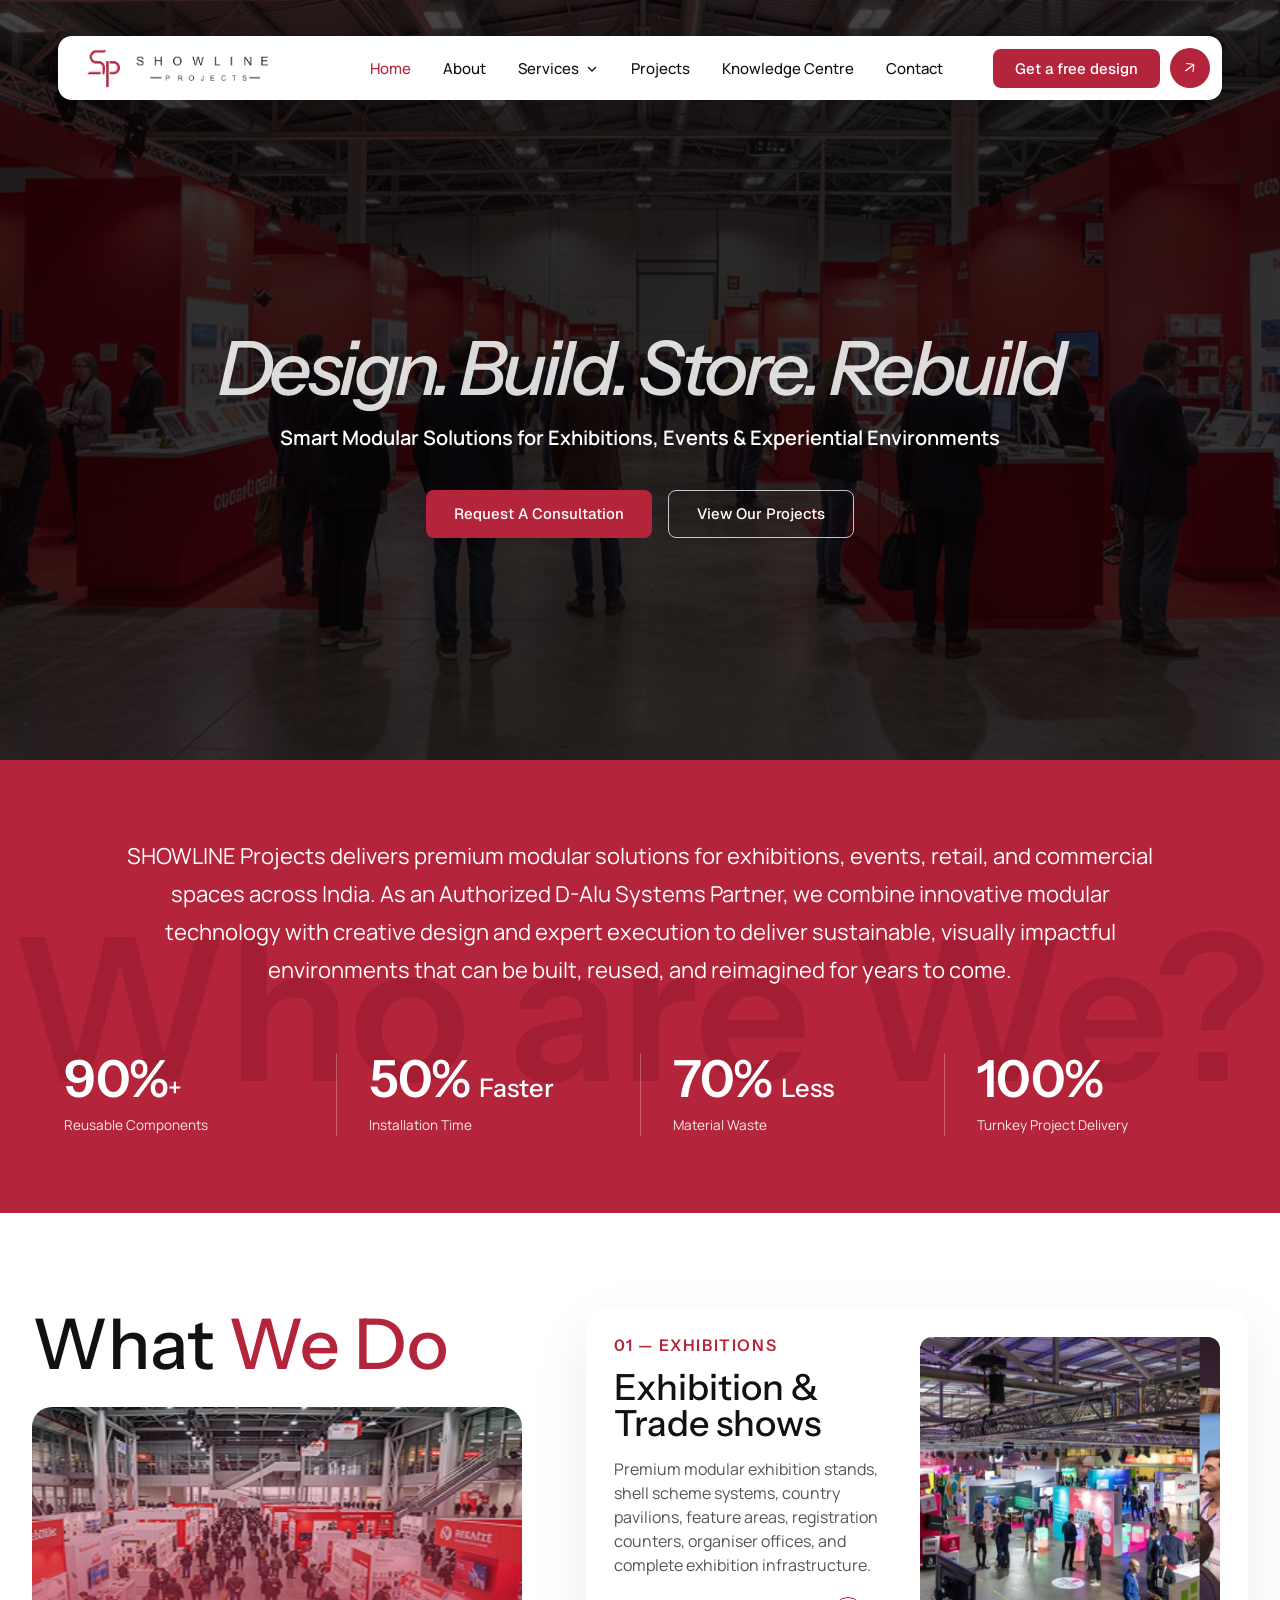
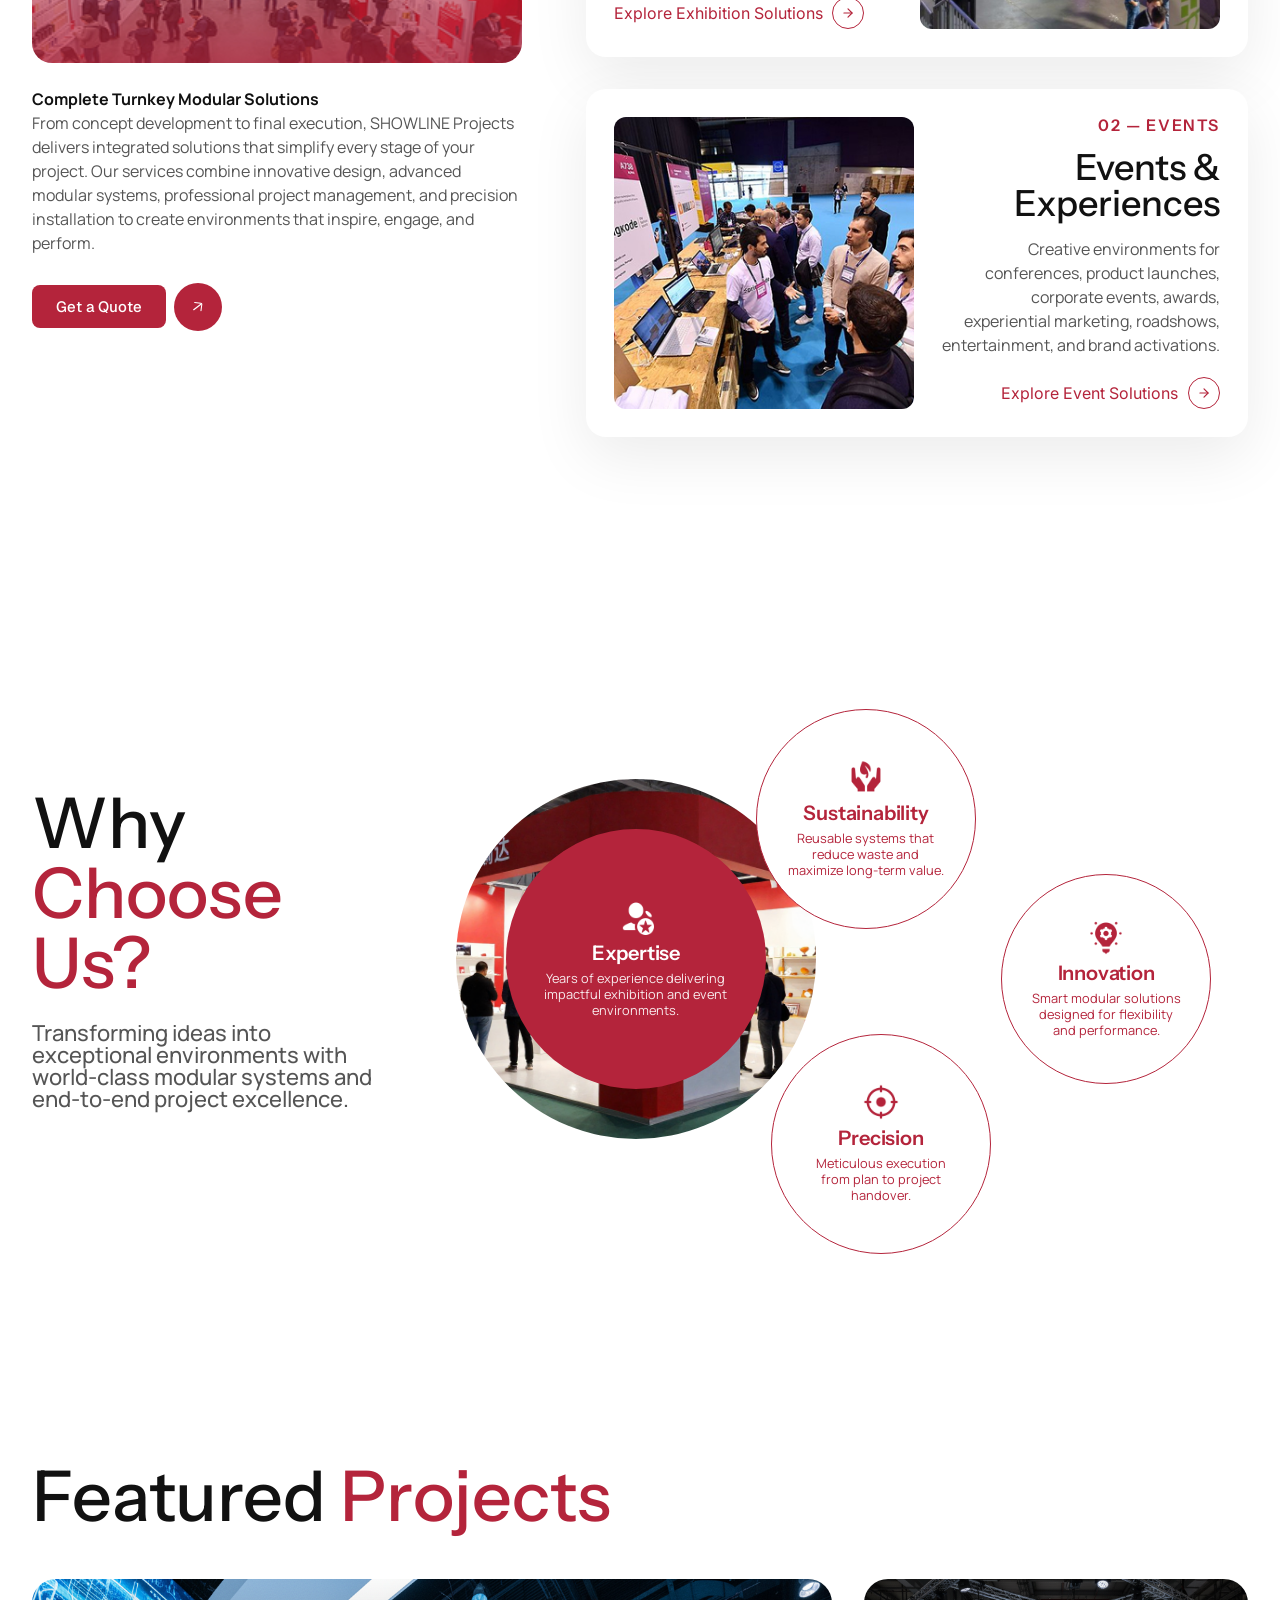
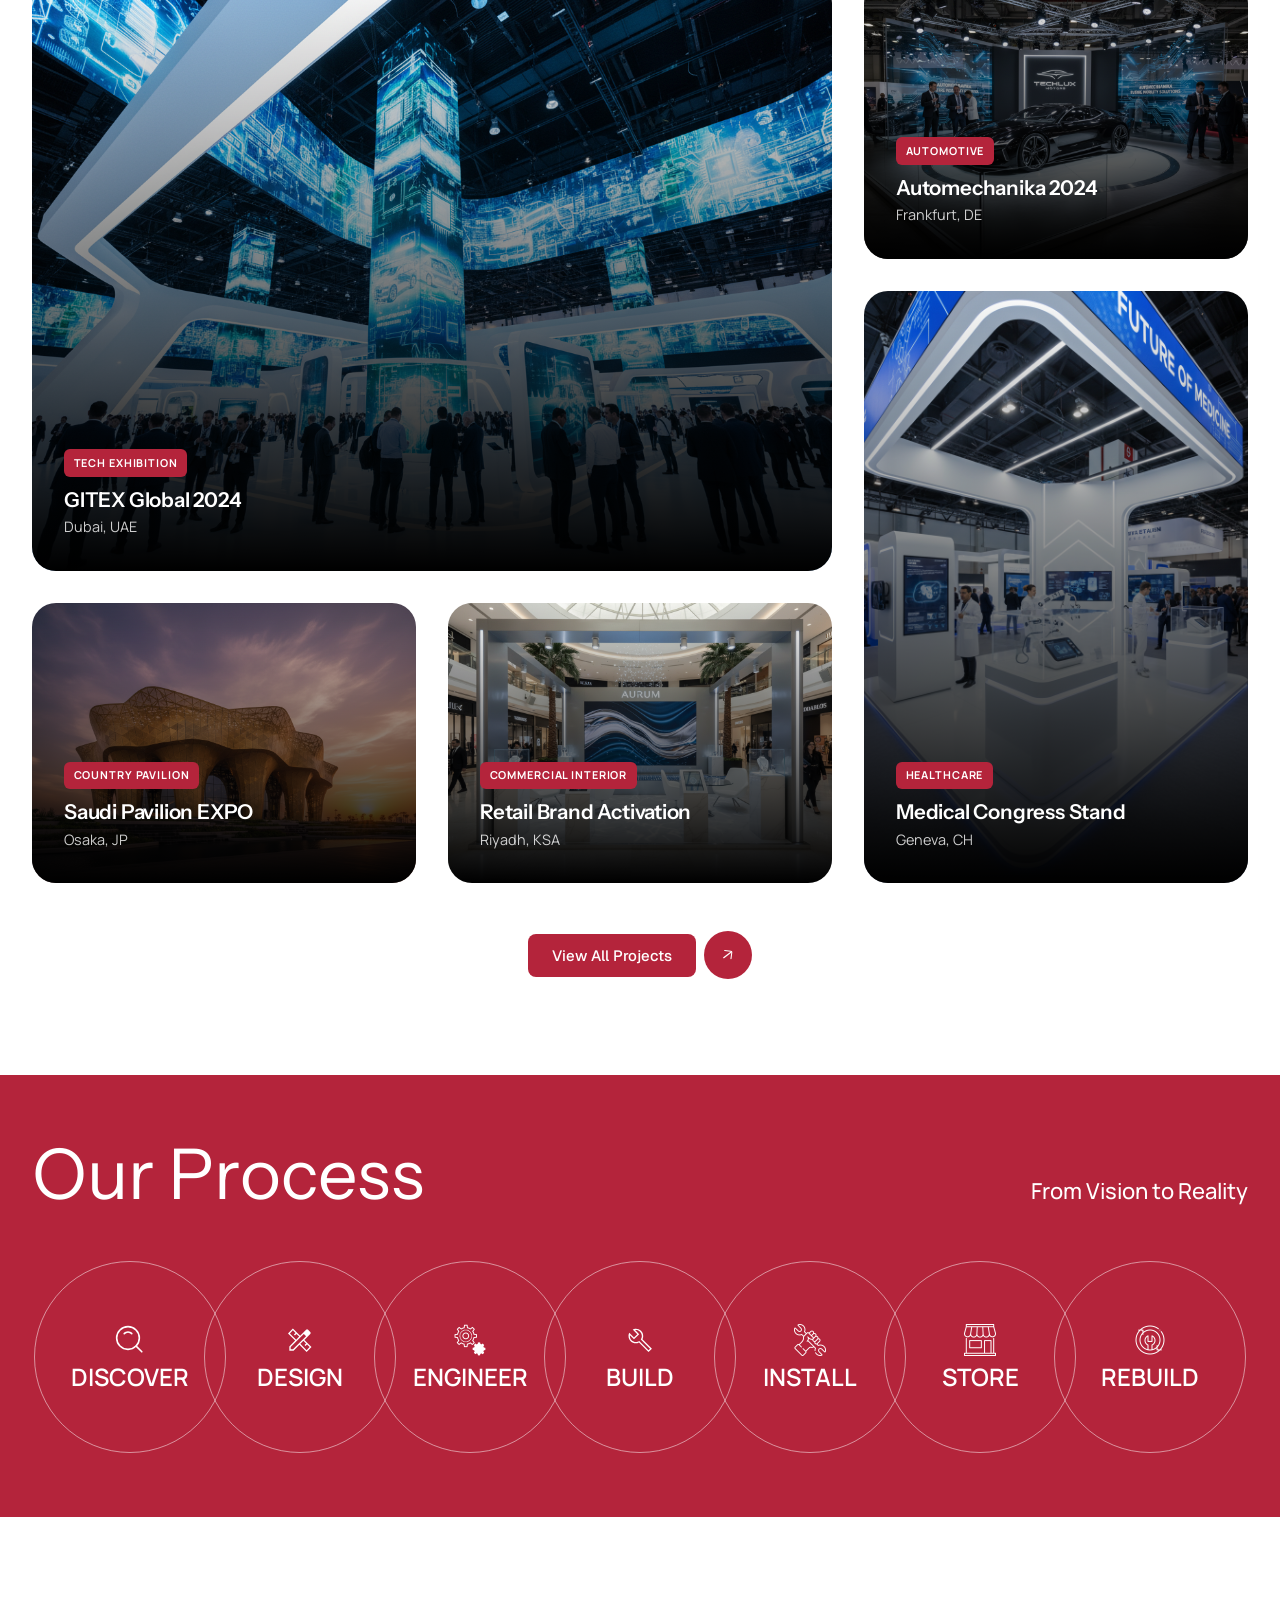
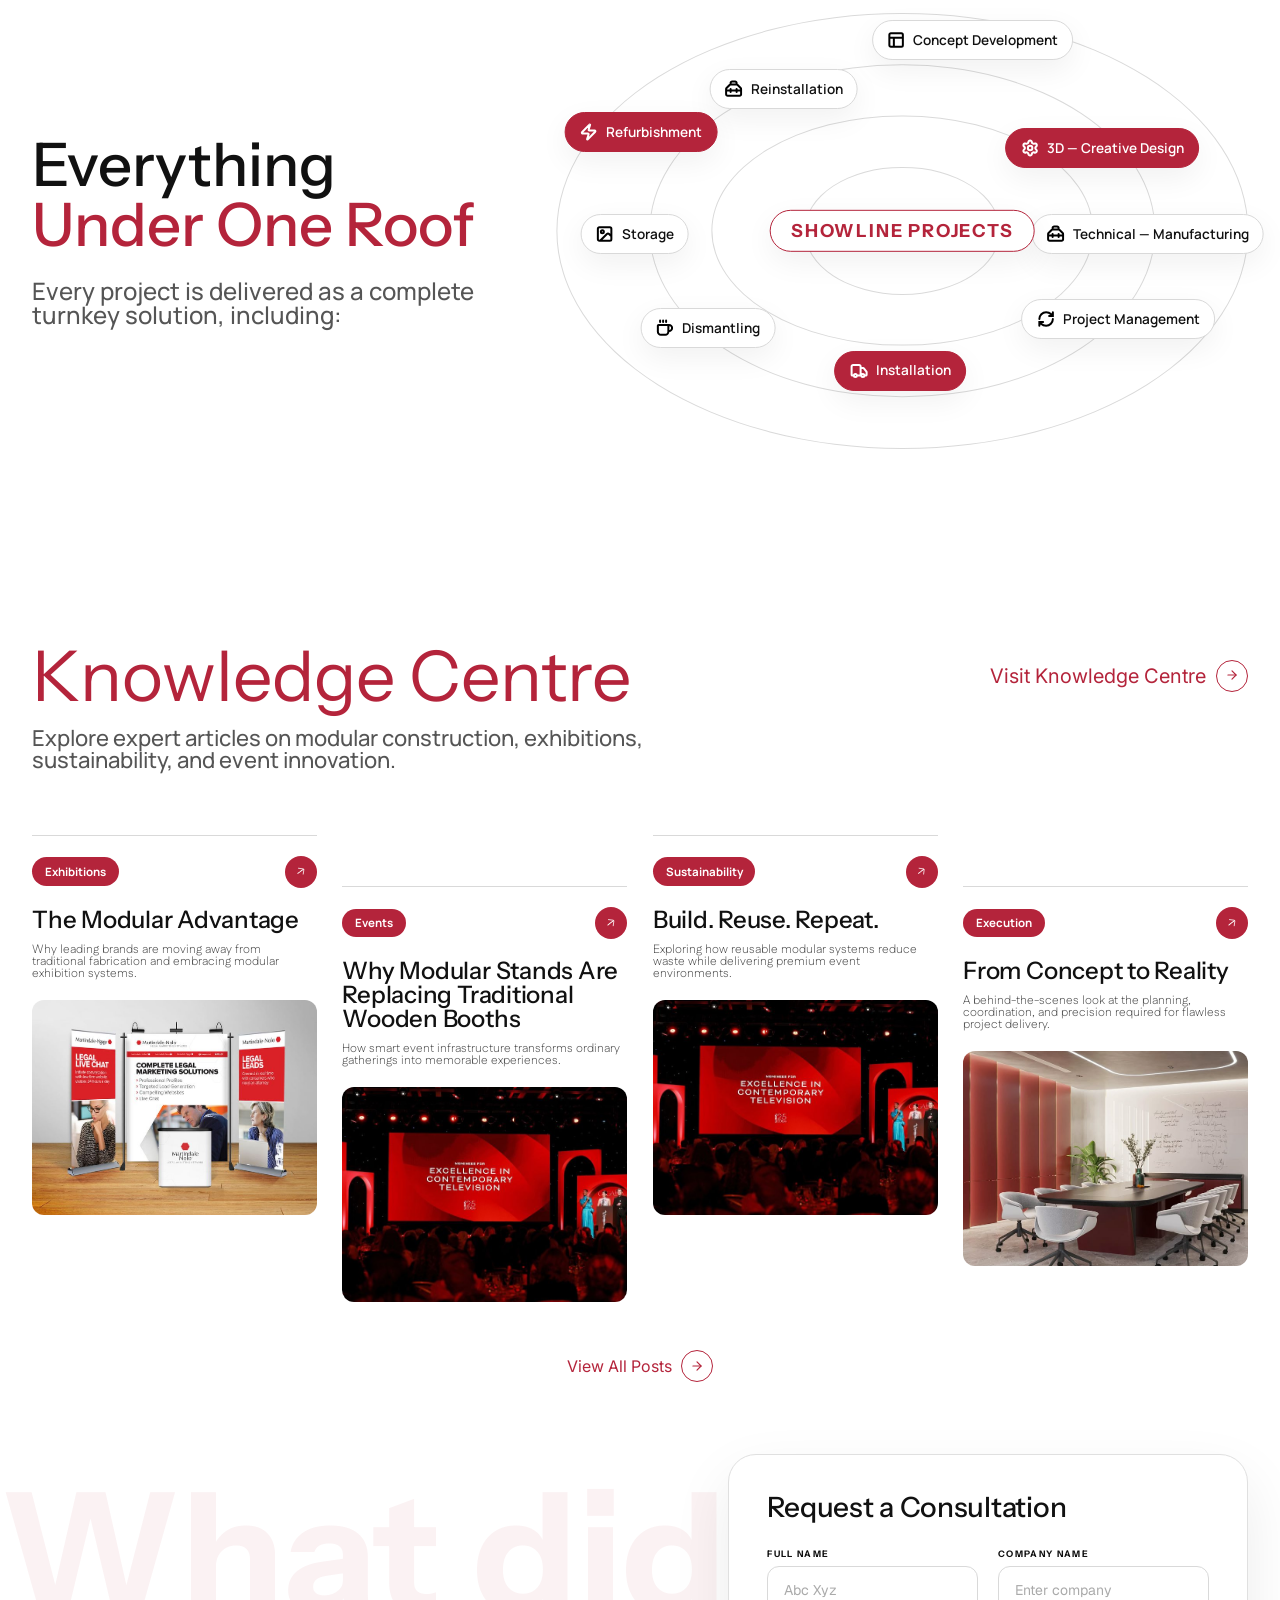
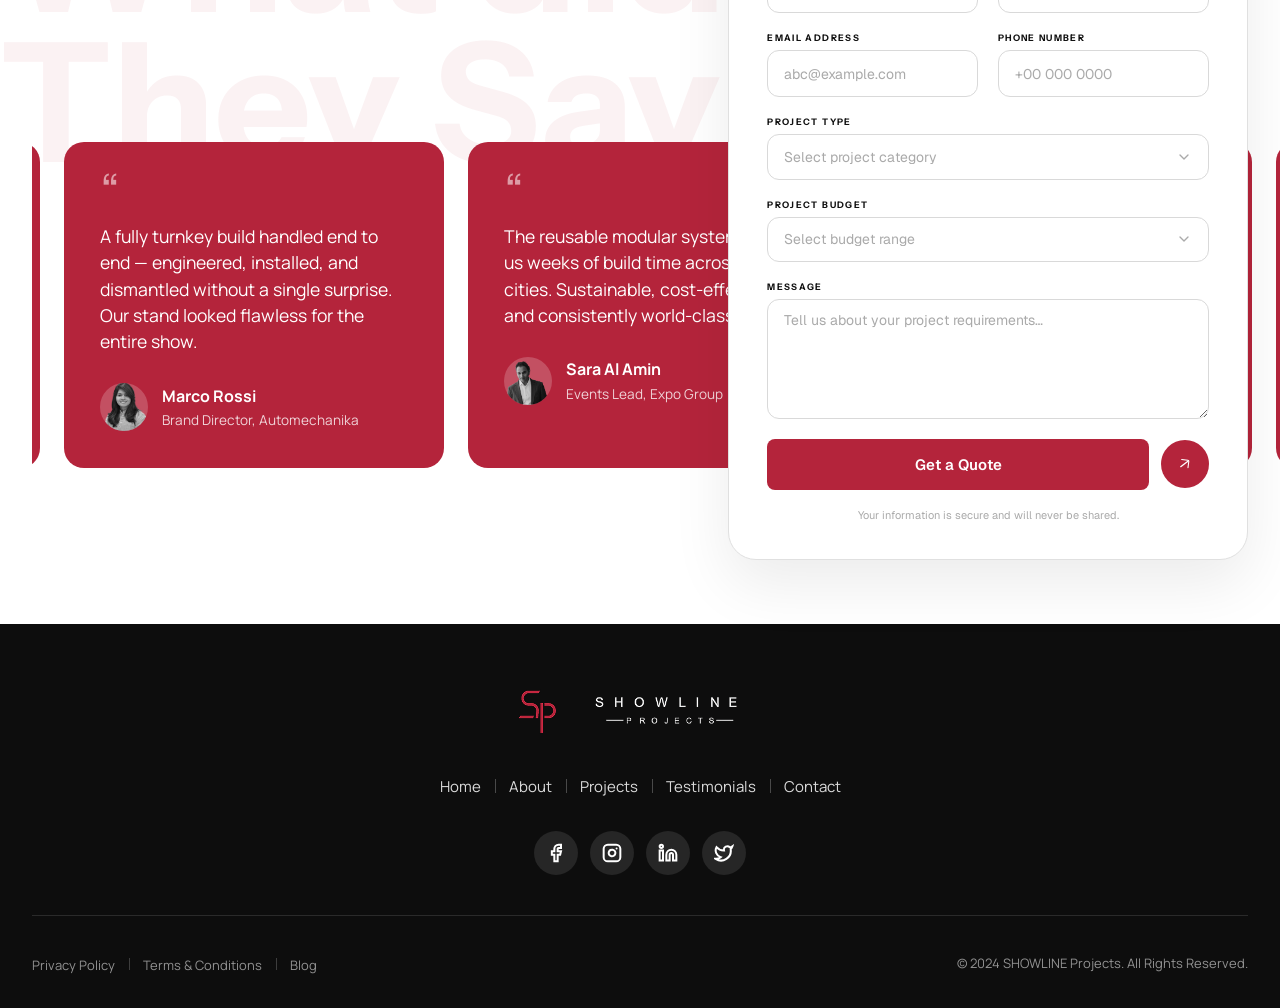
==== index.html @ bcde2b3b "Add transparent background utility and adjust testimonials section styles for improved layout" ====
<!DOCTYPE html>
<html lang="en">

<head>
    <meta charset="UTF-8">
    <meta name="viewport" content="width=device-width, initial-scale=1.0">
    <title>Showline Projects — Smart Modular Solutions for Exhibitions & Events</title>
    <meta name="description"
        content="SHOWLINE Projects delivers premium modular solutions for exhibitions, events, retail, and commercial spaces — designed, built, stored, and rebuilt with precision.">
    <meta name="keywords"
        content="modular solutions, exhibitions, events, retail spaces, commercial spaces, Showline Projects, event management, booth design">
    <meta name="author" content="Showline Projects">
    <meta property="og:title" content="Showline Projects — Smart Modular Solutions for Exhibitions & Events">
    <meta property="og:description"
        content="SHOWLINE Projects delivers premium modular solutions for exhibitions, events, retail, and commercial spaces.">
    <meta property="og:type" content="website">

    <!-- Favicon -->
    <link rel="icon" type="image/x-icon" href="favicon.ico">
    <link rel="icon" type="image/svg+xml" href="favicon.svg">

    <link rel="stylesheet" href="css/global.css">
    <link rel="stylesheet" href="css/home.css">
</head>

<body>

    <!-- ============================ HEADER ============================ -->
    <header class="site-header">
        <div class="site-header__inner">
            <a href="index.html" class="site-header__logo" aria-label="Showline Projects — home">
                <img src="images/logo/showline-navbar-logo.png" alt="Showline Projects" width="270" height="46">
            </a>

            <nav class="site-nav" id="site-nav" aria-label="Primary">
                <ul class="site-nav__list">
                    <li><a href="index.html" aria-current="page">Home</a></li>
                    <li><a href="about-us.html">About</a></li>
                    <li class="site-nav__item nav-dropdown">
                        <button type="button" class="site-nav__link nav-dropdown__toggle" aria-haspopup="true"
                            aria-expanded="false">
                            Services
                            <span aria-hidden="true"></span>
                        </button>
                        <ul class="nav-dropdown__menu">
                            <li><a href="exhibition.html">Exhibition &amp; Trade shows</a></li>
                            <li><a href="events.html">Events and Experiences</a></li>
                        </ul>
                    </li>
                    <li><a href="projects.html">Projects</a></li>
                    <li><a href="knowledge-center.html">Knowledge Centre</a></li>
                    <li><a href="contact-us.html">Contact</a></li>
                </ul>
            </nav>

            <div class="site-header__actions">
                <a href="#contact" class="btn btn-primary site-header__cta">
                    <span>Get a free design</span>
                    <span>Get a Quote</span>
                </a>
                <a href="#contact" class="btn-icon btn-icon--sm" aria-label="Get a free design">
                    <img src="images/icons/icon-arrow-navbar.svg" alt="" width="24" height="24">
                </a>
                <button class="nav-toggle" id="nav-toggle" aria-label="Toggle menu" aria-expanded="false"
                    aria-controls="site-nav">
                    <span></span><span></span><span></span>
                </button>
            </div>
        </div>
    </header>

    <main>

        <!-- ============================ HERO ============================ -->
        <section class="home-hero" aria-labelledby="hero-title">
            <img class="home-hero__bg" src="images/home/hero-bg-image.jpg" alt="" aria-hidden="true">
            <img class="home-hero__overlay" src="images/home/hero-section-overlay.png" alt="" aria-hidden="true">
            <div class="container home-hero__content">
                <h1 id="hero-title" class="home-hero__title">Design. Build. Store. Rebuild</h1>
                <p class="home-hero__subtitle">Smart Modular Solutions for Exhibitions, Events &amp; Experiential
                    Environments</p>
                <div class="home-hero__actions">
                    <a href="#contact" class="btn btn-primary">Request A Consultation</a>
                    <a href="#projects" class="btn btn-outline-light">View Our Projects</a>
                </div>
            </div>
        </section>

        <!-- ===================== INTRO + STATS ===================== -->
        <section class="home-intro red-block" aria-label="Company overview">
            <span aria-hidden="true">Who are We?</span>
            <div class="container">
                <p class="home-intro__lead">SHOWLINE Projects delivers premium modular solutions for exhibitions,
                    events, retail, and commercial spaces across India. As an Authorized D-Alu Systems Partner, we
                    combine innovative modular technology with creative design and expert execution to deliver
                    sustainable, visually impactful environments that can be built, reused, and reimagined for years
                    to come.</p>

                <ul class="stats">
                    <li class="stat">
                        <p class="stat__value">90%<span>+</span></p>
                        <p class="stat__label">Reusable Components</p>
                    </li>
                    <li class="stat">
                        <p class="stat__value">50% <span>Faster</span></p>
                        <p class="stat__label">Installation Time</p>
                    </li>
                    <li class="stat">
                        <p class="stat__value">70% <span>Less</span></p>
                        <p class="stat__label">Material Waste</p>
                    </li>
                    <li class="stat">
                        <p class="stat__value">100%</p>
                        <p class="stat__label">Turnkey Project Delivery</p>
                    </li>
                </ul>
            </div>
        </section>

        <!-- ===================== WHAT WE DO ===================== -->
        <section class="services section" aria-labelledby="services-title">
            <div class="container services__grid">
                <div class="services__intro">
                    <h2 id="services-title" class="services__title">What <span>We Do</span></h2>
                    <img class="services__image" src="images/home/what-we-do.jpg"
                        alt="Busy modular exhibition hall built by Showline Projects." loading="lazy">
                    <p class="services__text"><strong>Complete Turnkey Modular Solutions</strong><br>
                        From concept development to final execution, SHOWLINE Projects delivers integrated solutions
                        that simplify every stage of your project. Our services combine innovative design, advanced
                        modular systems, professional project management, and precision installation to create
                        environments that inspire, engage, and perform.</p>
                    <div class="btn-pair">
                        <a href="#contact" class="btn btn-primary">Get a Quote</a>
                        <a href="#contact" class="btn-icon" aria-label="Get a Quote">
                            <img src="images/icons/icon-arrow-navbar.svg" alt="" width="24" height="24">
                        </a>
                    </div>
                </div>

                <div class="services__cards">
                    <article class="service-card">
                        <div class="service-card__body">
                            <p class="service-card__eyebrow">01 — Exhibitions</p>
                            <h3 class="service-card__title">Exhibition &amp; Trade shows</h3>
                            <p class="service-card__desc">Premium modular exhibition stands, shell scheme systems,
                                country pavilions, feature areas, registration counters, organiser offices, and
                                complete exhibition infrastructure.</p>
                            <a class="link-cta" href="exhibition.html">Explore Exhibition Solutions
                                <span aria-hidden="true"></span></a>
                        </div>
                        <img class="service-card__image" src="images/home/01-exibition.jpg"
                            alt="Exhibition and trade show stands." loading="lazy">
                    </article>

                    <article class="service-card service-card--reverse">
                        <img class="service-card__image" src="images/home/02-event.jpg"
                            alt="Corporate event and experiential environment." loading="lazy">
                        <div class="service-card__body">
                            <p class="service-card__eyebrow service-card__eyebrow--right">02 — Events</p>
                            <h3 class="service-card__title">Events &amp; Experiences</h3>
                            <p class="service-card__desc">Creative environments for conferences, product launches,
                                corporate events, awards, experiential marketing, roadshows, entertainment, and
                                brand activations.</p>
                            <a class="link-cta link-cta--right" href="events.html">Explore Event Solutions
                                <span aria-hidden="true"></span></a>
                        </div>
                    </article>
                </div>
            </div>
        </section>

        <!-- ===================== WHY CHOOSE US ===================== -->
        <section class="why section" aria-labelledby="why-title">
            <div class="container why__inner">
                <div class="why__intro">
                    <h2 id="why-title" class="why__title">Why <span>Choose<br>Us?</span></h2>
                    <p class="why__text">Transforming ideas into exceptional environments with world-class modular
                        systems and end-to-end project excellence.</p>
                </div>

                <div class="why__cluster">
                    <span aria-hidden="true"></span>

                    <article class="why-circle why-circle--center">
                        <div class="why-circle__inner">
                            <img class="why-circle__icon" src="images/icons/icon-home-expertise.svg" alt="" width="40"
                                height="40">
                            <h3 class="why-circle__name">Expertise</h3>
                            <p class="why-circle__desc">Years of experience delivering impactful exhibition and event
                                environments.</p>
                        </div>
                    </article>

                    <article class="why-circle why-circle--sustainability">
                        <div class="why-circle__inner">
                            <img class="why-circle__icon" src="images/icons/icon-home-Sustainability.svg" alt=""
                                width="40" height="40">
                            <h3 class="why-circle__name">Sustainability</h3>
                            <p class="why-circle__desc">Reusable systems that reduce waste and maximize long-term
                                value.</p>
                        </div>
                    </article>

                    <article class="why-circle why-circle--innovation">
                        <div class="why-circle__inner">
                            <img class="why-circle__icon" src="images/icons/Icon-Home-Automation.svg" alt="" width="40"
                                height="40">
                            <h3 class="why-circle__name">Innovation</h3>
                            <p class="why-circle__desc">Smart modular solutions designed for flexibility and
                                performance.</p>
                        </div>
                    </article>

                    <article class="why-circle why-circle--precision">
                        <div class="why-circle__inner">
                            <img class="why-circle__icon" src="images/icons/Icon-Home-Presicion.svg" alt="" width="40"
                                height="40">
                            <h3 class="why-circle__name">Precision</h3>
                            <p class="why-circle__desc">Meticulous execution from plan to project handover.</p>
                        </div>
                    </article>
                </div>
            </div>
        </section>

        <!-- ===================== FEATURED PROJECTS ===================== -->
        <section class="projects section" id="projects" aria-labelledby="projects-title">
            <div class="container">
                <h2 id="projects-title" class="projects__title">Featured <span>Projects</span></h2>

                <div class="projects__grid">
                    <article class="project-card project-card--gitex">
                        <img class="project-card__img" src="images/home/gitex.png"
                            alt="GITEX Global 2024 exhibition stand in Dubai." loading="lazy">
                        <div class="project-card__overlay">
                            <span>Tech Exhibition</span>
                            <h3 class="project-card__name">GITEX Global 2024</h3>
                            <p class="project-card__loc">Dubai, UAE</p>
                        </div>
                    </article>

                    <article class="project-card project-card--auto">
                        <img class="project-card__img" src="images/home/Automechanika.png"
                            alt="Automechanika 2024 automotive stand in Frankfurt." loading="lazy">
                        <div class="project-card__overlay">
                            <span>Automotive</span>
                            <h3 class="project-card__name">Automechanika 2024</h3>
                            <p class="project-card__loc">Frankfurt, DE</p>
                        </div>
                    </article>

                    <article class="project-card project-card--medical">
                        <img class="project-card__img" src="images/home/Medical-Congress-Stand.png"
                            alt="Medical Congress Stand in Geneva." loading="lazy">
                        <div class="project-card__overlay">
                            <span>Healthcare</span>
                            <h3 class="project-card__name">Medical Congress Stand</h3>
                            <p class="project-card__loc">Geneva, CH</p>
                        </div>
                    </article>

                    <article class="project-card project-card--saudi">
                        <img class="project-card__img" src="images/home/Saudi-Pavilion-EXPO.png"
                            alt="Saudi Pavilion at EXPO in Osaka." loading="lazy">
                        <div class="project-card__overlay">
                            <span>Country Pavilion</span>
                            <h3 class="project-card__name">Saudi Pavilion EXPO</h3>
                            <p class="project-card__loc">Osaka, JP</p>
                        </div>
                    </article>

                    <article class="project-card project-card--retail">
                        <img class="project-card__img" src="images/home/Retail-Brand-Activation.png"
                            alt="Retail brand activation in Riyadh." loading="lazy">
                        <div class="project-card__overlay">
                            <span>Commercial Interior</span>
                            <h3 class="project-card__name">Retail Brand Activation</h3>
                            <p class="project-card__loc">Riyadh, KSA</p>
                        </div>
                    </article>
                </div>

                <a href="projects.html" class="projects__cta btn-pair" style="text-decoration: none;">
                    <span>View All Projects</span>
                    <span aria-hidden="true">
                        <img src="images/icons/icon-arrow-navbar.svg" alt="" width="24" height="24">
                    </span>
                </a>
            </div>
        </section>

        <!-- ===================== OUR PROCESS ===================== -->
        <section class="process red-block" aria-labelledby="process-title">
            <div class="container">
                <div class="process__head">
                    <h2 id="process-title" class="process__title">Our Process</h2>
                    <p class="process__tag">From Vision to Reality</p>
                </div>

                <ol class="process__steps">
                    <li class="process-step">
                        <img class="process-step__icon" src="images/icons/icon-discover-search.svg" alt="" width="32"
                            height="32">
                        <span>Discover</span>
                    </li>
                    <li class="process-step">
                        <img class="process-step__icon" src="images/icons/icon-design.svg" alt="" width="32"
                            height="32">
                        <span>Design</span>
                    </li>
                    <li class="process-step">
                        <img class="process-step__icon" src="images/icons/icon-engineer.svg" alt="" width="32"
                            height="32">
                        <span>Engineer</span>
                    </li>
                    <li class="process-step">
                        <img class="process-step__icon" src="images/icons/icon-build.svg" alt="" width="32" height="32">
                        <span>Build</span>
                    </li>
                    <li class="process-step">
                        <img class="process-step__icon" src="images/icons/icon-install.svg" alt="" width="32"
                            height="32">
                        <span>Install</span>
                    </li>
                    <li class="process-step">
                        <img class="process-step__icon" src="images/icons/icon-store.svg" alt="" width="32" height="32">
                        <span>Store</span>
                    </li>
                    <li class="process-step">
                        <img class="process-step__icon" src="images/icons/icon-rebuild.svg" alt="" width="32"
                            height="32">
                        <span>Rebuild</span>
                    </li>
                </ol>
            </div>
        </section>

        <!-- ===================== EVERYTHING UNDER ONE ROOF ===================== -->
        <section class="oneroof section" aria-labelledby="oneroof-title">
            <div class="container oneroof__inner">
                <div class="oneroof__intro">
                    <h2 id="oneroof-title" class="oneroof__title">Everything <span>Under One
                            Roof</span></h2>
                    <p class="oneroof__text">Every project is delivered as a complete turnkey solution, including:</p>
                </div>

                <div class="oneroof__diagram" role="list" aria-label="Turnkey services">
                    <span aria-hidden="true"></span>
                    <span aria-hidden="true"></span>
                    <span aria-hidden="true"></span>
                    <span aria-hidden="true"></span>

                    <span role="listitem">SHOWLINE PROJECTS</span>

                    <span role="listitem">
                        <img src="images/icons/icon-Concept%20Development.svg" alt="" width="18" height="18">Concept
                        Development</span>
                    <span role="listitem">
                        <img src="images/icons/icon-Reinstallation.svg" alt="" width="18"
                            height="18">Reinstallation</span>
                    <span role="listitem">
                        <img src="images/icons/icon-Refurbishment.svg" alt="" width="18"
                            height="18">Refurbishment</span>
                    <span role="listitem">
                        <img src="images/icons/icon-3D%20-Creative%20Design.svg" alt="" width="18" height="18">3D —
                        Creative
                        Design</span>
                    <span role="listitem">
                        <img src="images/icons/icon-Storage.svg" alt="" width="18" height="18">Storage</span>
                    <span role="listitem">
                        <img src="images/icons/icon-Technical%20-%20Manufacturing.svg" alt="" width="18"
                            height="18">Technical —
                        Manufacturing</span>
                    <span role="listitem">
                        <img src="images/icons/icon-Dismantling.svg" alt="" width="18" height="18">Dismantling</span>
                    <span role="listitem">
                        <img src="images/icons/icon-Project%20Management.svg" alt="" width="18" height="18">Project
                        Management</span>
                    <span role="listitem">
                        <img src="images/icons/icon-Installation.svg" alt="" width="18" height="18">Installation</span>
                </div>
            </div>
        </section>

        <!-- ===================== KNOWLEDGE CENTRE ===================== -->
        <section class="knowledge section" id="knowledge" aria-labelledby="knowledge-title">
            <div class="container">
                <div class="knowledge__head">
                    <h2 id="knowledge-title" class="knowledge__title">Knowledge Centre</h2>
                    <a class="link-cta" href="knowledge-center.html">Visit Knowledge Centre
                        <span aria-hidden="true"></span></a>
                </div>
                <p class="knowledge__intro">Explore expert articles on modular construction, exhibitions,
                    sustainability, and event innovation.</p>

                <div class="knowledge__grid">
                    <a href="blog-detail.html" class="blog-card">
                        <div class="blog-card__head">
                            <span>Exhibitions</span>
                            <span aria-hidden="true">
                                <img src="images/icons/icon-arrow-navbar.svg" alt="" width="20" height="20"></span>
                        </div>
                        <h3 class="blog-card__title">The Modular Advantage</h3>
                        <p class="blog-card__excerpt">Why leading brands are moving away from traditional fabrication
                            and embracing modular exhibition systems.</p>
                        <img class="blog-card__img" src="images/home/modular-advantage.png"
                            alt="Modular exhibition display banners." loading="lazy">
                    </a>

                    <a href="blog-detail.html" class="blog-card blog-card--low">
                        <div class="blog-card__head">
                            <span>Events</span>
                            <span aria-hidden="true">
                                <img src="images/icons/icon-arrow-navbar.svg" alt="" width="20" height="20"></span>
                        </div>
                        <h3 class="blog-card__title">Why Modular Stands Are Replacing Traditional Wooden Booths</h3>
                        <p class="blog-card__excerpt">How smart event infrastructure transforms ordinary gatherings
                            into memorable experiences.</p>
                        <img class="blog-card__img"
                            src="images/home/Why-Modular-Stands-Are-Replacing-Traditional-Wooden-Booths.png"
                            alt="Contemporary event stage environment." loading="lazy">
                    </a>

                    <a href="blog-detail.html" class="blog-card">
                        <div class="blog-card__head">
                            <span>Sustainability</span>
                            <span aria-hidden="true">
                                <img src="images/icons/icon-arrow-navbar.svg" alt="" width="20" height="20"></span>
                        </div>
                        <h3 class="blog-card__title">Build. Reuse. Repeat.</h3>
                        <p class="blog-card__excerpt">Exploring how reusable modular systems reduce waste while
                            delivering premium event environments.</p>
                        <img class="blog-card__img"
                            src="images/home/Why-Modular-Stands-Are-Replacing-Traditional-Wooden-Booths.png"
                            alt="Reusable modular event set." loading="lazy">
                    </a>

                    <a href="blog-detail.html" class="blog-card blog-card--low">
                        <div class="blog-card__head">
                            <span>Execution</span>
                            <span aria-hidden="true">
                                <img src="images/icons/icon-arrow-navbar.svg" alt="" width="20" height="20"></span>
                        </div>
                        <h3 class="blog-card__title">From Concept to Reality</h3>
                        <p class="blog-card__excerpt">A behind-the-scenes look at the planning, coordination, and
                            precision required for flawless project delivery.</p>
                        <img class="blog-card__img" src="images/home/From-Concept-to-Reality.png"
                            alt="Boardroom prepared for a project handover." loading="lazy">
                    </a>
                </div>

                <div class="knowledge__foot hide-desktop">
                    <a class="link-cta" href="knowledge-center.html">View All Posts
                        <span aria-hidden="true"></span></a>
                </div>
            </div>
        </section>

        <!-- ===================== TESTIMONIALS + CONTACT ===================== -->
        <section class="testimonials bg-transparent" id="testimonials" aria-labelledby="testimonials-title">
            <span aria-hidden="true">What did<br>They Say</span>
            <div class="container--testimonial">
                <h2 id="testimonials-title" class="sr-only">What clients say about Showline Projects</h2>

                <div class="testimonials__viewport bg-transparent">
                    <ul class="testimonials__track" id="testimonials-track">
                        <li class="testimonial">
                            <span aria-hidden="true">&ldquo;</span>
                            <p class="testimonial__quote">SHOWLINE delivered our 800sqm pavilion at GITEX with
                                extraordinary precision. Every detail exceeded expectations — from design to
                                delivery.</p>
                            <div class="testimonial__person">
                                <img class="testimonial__avatar" src="images/team-members/2.png" alt="" loading="lazy">
                                <div>
                                    <p class="testimonial__name">ABC</p>
                                    <p class="testimonial__role">Head of Exhibitions, GITEX Technology</p>
                                </div>
                            </div>
                        </li>
                        <li class="testimonial">
                            <span aria-hidden="true">&ldquo;</span>
                            <p class="testimonial__quote">A fully turnkey build handled end to end — engineered,
                                installed, and dismantled without a single surprise. Our stand looked flawless for
                                the entire show.</p>
                            <div class="testimonial__person">
                                <img class="testimonial__avatar" src="images/team-members/1.png" alt="" loading="lazy">
                                <div>
                                    <p class="testimonial__name">Marco Rossi</p>
                                    <p class="testimonial__role">Brand Director, Automechanika</p>
                                </div>
                            </div>
                        </li>
                        <li class="testimonial">
                            <span aria-hidden="true">&ldquo;</span>
                            <p class="testimonial__quote">The reusable modular system saved us weeks of build time
                                across three cities. Sustainable, cost-effective, and consistently world-class.</p>
                            <div class="testimonial__person">
                                <img class="testimonial__avatar" src="images/team-members/2.png" alt="" loading="lazy">
                                <div>
                                    <p class="testimonial__name">Sara Al Amin</p>
                                    <p class="testimonial__role">Events Lead, Expo Group</p>
                                </div>
                            </div>
                        </li>
                    </ul>
                </div>

                <div class="testimonials__dots" role="tablist" aria-label="Choose testimonial"></div>
            </div>
        </section>

        <!-- ===================== CONSULTATION FORM ===================== -->
        <section class="contact bg-transparent" id="contact" aria-labelledby="contact-title">
            <div class="container bg-transparent">
                <form class="contact-form" id="contact-form" novalidate>
                    <h2 id="contact-title" class="contact-form__title">Request a Consultation</h2>

                    <div class="contact-form__row">
                        <div class="form-field">
                            <label for="full-name">Full Name</label>
                            <input type="text" id="full-name" name="full-name" placeholder="Abc Xyz" required>
                        </div>
                        <div class="form-field">
                            <label for="company">Company Name</label>
                            <input type="text" id="company" name="company" placeholder="Enter company">
                        </div>
                    </div>

                    <div class="contact-form__row">
                        <div class="form-field">
                            <label for="email">Email Address</label>
                            <input type="email" id="email" name="email" placeholder="abc@example.com" required>
                        </div>
                        <div class="form-field">
                            <label for="phone">Phone Number</label>
                            <input type="tel" id="phone" name="phone" placeholder="+00 000 0000">
                        </div>
                    </div>

                    <div class="form-field">
                        <label for="project-type">Project Type</label>
                        <select id="project-type" name="project-type">
                            <option value="" disabled selected>Select project category</option>
                            <option>Exhibition Stand</option>
                            <option>Corporate Event</option>
                            <option>Retail Environment</option>
                            <option>Product Launch</option>
                        </select>
                    </div>

                    <div class="form-field">
                        <label for="budget">Project Budget</label>
                        <select id="budget" name="budget">
                            <option value="" disabled selected>Select budget range</option>
                            <option>Under $10k</option>
                            <option>$10k – $50k</option>
                            <option>$50k – $100k</option>
                            <option>$100k+</option>
                        </select>
                    </div>

                    <div class="form-field">
                        <label for="message">Message</label>
                        <textarea id="message" name="message" rows="4"
                            placeholder="Tell us about your project requirements…"></textarea>
                    </div>

                    <div class="contact-form__actions">
                        <button type="submit" class="btn btn-primary btn-block">Get a Quote</button>
                        <span aria-hidden="true">
                            <img src="images/icons/icon-arrow-navbar.svg" alt="" width="24" height="24">
                        </span>
                    </div>

                    <p class="contact-form__note">Your information is secure and will never be shared.</p>

                    <p class="contact-form__status" id="form-status" role="status" hidden>
                        Thank you — your request has been received. We'll be in touch shortly.
                    </p>
                </form>
            </div>
        </section>

    </main>

    <!-- ============================ FOOTER ============================ -->
    <footer class="site-footer">
        <div class="container site-footer__inner">
            <a href="index.html" class="site-footer__logo" aria-label="Showline Projects — home">
                <img src="images/logo/showline-logo-symbol.png" alt="" width="40" height="46">
                <img src="images/logo/showline-logo-text-white.png" alt="Showline Projects" width="172" height="34">
            </a>

            <nav class="site-footer__nav" aria-label="Footer">
                <ul>
                    <li><a href="index.html">Home</a></li>
                    <li><a href="about-us.html">About</a></li>
                    <li><a href="projects.html">Projects</a></li>
                    <li><a href="testimonials.html">Testimonials</a></li>
                    <li><a href="contact-us.html">Contact</a></li>
                </ul>
            </nav>

            <ul class="site-footer__social">
                <li><a href="#" aria-label="Facebook"><img src="images/icons/icon-social-facebook.svg" alt="" width="44"
                            height="44"></a></li>
                <li><a href="#" aria-label="Instagram"><img src="images/icons/icon-social-instagram.svg" alt=""
                            width="44" height="44"></a></li>
                <li><a href="#" aria-label="LinkedIn"><img src="images/icons/icon-social-linkedin.svg" alt="" width="44"
                            height="44"></a></li>
                <li><a href="#" aria-label="Twitter"><img src="images/icons/icon-social-twitter.svg" alt="" width="44"
                            height="44"></a></li>
            </ul>

            <hr class="site-footer__rule">

            <div class="site-footer__bottom">
                <ul class="site-footer__legal">
                    <li><a href="privacy-policy.html">Privacy Policy</a></li>
                    <li><a href="terms-conditions.html">Terms &amp; Conditions</a></li>
                    <li><a href="knowledge-center.html">Blog</a></li>
                </ul>
                <p class="site-footer__copy">© 2024 SHOWLINE Projects. All Rights Reserved.</p>
            </div>
        </div>
    </footer>

    <script src="js/navbar.js"></script>
    <script src="js/quotation-form.js"></script>
    <script src="js/testimonials.js"></script>
</body>

</html>
---- css/global.css ----
/* ============================================================
   global.css — shared foundation imported on every page
   (paths are relative to this file, inside /css)
   Page-level stylesheets stay separate and load after this.
   ============================================================ */
@import "common/reset.css";
@import "common/variables.css";
@import "common/typography.css";
@import "common/utilities.css";
@import "common/buttons.css";
@import "lib/aos.css";
@import "common/forms.css";
@import "common/header.css";
@import "common/footer.css";
---- css/home.css ----
/* ============================================================
   home.css — home page sections only
   (header / footer / buttons / forms / utilities live in global.css)
   ============================================================ */

/* ============================ HERO ============================ */
.home-hero {
    position: relative;
    display: flex;
    align-items: center;
    justify-content: center;
    text-align: center;
    min-height: 760px;
    padding: clamp(9rem, 20vh, 12rem) 0 clamp(4rem, 8vh, 6.5rem);
    overflow: hidden;
    color: var(--color-white);
}

.home-hero__bg,
.home-hero__overlay {
    position: absolute;
    inset: 0;
    width: 100%;
    height: 100%;
    object-fit: cover;
}

.home-hero__bg {
    z-index: 0;
}

.home-hero__overlay {
    z-index: 1;
}

.home-hero::after {
    content: "";
    position: absolute;
    inset: 0;
    background: linear-gradient(rgba(10, 4, 6, 0.35), rgba(10, 4, 6, 0.55));
    z-index: 1;
}

.home-hero__content {
    position: relative;
    z-index: 2;
    max-width: 1140px;
}

.home-hero__title {
    color: rgba(255, 255, 255, 0.85);   /* #FFFFFFD9 */
    font-family: var(--font-heading);   /* Instrument Sans */
    font-style: italic;
    font-weight: 500;
    /* 75px on desktop, kept to a single line; scales down only below ~1103px */
    font-size: min(75px, 6.8vw);
    line-height: 1;
    letter-spacing: -0.06em;
    white-space: nowrap;
    margin-bottom: 1rem;
}

.home-hero__subtitle {
    color: var(--color-white);
    font-family: var(--font-body);      /* Manrope */
    font-weight: 600;
    font-size: 20px;
    line-height: 1.6;
    letter-spacing: 0;
    margin-bottom: 2.25rem;
}

.home-hero__actions {
    display: flex;
    flex-wrap: wrap;
    justify-content: center;
    gap: 1rem;
}

.home-hero__actions .btn {
    padding-inline: 1.75rem;
    min-height: 3rem;
}

/* Transparent white-outline pill (on imagery) */
.btn-outline-light {
    background-color: transparent;
    color: var(--color-white);
    border: 1px solid rgba(255, 255, 255, 0.75);
}

.btn-outline-light:hover {
    background-color: rgba(255, 255, 255, 0.14);
}

/* ===================== INTRO + STATS ===================== */
.home-intro {
    padding-block: clamp(3rem, 6vw, 5rem);
}

.home-intro > span {
    position: absolute;
    left: 50%;
    top: 55%;
    transform: translate(-50%, -50%);
    font-family: var(--font-heading);   /* Instrument Sans */
    font-weight: 600;
    font-size: 200px;
    line-height: 1;
    letter-spacing: 0;
    text-align: center;
    color: #A41E33;
    mix-blend-mode: darken;   /* Figma fill is #A41E33; blended so it reads as a soft tint */
    white-space: nowrap;
    pointer-events: none;
    z-index: 0;
}

.home-intro__lead {
    max-width: 1040px;
    margin-inline: auto;
    text-align: center;
    color: var(--color-white);
    font-family: var(--font-body);      /* Manrope */
    font-weight: 400;
    font-size: 22px;
    line-height: 38px;
    letter-spacing: 0;
}

.stats {
    display: grid;
    grid-template-columns: repeat(4, 1fr);
    margin-top: clamp(2.5rem, 5vw, 4rem);
}

.stat {
    padding-inline: clamp(1rem, 2.5vw, 2.5rem);
}

.stat + .stat {
    border-left: 1px solid rgba(255, 255, 255, 0.28);
}

.stat__value {
    color: var(--color-white);
    font-family: var(--font-heading);
    font-weight: 600;
    font-size: clamp(2.5rem, 4vw, 4rem);
    line-height: 1;
    letter-spacing: -0.02em;
    margin-bottom: 0.6rem;
}

.stat__value > span {
    font-weight: 500;
    font-size: 0.5em;
    letter-spacing: 0;
}

.stat__label {
    color: rgba(255, 255, 255, 0.9);
    font-family: var(--font-body);
    font-size: clamp(0.85rem, 1vw, 1.05rem);
}

/* ===================== WHAT WE DO ===================== */
.services__grid {
    display: grid;
    grid-template-columns: minmax(0, 0.85fr) minmax(0, 1.15fr);
    gap: clamp(2rem, 5vw, 4.5rem);
    align-items: start;
}

.services__title {
    font-family: var(--font-heading);
    font-weight: 500;
    font-size: 70px;
    line-height: 1;
    letter-spacing: 0;
    margin-bottom: 1.75rem;
}

.services__image {
    width: 100%;
    height: clamp(200px, 20vw, 260px);
    object-fit: cover;
    border-radius: var(--radius-lg);
    margin-bottom: 1.5rem;
}

.services__text {
    color: var(--color-body);
    font-family: var(--font-body);
    font-weight: 400;
    font-size: 16px;
    line-height: 1.5;
    letter-spacing: 0;
    margin-bottom: 1.75rem;
}

.services__text strong {
    color: var(--color-ink);
    font-weight: 700;
}

.services__cards {
    display: flex;
    flex-direction: column;
    gap: clamp(1.5rem, 2.5vw, 2rem);
}

.service-card {
    display: grid;
    grid-template-columns: minmax(0, 1fr) 300px;
    gap: 1.75rem;
    align-items: center;
    background-color: var(--color-white);
    border-radius: var(--radius-lg);
    box-shadow: var(--shadow-card);
    padding: 1.75rem;
}

.service-card--reverse {
    grid-template-columns: 300px minmax(0, 1fr);
}

.service-card__image {
    width: 100%;
    height: 100%;
    min-height: 240px;
    object-fit: cover;
    border-radius: var(--radius-md);
}

.service-card__body {
    display: flex;
    flex-direction: column;
    align-items: flex-start;
}

.service-card--reverse .service-card__body {
    align-items: flex-end;
    text-align: right;
}

.service-card__eyebrow {
    color: var(--color-red);
    font-family: var(--font-heading);
    font-weight: 600;
    font-size: 16px;
    line-height: 1;
    letter-spacing: 0.1em;
    text-transform: uppercase;
    margin-bottom: 1rem;
}

.service-card__title {
    font-family: var(--font-heading);
    font-weight: 500;
    font-size: 36px;
    line-height: 1;
    letter-spacing: 0;
    margin-bottom: 1rem;
}

.service-card__desc {
    color: var(--color-body);
    font-family: var(--font-body);
    font-weight: 400;
    font-size: 16px;
    line-height: 1.5;
    letter-spacing: 0;
    margin-bottom: 1.25rem;
}

/* Red text link with a circular arrow */
.link-cta {
    display: inline-flex;
    align-items: center;
    gap: 0.6rem;
    color: var(--color-red);
    font-family: var(--font-ui);   /* Inter */
    font-weight: 400;
    font-size: 16px;
    line-height: 1;
    letter-spacing: 0;
}

.link-cta > span {
    flex: 0 0 auto;
    width: 2rem;
    height: 2rem;
    border-radius: 50%;
    border: 1.5px solid var(--color-red);
    background: url("data:image/svg+xml,%3Csvg xmlns='http://www.w3.org/2000/svg' width='16' height='16' viewBox='0 0 24 24' fill='none' stroke='%23B4243B' stroke-width='2' stroke-linecap='round' stroke-linejoin='round'%3E%3Cline x1='5' y1='12' x2='19' y2='12'/%3E%3Cpolyline points='12 5 19 12 12 19'/%3E%3C/svg%3E") center / 0.9rem no-repeat;
    transition: background-color var(--transition-base);
}

.link-cta:hover > span {
    background-color: var(--color-red);
    background-image: url("data:image/svg+xml,%3Csvg xmlns='http://www.w3.org/2000/svg' width='16' height='16' viewBox='0 0 24 24' fill='none' stroke='%23FFFFFF' stroke-width='2' stroke-linecap='round' stroke-linejoin='round'%3E%3Cline x1='5' y1='12' x2='19' y2='12'/%3E%3Cpolyline points='12 5 19 12 12 19'/%3E%3C/svg%3E");
}

/* ===================== WHY CHOOSE US ===================== */
.why__inner {
    display: flex;
    align-items: center;
    gap: clamp(2rem, 5vw, 5rem);
}

.why__intro {
    flex: 0 0 auto;
    max-width: 360px;
}

.why__title {
    font-family: var(--font-heading);
    font-weight: 500;
    font-size: 70px;
    line-height: 1;
    letter-spacing: 0;
    margin-bottom: 1.5rem;
}

.why__text {
    color: var(--color-body);
    font-family: var(--font-body);
    font-weight: 500;
    font-size: 22px;
    line-height: 1;
    letter-spacing: 0;
}

.why__cluster {
    position: relative;
    flex: 0 0 760px;
    width: 760px;
    height: 640px;
    /* sits right after the intro (no margin-left:auto) so it reads closer to the text */
}

.why__cluster > span {
    position: absolute;
    left: 0;
    top: 150px;
    width: 360px;
    height: 360px;
    border-radius: 50%;
    background: url("../images/home/expertise-image-bg-circle.png") center / cover;
    z-index: 1;
}

.why-circle {
    position: absolute;
    border-radius: 50%;
    border: 1.5px solid var(--color-red);
    display: flex;
    align-items: center;
    justify-content: center;
    text-align: center;
    background-color: var(--color-white);
    z-index: 2;
}

.why-circle__inner {
    max-width: 84%;
    padding: 0.75rem;
}

.why-circle__icon {
    width: 36px;
    height: 36px;
    margin: 0 auto 0.5rem;
}

.why-circle__name {
    color: var(--color-red);
    font-family: var(--font-heading);
    font-size: 1.25rem;
    font-weight: 600;
    line-height: 1;
    margin-bottom: 0.45rem;
}

.why-circle__desc {
    color: var(--color-red);
    font-family: var(--font-body);
    font-size: 0.8rem;
    line-height: 1.25;
}

/* photo circle centre is (180, 330); small circles hug its right edge, innovation sits out right */
.why-circle--sustainability { width: 220px; height: 220px; left: 300px; top: 80px; }
.why-circle--precision      { width: 220px; height: 220px; left: 315px; top: 405px; }
.why-circle--innovation     { width: 210px; height: 210px; left: 545px; top: 245px; }

.why-circle--center {
    width: 260px;
    height: 260px;
    left: 50px;    /* centered in the 360px photo circle (centre 180,330) */
    top: 200px;
    border: none;
    background-color: var(--color-red);
    z-index: 3;
}

.why-circle--center .why-circle__name,
.why-circle--center .why-circle__desc {
    color: var(--color-white);
}

.why-circle--center .why-circle__desc {
    color: rgba(255, 255, 255, 0.9);
}

.why-circle--center .why-circle__icon {
    filter: brightness(0) invert(1);
}

/* ===================== FEATURED PROJECTS ===================== */
.projects__title {
    font-family: var(--font-heading);
    font-weight: 500;
    font-size: 70px;
    line-height: 1;
    letter-spacing: 0;
    margin-bottom: clamp(2rem, 4vw, 3rem);
}

.projects__grid {
    display: grid;
    grid-template-columns: repeat(3, 1fr);
    grid-template-rows: repeat(3, 1fr);
    gap: 32px;
    /* 3 cols (416) + gaps : 3 rows (304) + gaps — keeps card ratios while sizing relatively */
    aspect-ratio: 1312 / 976;
    grid-template-areas:
        "gitex gitex autom"
        "gitex gitex medical"
        "saudi retail medical";
}

.project-card--gitex   { grid-area: gitex; }
.project-card--auto    { grid-area: autom; }
.project-card--medical { grid-area: medical; }
.project-card--saudi   { grid-area: saudi; }
.project-card--retail  { grid-area: retail; }

.project-card {
    position: relative;
    border-radius: 24px;
    overflow: hidden;
}

.project-card__img {
    position: absolute;
    inset: 0;
    width: 100%;
    height: 100%;
    object-fit: cover;
}

/* Gradient sits on top of the image, under the text */
.project-card::after {
    content: "";
    position: absolute;
    inset: 0;
    background: linear-gradient(180deg, rgba(0, 0, 0, 0) 0%, #000000 100%);
}

.project-card__overlay {
    position: absolute;
    left: 0;
    bottom: 0;
    z-index: 1;
    padding: 32px;
    color: var(--color-white);
}

.project-card__overlay > span {
    display: inline-block;
    background-color: var(--color-red);
    color: var(--color-white);
    font-family: var(--font-body);
    font-size: 0.68rem;
    font-weight: 700;
    letter-spacing: 0.08em;
    text-transform: uppercase;
    padding: 0.35rem 0.6rem;
    border-radius: 6px;
    margin-bottom: 0.75rem;
}

.project-card__name {
    color: var(--color-white);
    font-size: clamp(1.1rem, 1.6vw, 1.6rem);
    font-weight: 600;
    margin-bottom: 0.25rem;
}

.project-card__loc {
    color: rgba(255, 255, 255, 0.8);
    font-size: 0.9rem;
}

.projects__cta {
    display: flex;
    justify-content: center;
    margin-top: clamp(2rem, 4vw, 3rem);
}

/* ===================== OUR PROCESS ===================== */
.process {
    padding-block: clamp(3rem, 5vw, 4.5rem);
}

.process__head {
    display: flex;
    justify-content: space-between;
    align-items: baseline;
    gap: 1rem;
    margin-bottom: clamp(2rem, 4vw, 3.5rem);
}

.process__title {
    color: var(--color-white);
    font-family: var(--font-heading);
    font-weight: 400;
    font-size: 70px;
    line-height: 1;
    letter-spacing: 0;
}

.process__tag {
    color: var(--color-white);
    font-family: var(--font-body);
    font-weight: 500;
    font-size: 22px;
    line-height: 1;
    letter-spacing: 0;
}

.process__steps {
    display: flex;
    justify-content: center;
    list-style: none;
}

/* Rings overlap slightly, olympic-style (transparent so the borders interlink) */
.process-step {
    flex: 0 0 auto;
    width: clamp(120px, 15vw, 200px);
    aspect-ratio: 1;
    border-radius: 50%;
    border: 1px solid rgba(255, 255, 255, 0.5);
    display: flex;
    flex-direction: column;
    align-items: center;
    justify-content: center;
    gap: 0.6rem;
    text-align: center;
    margin-left: -22px;
}

.process-step:first-child {
    margin-left: 0;
}

.process-step__icon {
    width: 32px;
    height: 32px;
    filter: brightness(0) invert(1);
}

.process-step > span {
    color: var(--color-white);
    font-family: var(--font-body);
    font-weight: 600;
    font-size: 24px;
    line-height: 1;
    letter-spacing: 0;
    text-transform: uppercase;
}

/* ===================== EVERYTHING UNDER ONE ROOF ===================== */
.oneroof__inner {
    display: grid;
    grid-template-columns: minmax(0, 0.8fr) minmax(0, 1.2fr);
    gap: clamp(2rem, 5vw, 4rem);
    align-items: center;
}

.oneroof__title {
    font-family: var(--font-heading);
    font-weight: 500;
    font-size: 60px;
    line-height: 1;
    letter-spacing: 0;
    margin-bottom: 1.5rem;
}

.oneroof__title > span {
    display: block;
}

.oneroof__text {
    color: var(--color-body);
    font-family: var(--font-body);
    font-weight: 500;
    font-size: 24px;
    line-height: 1;
}

.oneroof__diagram {
    position: relative;
    width: 100%;
    max-width: 729px;
    /* outer ellipse bounding box 729.26 x 460 (1440 spec) -> scales responsively */
    aspect-ratio: 729.26 / 460;
    margin-inline: auto;
}

/* Diagram children are (in source order): rings 1-4, centre (5), then the
   9 pills (6-14). Class-less spans are addressed by their position. */
.oneroof__diagram > span:nth-child(-n+4) {
    position: absolute;
    top: 50%;
    left: 50%;
    transform: translate(-50%, -50%);
    border: 1.5px solid rgba(0, 0, 0, 0.15);
    border-radius: 50%;
    pointer-events: none;
}

/* concentric ellipses as % of the outer bounding box (all share the centre) */
.oneroof__diagram > span:nth-child(1) { width: 100%;    height: 100%; }
.oneroof__diagram > span:nth-child(2) { width: 73.1%;   height: 76.47%; }
.oneroof__diagram > span:nth-child(3) { width: 55.16%;  height: 52.94%; }
.oneroof__diagram > span:nth-child(4) { width: 28.25%;  height: 29.41%; }

.oneroof__diagram > span:nth-child(5) {
    position: absolute;
    top: 50%;
    left: 50%;
    transform: translate(-50%, -50%);
    z-index: 3;
    background-color: var(--color-white);
    border: 1.5px solid var(--color-red);
    color: var(--color-red);
    font-family: var(--font-heading);
    font-weight: 700;
    font-size: 18px;
    line-height: 1;
    letter-spacing: 0.1em;
    padding: 0.7rem 1.25rem;
    border-radius: var(--radius-pill);
    box-shadow: var(--shadow-soft);
    white-space: nowrap;
}

.oneroof__diagram > span:nth-child(n+6) {
    position: absolute;
    display: inline-flex;
    width: max-content;
    align-items: center;
    gap: 0.5rem;
    white-space: nowrap;
    background-color: var(--color-white);
    border: 1px solid var(--color-line);
    color: var(--color-ink);
    font-family: var(--font-body);
    font-size: 0.85rem;
    font-weight: 600;
    padding: 0.55rem 0.9rem;
    border-radius: var(--radius-pill);
    box-shadow: var(--shadow-soft);
    z-index: 2;
}

.oneroof__diagram > span:nth-child(n+6) img {
    width: 18px;
    height: 18px;
}

/* filled pills: refurb (8), creative (9), install (14) */
.oneroof__diagram > span:nth-child(8),
.oneroof__diagram > span:nth-child(9),
.oneroof__diagram > span:nth-child(14) {
    background-color: var(--color-red);
    border-color: var(--color-red);
    color: var(--color-white);
}

.oneroof__diagram > span:nth-child(8) img,
.oneroof__diagram > span:nth-child(9) img,
.oneroof__diagram > span:nth-child(14) img {
    filter: brightness(0) invert(1);
}

/* orbit placement (within the 729×460 diagram box; each pill centred on its point) */
.oneroof__diagram > span:nth-child(6)  { top: 6.33%;  left: 60.16%; transform: translate(-50%, -50%); } /* concept */
.oneroof__diagram > span:nth-child(7)  { top: 17.63%; left: 32.82%; transform: translate(-50%, -50%); } /* reinstall */
.oneroof__diagram > span:nth-child(8)  { top: 27.37%; left: 12.18%; transform: translate(-50%, -50%); } /* refurb */
.oneroof__diagram > span:nth-child(9)  { top: 31.04%; left: 78.91%; transform: translate(-50%, -50%); } /* creative */
.oneroof__diagram > span:nth-child(10) { top: 50.78%; left: 11.25%; transform: translate(-50%, -50%); } /* storage */
.oneroof__diagram > span:nth-child(11) { top: 50.78%; left: 85.47%; transform: translate(-50%, -50%); } /* tech */
.oneroof__diagram > span:nth-child(12) { top: 72.37%; left: 21.87%; transform: translate(-50%, -50%); } /* dismantle */
.oneroof__diagram > span:nth-child(13) { top: 70.26%; left: 81.25%; transform: translate(-50%, -50%); } /* pm */
.oneroof__diagram > span:nth-child(14) { top: 82.11%; left: 49.68%; transform: translate(-50%, -50%); } /* install */

/* ===================== KNOWLEDGE CENTRE ===================== */
.knowledge__head {
    display: flex;
    justify-content: space-between;
    align-items: center;
    gap: 1rem;
}

.knowledge__title {
    color: var(--color-red);
    font-family: var(--font-heading);
    font-weight: 400;
    font-size: 70px;
    line-height: 1;
    letter-spacing: 0;
}

.knowledge__head .link-cta {
    font-family: var(--font-ui);
    font-weight: 400;
    font-size: 20px;
    line-height: 1;
}

.knowledge__intro {
    color: var(--color-body);
    font-family: var(--font-body);
    font-weight: 500;
    font-size: 22px;
    line-height: 1;
    max-width: 640px;
    margin-top: 1rem;
}

.knowledge__grid {
    display: grid;
    grid-template-columns: repeat(4, 1fr);
    gap: clamp(1rem, 2vw, 1.75rem);
    margin-top: clamp(2.5rem, 5vw, 4rem);
    align-items: start;
}

.blog-card {
    display: flex;
    flex-direction: column;
    border-top: 1px solid var(--color-line);
    padding-top: 1.25rem;
}

.blog-card--low {
    margin-top: clamp(1.5rem, 4vw, 3.5rem);
}

.blog-card__head {
    display: flex;
    justify-content: space-between;
    align-items: center;
    margin-bottom: 1.25rem;
}

.blog-card__head > span:first-child {
    background-color: var(--color-red);
    color: var(--color-white);
    font-family: var(--font-body);
    font-size: 0.72rem;
    font-weight: 700;
    padding: 0.35rem 0.8rem;
    border-radius: var(--radius-pill);
}

.blog-card__head > span:last-child {
    width: 2rem;
    height: 2rem;
}

.blog-card__head > span:last-child img {
    width: 1.1rem;
    height: 1.1rem;
}

.blog-card__title {
    font-family: var(--font-heading);
    font-weight: 500;
    font-size: 24px;
    line-height: 1;
    margin-bottom: 0.75rem;
}

.blog-card__excerpt {
    color: var(--color-body);
    font-family: var(--font-content);
    font-weight: 300;
    font-size: 12px;
    line-height: 1;
    margin-bottom: 1.25rem;
}

.blog-card__img {
    width: 100%;
    aspect-ratio: 283 / 214;
    object-fit: cover;
    border-radius: var(--radius-md);
    margin-top: auto;
}

.knowledge__foot {
    display: flex;
    justify-content: center;
    margin-top: clamp(2rem, 4vw, 3rem);
}

/* ===================== TESTIMONIALS ===================== */
.testimonials {
    position: relative;
    background-color: var(--color-white);
    padding-top: clamp(2rem, 5vw, 4rem);
    padding-bottom: clamp(2rem, 5vw, 3.5rem);
    overflow: hidden;
}

.testimonials > span {
    position: absolute;
    left: 0;
    top: 0;
    font-family: var(--font-heading);
    font-weight: 700;
    font-size: clamp(4rem, 13vw, 12rem);
    line-height: 0.9;
    color: rgba(180, 36, 59, 0.06);
    pointer-events: none;
    z-index: 0;
}

.testimonials .container--testimonial {
    position: relative;
    z-index: 1;
    margin-top:200px
}

/* Cards span the full width and slide UNDER the floating form, which sits on
   top (z-index) with its opaque card background — matches the Figma overlap. */
.testimonials__viewport {
    max-width: 100%;
    overflow: hidden;
}

.testimonials__track {
    display: flex;
    gap: 1.5rem;
    list-style: none;
    transition: transform var(--transition-slow);
}

.testimonial {
    flex: 0 0 380px;
    max-width: 100%;
    background-color: var(--color-red);
    color: var(--color-white);
    border-radius: var(--radius-lg);
    padding: 2.25rem;
}

.testimonial > span {
    display: block;
    font-family: var(--font-heading);
    font-size: 3rem;
    line-height: 0.6;
    color: rgba(255, 255, 255, 0.55);
}

.testimonial__quote {
    color: var(--color-white);
    font-size: 1.1rem;
    line-height: 1.5;
    margin: 1rem 0 1.75rem;
}

.testimonial__person {
    display: flex;
    align-items: center;
    gap: 0.85rem;
}

.testimonial__avatar {
    width: 48px;
    height: 48px;
    border-radius: 50%;
    object-fit: cover;
    background-color: rgba(255, 255, 255, 0.2);
}

.testimonial__name {
    color: var(--color-white);
    font-weight: 700;
}

.testimonial__role {
    color: rgba(255, 255, 255, 0.8);
    font-size: 0.85rem;
}

/* Dots are a mobile-only pagination affordance — hidden on the desktop
   overlap layout, re-enabled in the stacked (<=1024px) view below. */
.testimonials__dots {
    display: none;
    gap: 0.5rem;
    margin-top: 1.75rem;
}

.testimonials__dots button {
    width: 26px;
    height: 6px;
    border: none;
    border-radius: var(--radius-pill);
    background-color: var(--color-line);
    cursor: pointer;
    transition: background-color var(--transition-fast), width var(--transition-fast);
}

.testimonials__dots button[aria-selected="true"] {
    width: 34px;
    background-color: var(--color-red);
}

/* ===================== CONSULTATION FORM (floats over testimonials) ===================== */
.contact {
    position: relative;
    background-color: var(--color-white);
}

.contact .contact-form {
    width: 520px;
    max-width: 100%;
    margin-left: auto;
    margin-top: -670px;
    margin-bottom: clamp(2rem, 5vw, 5rem);
    position: relative;
    z-index: 5;
}

/* ============================================================
   RESPONSIVE
   ============================================================ */

/* ---- Why-cluster scales between desktop and the tablet stack ---- */
@media (max-width: 1200px) {
    .why__cluster {
        transform: scale(0.8);
        transform-origin: top left;
        margin-right: -152px;    /* reclaim freed width (760*0.2) */
        margin-bottom: -128px;   /* reclaim freed height (640*0.2) */
    }
}

@media (max-width: 1024px) {
    /* Services -> stacked, cards image-top */
    .services__grid {
        grid-template-columns: 1fr;
        gap: 2.5rem;
    }

    .service-card,
    .service-card--reverse {
        grid-template-columns: 1fr;
    }

    .service-card--reverse .service-card__image {
        order: -1;   /* image always on top when stacked */
    }

    .service-card--reverse .service-card__body {
        align-items: flex-start;
        text-align: left;
    }

    .service-card__image {
        min-height: 200px;
        max-height: 260px;
    }

    /* Projects -> 2 columns, GITEX full width */
    .projects__grid {
        grid-template-columns: 1fr 1fr;
        grid-template-rows: none;
        grid-auto-rows: 220px;
        aspect-ratio: auto;   /* drop the fixed desktop ratio when stacking */
        grid-template-areas: none;
    }

    .project-card {
        grid-area: auto !important;
    }

    .project-card--gitex,
    .project-card--medical {
        grid-column: 1 / -1;
    }

    /* One Roof -> stacked; diagram becomes a wrapped pill cluster */
    .oneroof__inner {
        grid-template-columns: 1fr;
        gap: 2.5rem;
    }

    .oneroof__title {
        font-size: 34px;
    }

    .oneroof__text {
        font-size: 16px;
        line-height: 1.4;
    }

    .oneroof__diagram > span:nth-child(5) {
        font-size: 15px;
    }

    .oneroof__diagram {
        max-width: none;
        height: auto;
        display: flex;
        flex-wrap: wrap;
        justify-content: center;
        gap: 0.75rem;
    }

    .oneroof__diagram > span:nth-child(-n+4) {
        display: none;
    }

    .oneroof__diagram > span:nth-child(n+5) {
        position: static;
        transform: none;
    }

    .oneroof__diagram > span:nth-child(5) {
        flex-basis: 100%;
        text-align: center;
        order: -1;
    }

    /* Knowledge -> 2 columns */
    .knowledge__grid {
        grid-template-columns: 1fr 1fr;
    }

    /* Why Choose Us -> stacked pill cards (mirrors about-us .values mobile) */
    .why__inner {
        flex-direction: column;
        align-items: stretch;
    }

    .why__intro {
        max-width: 100%;
    }

    .why__cluster {
        transform: none;
        flex: none;
        width: 100%;
        height: auto;
        max-width: 460px;
        margin: 2.5rem auto 0;
        display: flex;
        flex-direction: column;
        gap: 1.25rem;
    }

    .why__cluster > span {
        display: none;
    }

    .why-circle,
    .why-circle--center {
        position: static;
        width: 100%;
        height: auto;
        min-height: 150px;
        border-radius: var(--radius-pill);
        border: 1.5px solid var(--color-red);
    }

    .why-circle__inner {
        max-width: none;
        padding: 1.75rem;
    }

    .why-circle__icon {
        width: 44px;
        height: 44px;
        margin-bottom: 0.75rem;
    }

    /* Testimonials -> a fixed full-width red panel whose text swaps in place;
       the form drops below it and pagination dots appear. */
    .testimonials__viewport {
        max-width: 100%;
    }

    /* Contain the card on both sides (desktop only pads the left so cards can
       bleed under the floating form) */
    .testimonials .container--testimonial {
        padding-inline-end: var(--container-pad);
    }

    /* One card fills the panel; no inter-card gap so only the text appears to
       scroll as it advances (no white sliver between cards) */
    .testimonials__track {
        gap: 0;
    }

    .testimonial {
        flex-basis: 100%;
    }

    /* Watermark headline is a desktop flourish — it overwhelms the phone panel */
    .testimonials > span {
        display: none;
    }

    /* Pagination dots are shown only in this stacked/mobile layout */
    .testimonials__dots {
        display: flex;
        justify-content: center;
    }

    .contact .contact-form {
        margin: 2rem auto clamp(2rem, 5vw, 4rem);
    }
}

@media (max-width: 768px) {
    .home-hero {
        min-height: 620px;
        padding-top: clamp(4rem, 12vh, 6rem);
    }

    .home-hero__title {
        font-style: normal;   /* mobile: upright Medium, not italic */
        font-weight: 500;
        font-size: 48px;
        line-height: 1;
        letter-spacing: -0.02em;
        white-space: normal;  /* allow wrapping */
        text-align: center;
    }

    .home-hero__subtitle {
        font-weight: 500;
        font-size: 16px;
        line-height: 1.6;
    }

    .home-hero__actions {
        flex-direction: column;
        align-items: stretch;
        width: 100%;
        max-width: 360px;
        margin-inline: auto;
    }

    .home-hero__actions .btn {
        width: 100%;
    }

    /* Intro copy + watermark: smaller type, watermark sits at the top peeking up */
    .home-intro__lead {
        font-size: 16px;
        line-height: 1.6;
    }

    .home-intro > span {
        mix-blend-mode: lighten;
        top: 1rem;
        transform: translateX(-50%);
        font-size: 60px;
    }

    /* What We Do -> mobile type scale */
    .services__title {
        font-size: 42px;
        line-height: 1.1;
        letter-spacing: -0.02em;
    }

    .services__text {
        font-size: 14px;
        line-height: 1.5;
    }

    .service-card__eyebrow {
        font-size: 14px;
    }

    .service-card__title {
        font-size: 36px;
        line-height: 1.1;
        letter-spacing: -0.01em;
    }

    .service-card__desc {
        font-size: 14px;
    }

    /* Why Choose Us -> scale the desktop 70px/22px down for phones */
    .why__title {
        font-size: 42px;
        line-height: 1.1;
    }

    .why__text {
        font-size: 16px;
        line-height: 1.5;
    }

    /* Stats -> single column, dividers become top borders */
    .stats {
        grid-template-columns: 1fr;
        max-width: 320px;
        margin-inline: auto;
        text-align: center;
        gap: 1.5rem;
    }

    .stat {
        padding: 1.5rem 0 0;
    }

    .stat + .stat {
        border-left: none;
        border-top: 1px solid rgba(255, 255, 255, 0.28);
    }

    /* Projects -> single column */
    .projects__grid {
        grid-template-columns: 1fr;
        grid-auto-rows: 260px;
    }

    .project-card--gitex,
    .project-card--medical {
        grid-column: auto;
    }

    /* Knowledge -> single column, no stagger */
    .knowledge__grid {
        grid-template-columns: 1fr;
    }

    .knowledge__head {
        flex-direction: column;
        align-items: flex-start;
        gap: 0.75rem;
    }

    .knowledge__title {
        font-size: 38px;
        line-height: 1.05;
    }

    .knowledge__head .link-cta {
        font-size: 16px;
    }

    .knowledge__intro {
        font-size: 16px;
        line-height: 1.4;
    }

    .blog-card--low {
        margin-top: 0;
    }

    /* Featured Projects title -> mobile scale */
    .projects__title {
        font-size: 42px;
    }

    /* Process -> smaller heading + wrapped, non-overlapping circles */
    .process__head {
        flex-direction: column;
        align-items: flex-start;
        gap: 0.5rem;
    }

    .process__title {
        font-size: 42px;
    }

    .process__tag {
        font-size: 16px;
    }

    .process__steps {
        flex-wrap: wrap;
        justify-content: center;
        gap: 1rem;
    }

    .process-step {
        flex: 0 0 130px;
        width: 130px;
        margin-left: 0;   /* drop the desktop overlap when wrapping */
    }

    .process-step > span {
        font-size: 14px;
    }
}

@media (max-width: 576px) {
    .services__cards {
        gap: 1.25rem;
    }

    .service-card {
        padding: 1.25rem;
    }

    .testimonial {
        padding: 1.75rem;
    }
}
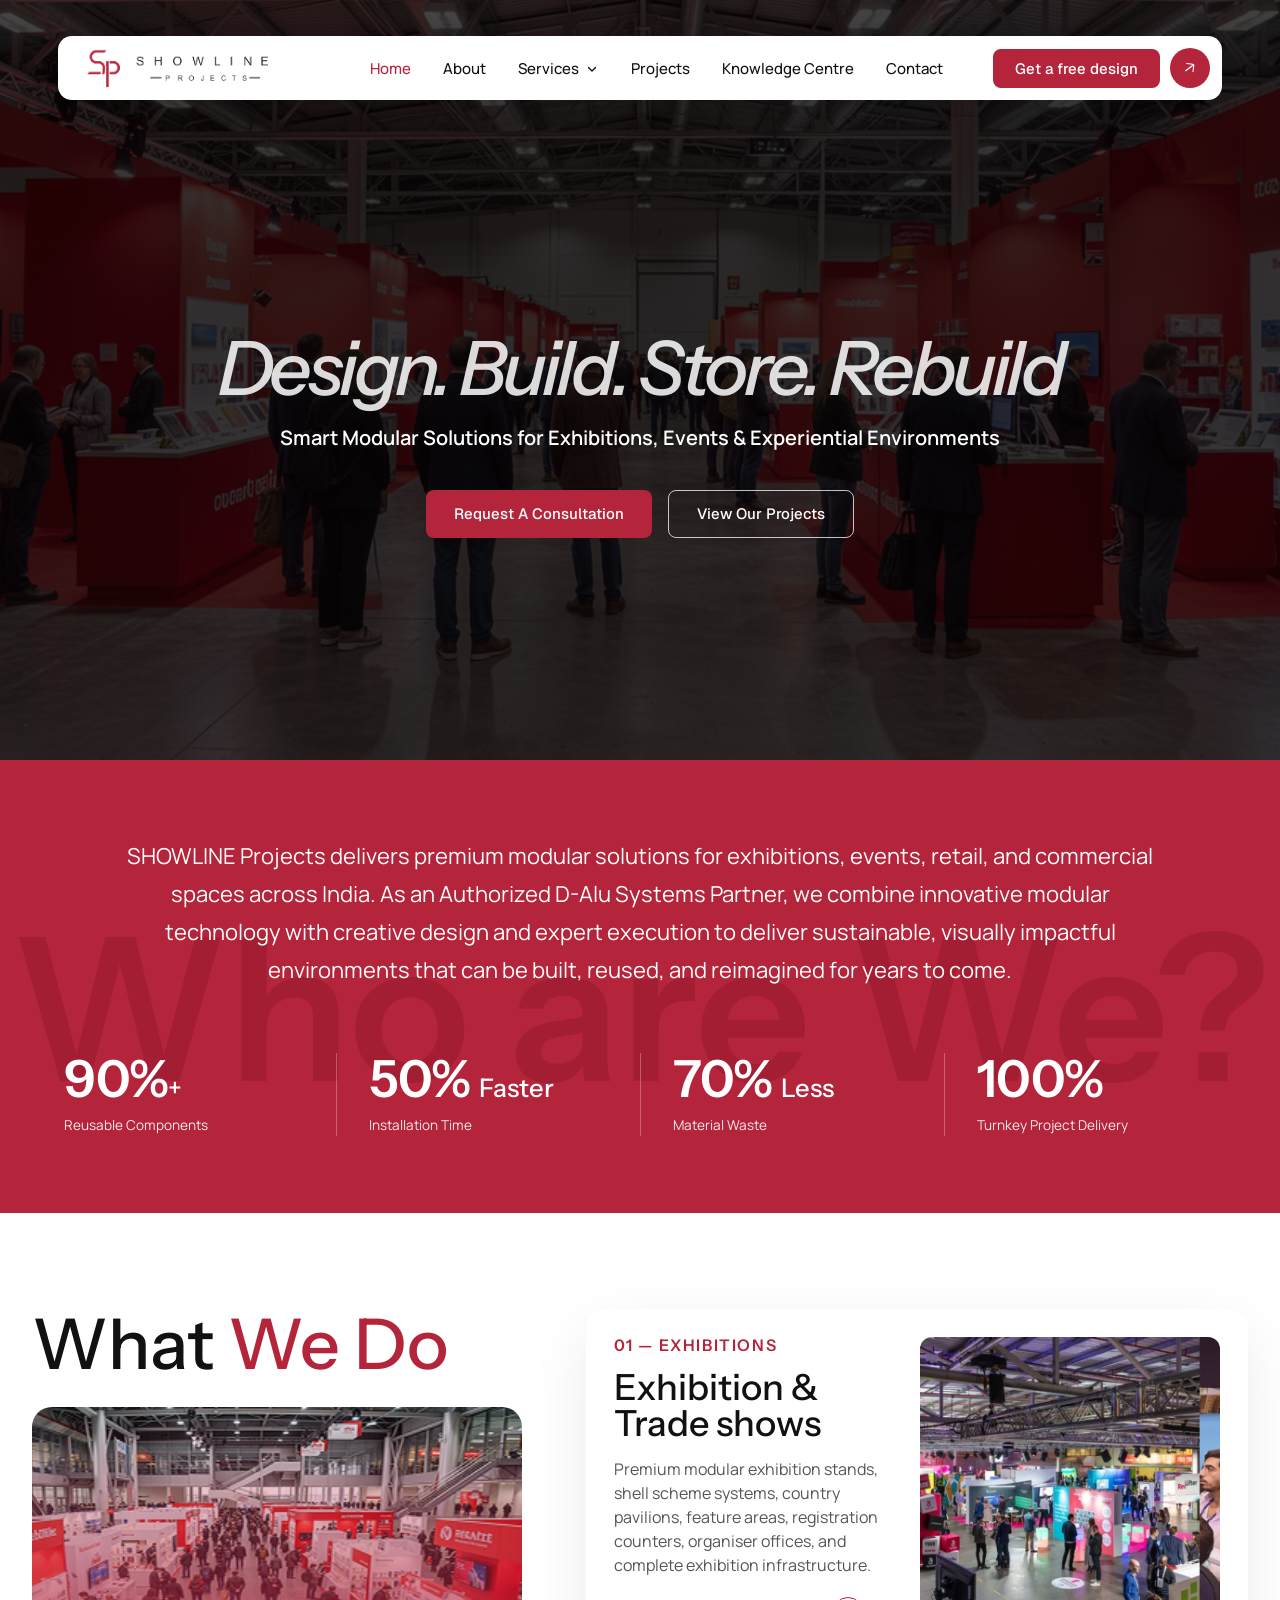
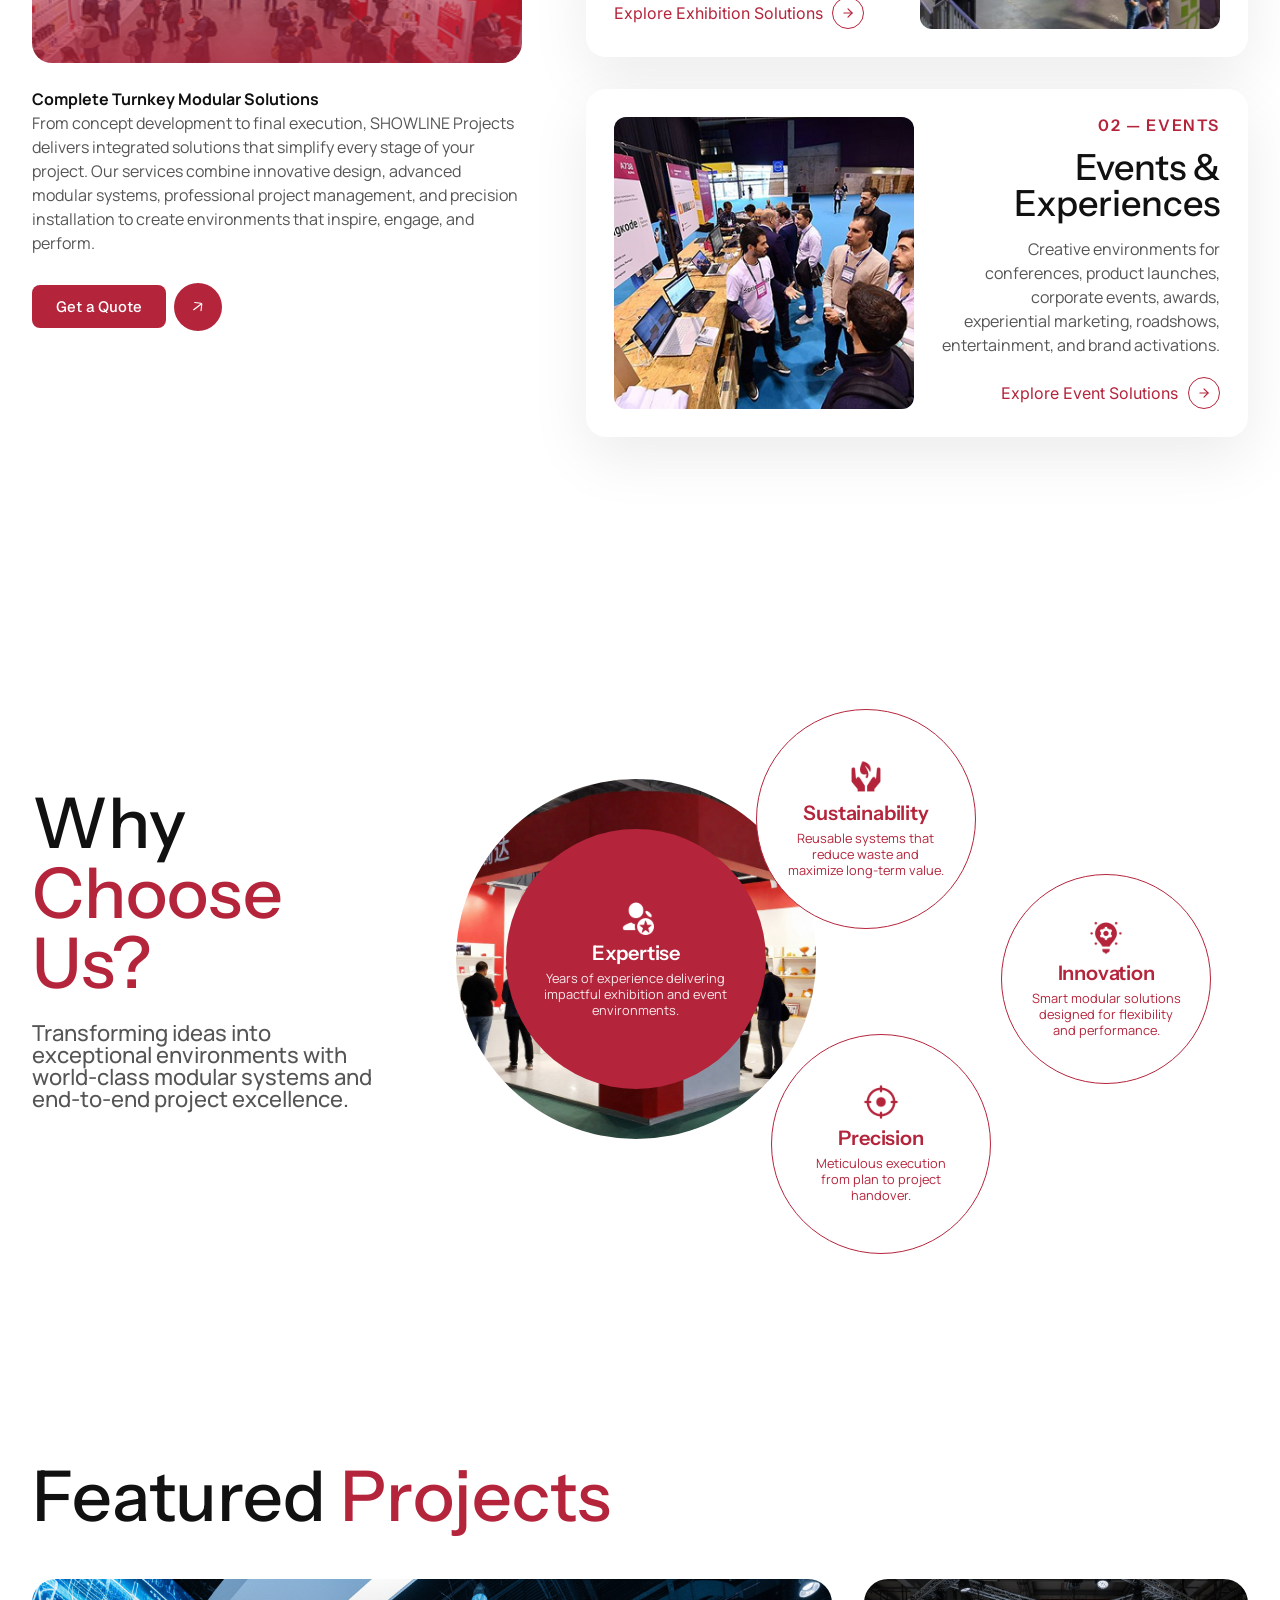
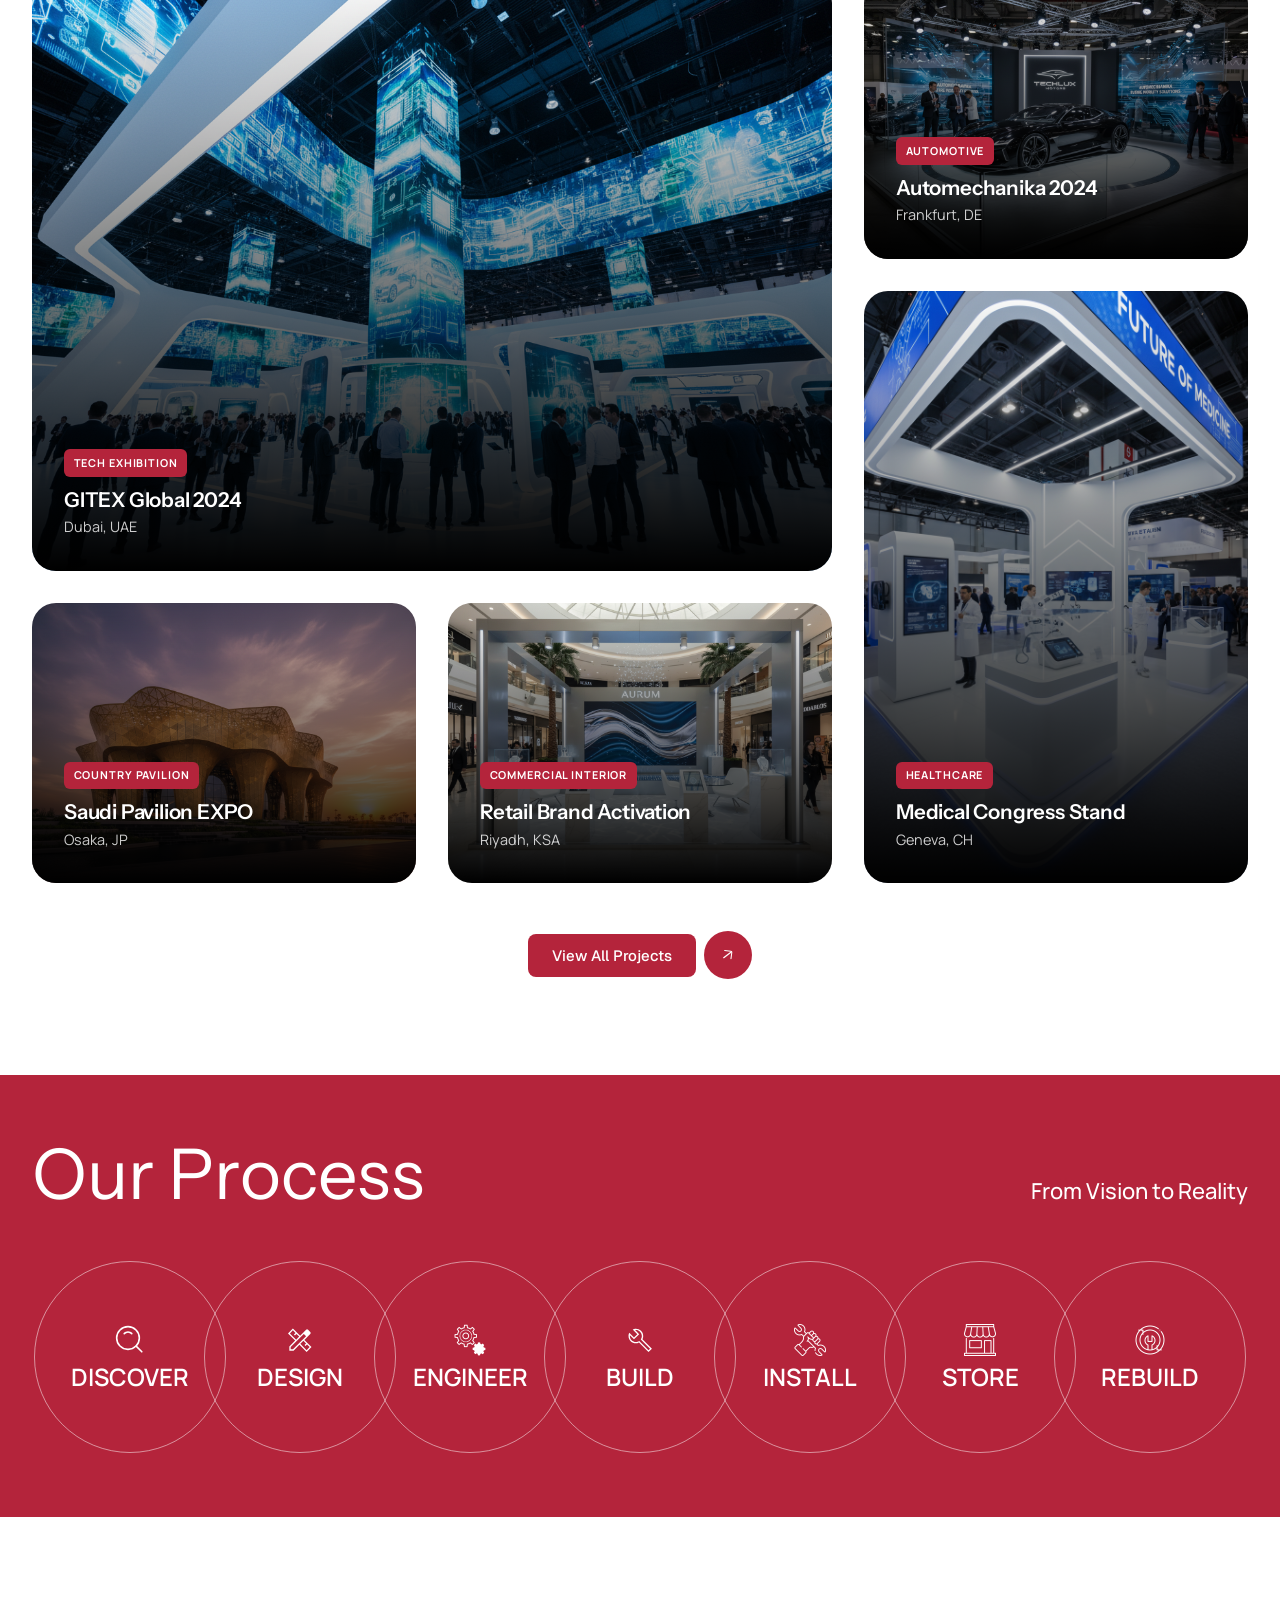
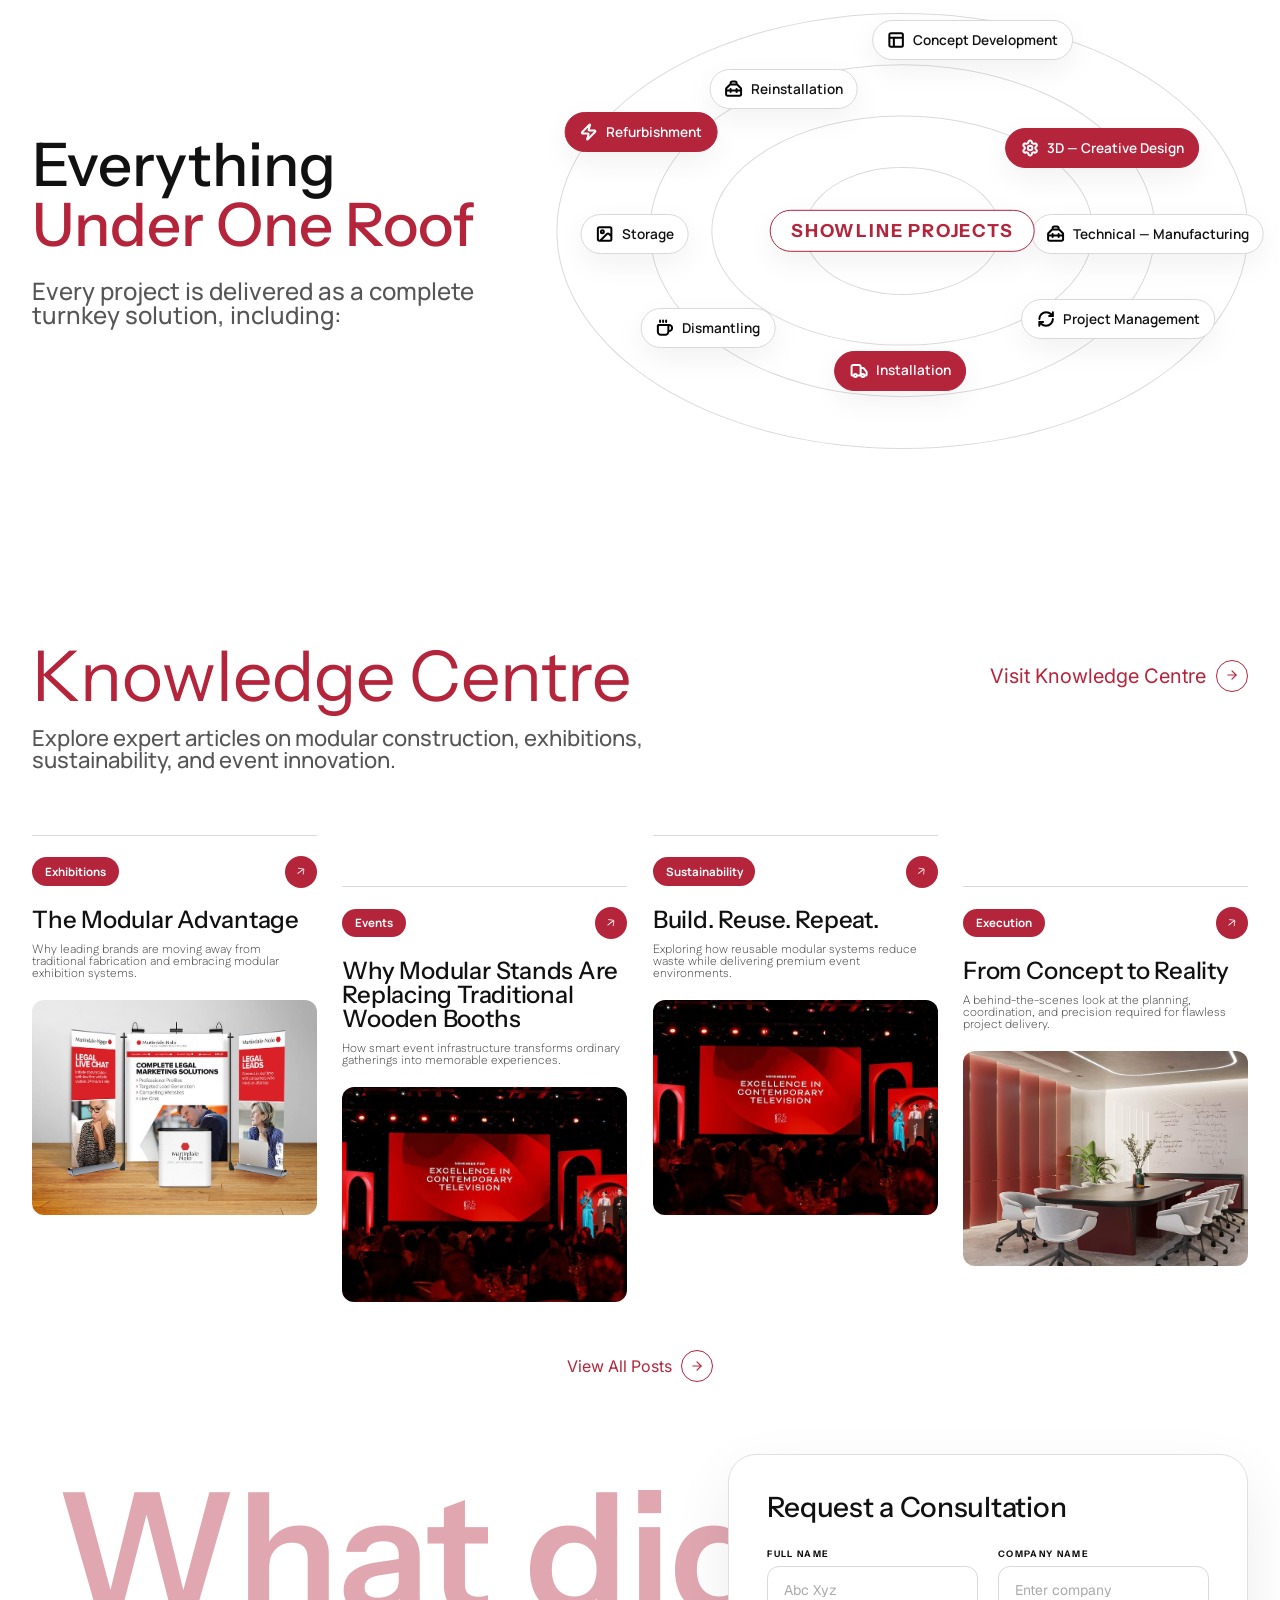
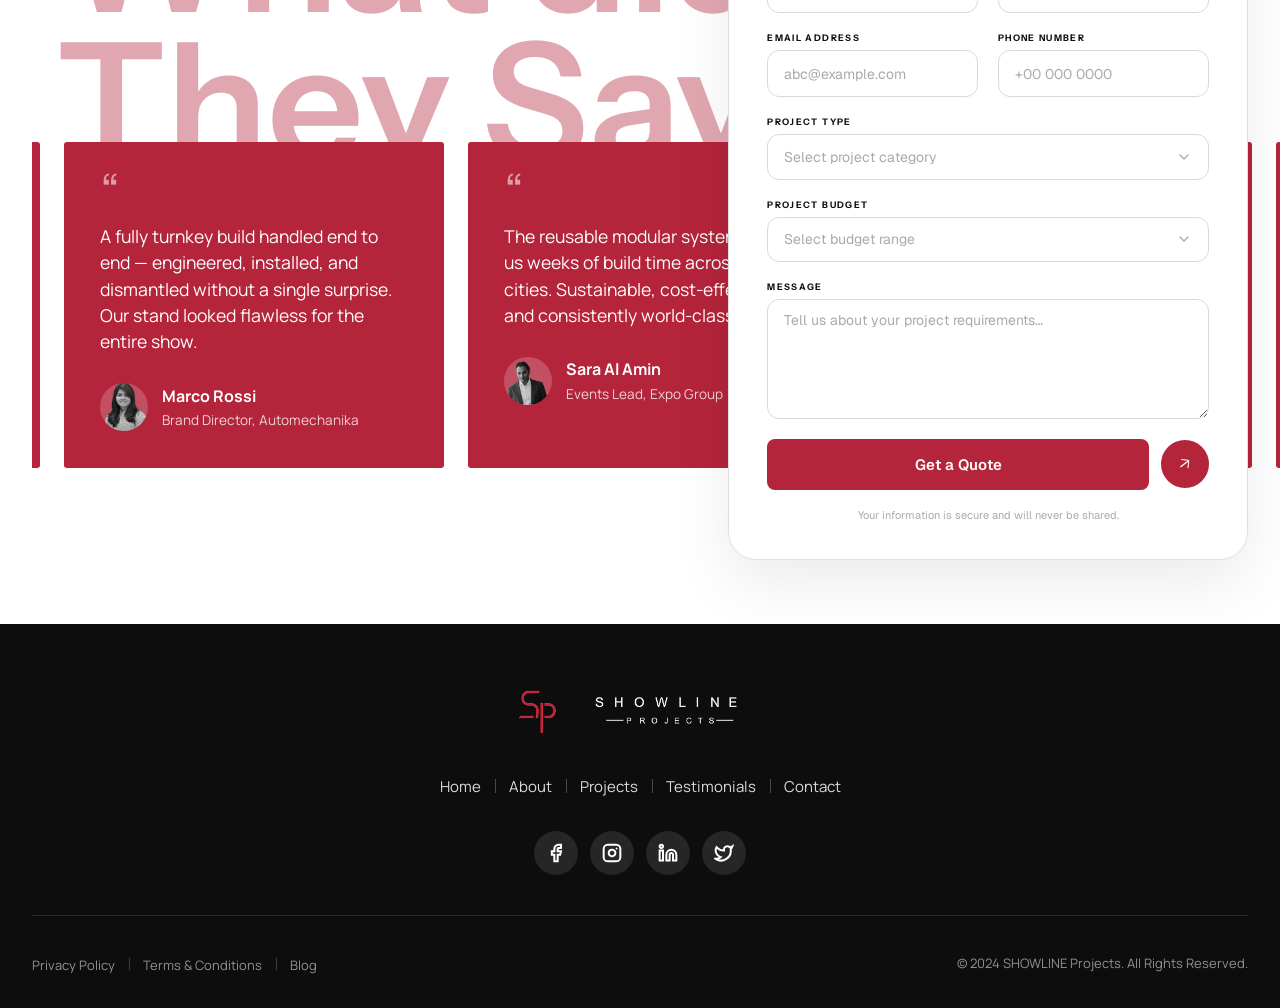
==== commit 97d91d3e: "Add AOS animations to enhance visual appeal on home and knowledge center pages" ====
--- a/index.html
+++ b/index.html
@@ -21,6 +21,7 @@
 
     <link rel="stylesheet" href="css/global.css">
     <link rel="stylesheet" href="css/home.css">
+    <script src="js/lib/aos.js"></script>
 </head>
 
 <body>
@@ -76,10 +77,10 @@
             <img class="home-hero__bg" src="images/home/hero-bg-image.jpg" alt="" aria-hidden="true">
             <img class="home-hero__overlay" src="images/home/hero-section-overlay.png" alt="" aria-hidden="true">
             <div class="container home-hero__content">
-                <h1 id="hero-title" class="home-hero__title">Design. Build. Store. Rebuild</h1>
-                <p class="home-hero__subtitle">Smart Modular Solutions for Exhibitions, Events &amp; Experiential
+                <h1 id="hero-title" class="home-hero__title" data-aos="fade-up">Design. Build. Store. Rebuild</h1>
+                <p class="home-hero__subtitle" data-aos="fade-up" data-aos-delay="100">Smart Modular Solutions for Exhibitions, Events &amp; Experiential
                     Environments</p>
-                <div class="home-hero__actions">
+                <div class="home-hero__actions" data-aos="fade-up" data-aos-delay="200">
                     <a href="#contact" class="btn btn-primary">Request A Consultation</a>
                     <a href="#projects" class="btn btn-outline-light">View Our Projects</a>
                 </div>
@@ -90,26 +91,26 @@
         <section class="home-intro red-block" aria-label="Company overview">
             <span aria-hidden="true">Who are We?</span>
             <div class="container">
-                <p class="home-intro__lead">SHOWLINE Projects delivers premium modular solutions for exhibitions,
+                <p class="home-intro__lead" data-aos="fade-up">SHOWLINE Projects delivers premium modular solutions for exhibitions,
                     events, retail, and commercial spaces across India. As an Authorized D-Alu Systems Partner, we
                     combine innovative modular technology with creative design and expert execution to deliver
                     sustainable, visually impactful environments that can be built, reused, and reimagined for years
                     to come.</p>
 
                 <ul class="stats">
-                    <li class="stat">
+                    <li class="stat" data-aos="fade-up" data-aos-delay="0">
                         <p class="stat__value">90%<span>+</span></p>
                         <p class="stat__label">Reusable Components</p>
                     </li>
-                    <li class="stat">
+                    <li class="stat" data-aos="fade-up" data-aos-delay="100">
                         <p class="stat__value">50% <span>Faster</span></p>
                         <p class="stat__label">Installation Time</p>
                     </li>
-                    <li class="stat">
+                    <li class="stat" data-aos="fade-up" data-aos-delay="200">
                         <p class="stat__value">70% <span>Less</span></p>
                         <p class="stat__label">Material Waste</p>
                     </li>
-                    <li class="stat">
+                    <li class="stat" data-aos="fade-up" data-aos-delay="300">
                         <p class="stat__value">100%</p>
                         <p class="stat__label">Turnkey Project Delivery</p>
                     </li>
@@ -120,7 +121,7 @@
         <!-- ===================== WHAT WE DO ===================== -->
         <section class="services section" aria-labelledby="services-title">
             <div class="container services__grid">
-                <div class="services__intro">
+                <div class="services__intro" data-aos="fade-right">
                     <h2 id="services-title" class="services__title">What <span>We Do</span></h2>
                     <img class="services__image" src="images/home/what-we-do.jpg"
                         alt="Busy modular exhibition hall built by Showline Projects." loading="lazy">
@@ -138,7 +139,7 @@
                 </div>
 
                 <div class="services__cards">
-                    <article class="service-card">
+                    <article class="service-card" data-aos="fade-left" data-aos-delay="0">
                         <div class="service-card__body">
                             <p class="service-card__eyebrow">01 — Exhibitions</p>
                             <h3 class="service-card__title">Exhibition &amp; Trade shows</h3>
@@ -152,7 +153,7 @@
                             alt="Exhibition and trade show stands." loading="lazy">
                     </article>
 
-                    <article class="service-card service-card--reverse">
+                    <article class="service-card service-card--reverse" data-aos="fade-left" data-aos-delay="150">
                         <img class="service-card__image" src="images/home/02-event.jpg"
                             alt="Corporate event and experiential environment." loading="lazy">
                         <div class="service-card__body">
@@ -172,7 +173,7 @@
         <!-- ===================== WHY CHOOSE US ===================== -->
         <section class="why section" aria-labelledby="why-title">
             <div class="container why__inner">
-                <div class="why__intro">
+                <div class="why__intro" data-aos="fade-right">
                     <h2 id="why-title" class="why__title">Why <span>Choose<br>Us?</span></h2>
                     <p class="why__text">Transforming ideas into exceptional environments with world-class modular
                         systems and end-to-end project excellence.</p>
@@ -181,7 +182,7 @@
                 <div class="why__cluster">
                     <span aria-hidden="true"></span>
 
-                    <article class="why-circle why-circle--center">
+                    <article class="why-circle why-circle--center" data-aos="zoom-in" data-aos-delay="0">
                         <div class="why-circle__inner">
                             <img class="why-circle__icon" src="images/icons/icon-home-expertise.svg" alt="" width="40"
                                 height="40">
@@ -191,7 +192,7 @@
                         </div>
                     </article>
 
-                    <article class="why-circle why-circle--sustainability">
+                    <article class="why-circle why-circle--sustainability" data-aos="zoom-in" data-aos-delay="150">
                         <div class="why-circle__inner">
                             <img class="why-circle__icon" src="images/icons/icon-home-Sustainability.svg" alt=""
                                 width="40" height="40">
@@ -201,7 +202,7 @@
                         </div>
                     </article>
 
-                    <article class="why-circle why-circle--innovation">
+                    <article class="why-circle why-circle--innovation" data-aos="zoom-in" data-aos-delay="300">
                         <div class="why-circle__inner">
                             <img class="why-circle__icon" src="images/icons/Icon-Home-Automation.svg" alt="" width="40"
                                 height="40">
@@ -211,7 +212,7 @@
                         </div>
                     </article>
 
-                    <article class="why-circle why-circle--precision">
+                    <article class="why-circle why-circle--precision" data-aos="zoom-in" data-aos-delay="450">
                         <div class="why-circle__inner">
                             <img class="why-circle__icon" src="images/icons/Icon-Home-Presicion.svg" alt="" width="40"
                                 height="40">
@@ -226,10 +227,10 @@
         <!-- ===================== FEATURED PROJECTS ===================== -->
         <section class="projects section" id="projects" aria-labelledby="projects-title">
             <div class="container">
-                <h2 id="projects-title" class="projects__title">Featured <span>Projects</span></h2>
+                <h2 id="projects-title" class="projects__title" data-aos="fade-up">Featured <span>Projects</span></h2>
 
                 <div class="projects__grid">
-                    <article class="project-card project-card--gitex">
+                    <article class="project-card project-card--gitex" data-aos="fade-up" data-aos-delay="0">
                         <img class="project-card__img" src="images/home/gitex.png"
                             alt="GITEX Global 2024 exhibition stand in Dubai." loading="lazy">
                         <div class="project-card__overlay">
@@ -239,7 +240,7 @@
                         </div>
                     </article>
 
-                    <article class="project-card project-card--auto">
+                    <article class="project-card project-card--auto" data-aos="fade-up" data-aos-delay="100">
                         <img class="project-card__img" src="images/home/Automechanika.png"
                             alt="Automechanika 2024 automotive stand in Frankfurt." loading="lazy">
                         <div class="project-card__overlay">
@@ -249,7 +250,7 @@
                         </div>
                     </article>
 
-                    <article class="project-card project-card--medical">
+                    <article class="project-card project-card--medical" data-aos="fade-up" data-aos-delay="200">
                         <img class="project-card__img" src="images/home/Medical-Congress-Stand.png"
                             alt="Medical Congress Stand in Geneva." loading="lazy">
                         <div class="project-card__overlay">
@@ -259,7 +260,7 @@
                         </div>
                     </article>
 
-                    <article class="project-card project-card--saudi">
+                    <article class="project-card project-card--saudi" data-aos="fade-up" data-aos-delay="300">
                         <img class="project-card__img" src="images/home/Saudi-Pavilion-EXPO.png"
                             alt="Saudi Pavilion at EXPO in Osaka." loading="lazy">
                         <div class="project-card__overlay">
@@ -269,7 +270,7 @@
                         </div>
                     </article>
 
-                    <article class="project-card project-card--retail">
+                    <article class="project-card project-card--retail" data-aos="fade-up" data-aos-delay="400">
                         <img class="project-card__img" src="images/home/Retail-Brand-Activation.png"
                             alt="Retail brand activation in Riyadh." loading="lazy">
                         <div class="project-card__overlay">
@@ -280,7 +281,7 @@
                     </article>
                 </div>
 
-                <a href="projects.html" class="projects__cta btn-pair" style="text-decoration: none;">
+                <a href="projects.html" class="projects__cta btn-pair" style="text-decoration: none;" data-aos="fade-up">
                     <span>View All Projects</span>
                     <span aria-hidden="true">
                         <img src="images/icons/icon-arrow-navbar.svg" alt="" width="24" height="24">
@@ -292,12 +293,12 @@
         <!-- ===================== OUR PROCESS ===================== -->
         <section class="process red-block" aria-labelledby="process-title">
             <div class="container">
-                <div class="process__head">
+                <div class="process__head" data-aos="fade-up">
                     <h2 id="process-title" class="process__title">Our Process</h2>
                     <p class="process__tag">From Vision to Reality</p>
                 </div>
 
-                <ol class="process__steps">
+                <ol class="process__steps" data-aos="fade-up" data-aos-delay="100">
                     <li class="process-step">
                         <img class="process-step__icon" src="images/icons/icon-discover-search.svg" alt="" width="32"
                             height="32">
@@ -338,13 +339,13 @@
         <!-- ===================== EVERYTHING UNDER ONE ROOF ===================== -->
         <section class="oneroof section" aria-labelledby="oneroof-title">
             <div class="container oneroof__inner">
-                <div class="oneroof__intro">
+                <div class="oneroof__intro" data-aos="fade-right">
                     <h2 id="oneroof-title" class="oneroof__title">Everything <span>Under One
                             Roof</span></h2>
                     <p class="oneroof__text">Every project is delivered as a complete turnkey solution, including:</p>
                 </div>
 
-                <div class="oneroof__diagram" role="list" aria-label="Turnkey services">
+                <div class="oneroof__diagram" role="list" aria-label="Turnkey services" data-aos="zoom-in" data-aos-delay="100">
                     <span aria-hidden="true"></span>
                     <span aria-hidden="true"></span>
                     <span aria-hidden="true"></span>
@@ -385,7 +386,7 @@
         <!-- ===================== KNOWLEDGE CENTRE ===================== -->
         <section class="knowledge section" id="knowledge" aria-labelledby="knowledge-title">
             <div class="container">
-                <div class="knowledge__head">
+                <div class="knowledge__head" data-aos="fade-up">
                     <h2 id="knowledge-title" class="knowledge__title">Knowledge Centre</h2>
                     <a class="link-cta" href="knowledge-center.html">Visit Knowledge Centre
                         <span aria-hidden="true"></span></a>
@@ -394,7 +395,7 @@
                     sustainability, and event innovation.</p>
 
                 <div class="knowledge__grid">
-                    <a href="blog-detail.html" class="blog-card">
+                    <a href="blog-detail.html" class="blog-card" data-aos="fade-up" data-aos-delay="0">
                         <div class="blog-card__head">
                             <span>Exhibitions</span>
                             <span aria-hidden="true">
@@ -407,7 +408,7 @@
                             alt="Modular exhibition display banners." loading="lazy">
                     </a>
 
-                    <a href="blog-detail.html" class="blog-card blog-card--low">
+                    <a href="blog-detail.html" class="blog-card blog-card--low" data-aos="fade-up" data-aos-delay="120">
                         <div class="blog-card__head">
                             <span>Events</span>
                             <span aria-hidden="true">
@@ -421,7 +422,7 @@
                             alt="Contemporary event stage environment." loading="lazy">
                     </a>
 
-                    <a href="blog-detail.html" class="blog-card">
+                    <a href="blog-detail.html" class="blog-card" data-aos="fade-up" data-aos-delay="240">
                         <div class="blog-card__head">
                             <span>Sustainability</span>
                             <span aria-hidden="true">
@@ -435,7 +436,7 @@
                             alt="Reusable modular event set." loading="lazy">
                     </a>
 
-                    <a href="blog-detail.html" class="blog-card blog-card--low">
+                    <a href="blog-detail.html" class="blog-card blog-card--low" data-aos="fade-up" data-aos-delay="360">
                         <div class="blog-card__head">
                             <span>Execution</span>
                             <span aria-hidden="true">
@@ -628,6 +629,14 @@
     <script src="js/navbar.js"></script>
     <script src="js/quotation-form.js"></script>
     <script src="js/testimonials.js"></script>
+    <script>
+        AOS?.init({
+            once: true,          /* one-way: animations don't reverse on scroll back up */
+            duration: 700,
+            easing: 'ease-out-cubic',
+            offset: 80,
+        });
+    </script>
 </body>
 
 </html>
--- a/css/home.css
+++ b/css/home.css
@@ -831,13 +831,14 @@
 
 .testimonials > span {
     position: absolute;
-    left: 0;
+    left: 56px;
     top: 0;
     font-family: var(--font-heading);
-    font-weight: 700;
+    font-weight: 600;
     font-size: clamp(4rem, 13vw, 12rem);
     line-height: 0.9;
-    color: rgba(180, 36, 59, 0.06);
+    /* color: rgba(180, 36, 59, 0.06); */
+    color:#B4243B66;
     pointer-events: none;
     z-index: 0;
 }
@@ -867,7 +868,7 @@
     max-width: 100%;
     background-color: var(--color-red);
     color: var(--color-white);
-    border-radius: var(--radius-lg);
+    border-radius: 3px;
     padding: 2.25rem;
 }
 
@@ -930,7 +931,7 @@
 
 .testimonials__dots button[aria-selected="true"] {
     width: 34px;
-    background-color: var(--color-red);
+    background-color: var(--color-white);
 }
 
 /* ===================== CONSULTATION FORM (floats over testimonials) ===================== */
@@ -1029,8 +1030,13 @@
     .oneroof__diagram {
         max-width: none;
         height: auto;
+        /* Drop the desktop orbit's fixed aspect ratio — otherwise the box stays
+           tall and align-content/items:stretch inflate the pills into circles */
+        aspect-ratio: auto;
         display: flex;
         flex-wrap: wrap;
+        align-items: center;
+        align-content: center;
         justify-content: center;
         gap: 0.75rem;
     }
@@ -1112,6 +1118,9 @@
        bleed under the floating form) */
     .testimonials .container--testimonial {
         padding-inline-end: var(--container-pad);
+        margin:0;
+        background-color: var(--color-red);
+        padding-bottom: 16px;
     }
 
     /* One card fills the panel; no inter-card gap so only the text appears to
@@ -1122,6 +1131,11 @@
 
     .testimonial {
         flex-basis: 100%;
+        border-radius: 0px;
+        padding-bottom: 0;
+    }
+    .testimonials {
+        padding-bottom:0 ;
     }
 
     /* Watermark headline is a desktop flourish — it overwhelms the phone panel */
@@ -1136,7 +1150,13 @@
     }
 
     .contact .contact-form {
-        margin: 2rem auto clamp(2rem, 5vw, 4rem);
+        margin: 2rem 0 clamp(2rem, 5vw, 4rem);
+        margin-top: 0px;
+        border-radius: 0;
+        width: 100%;
+    }
+    .contact > .container {
+        padding: 0px
     }
 }
 
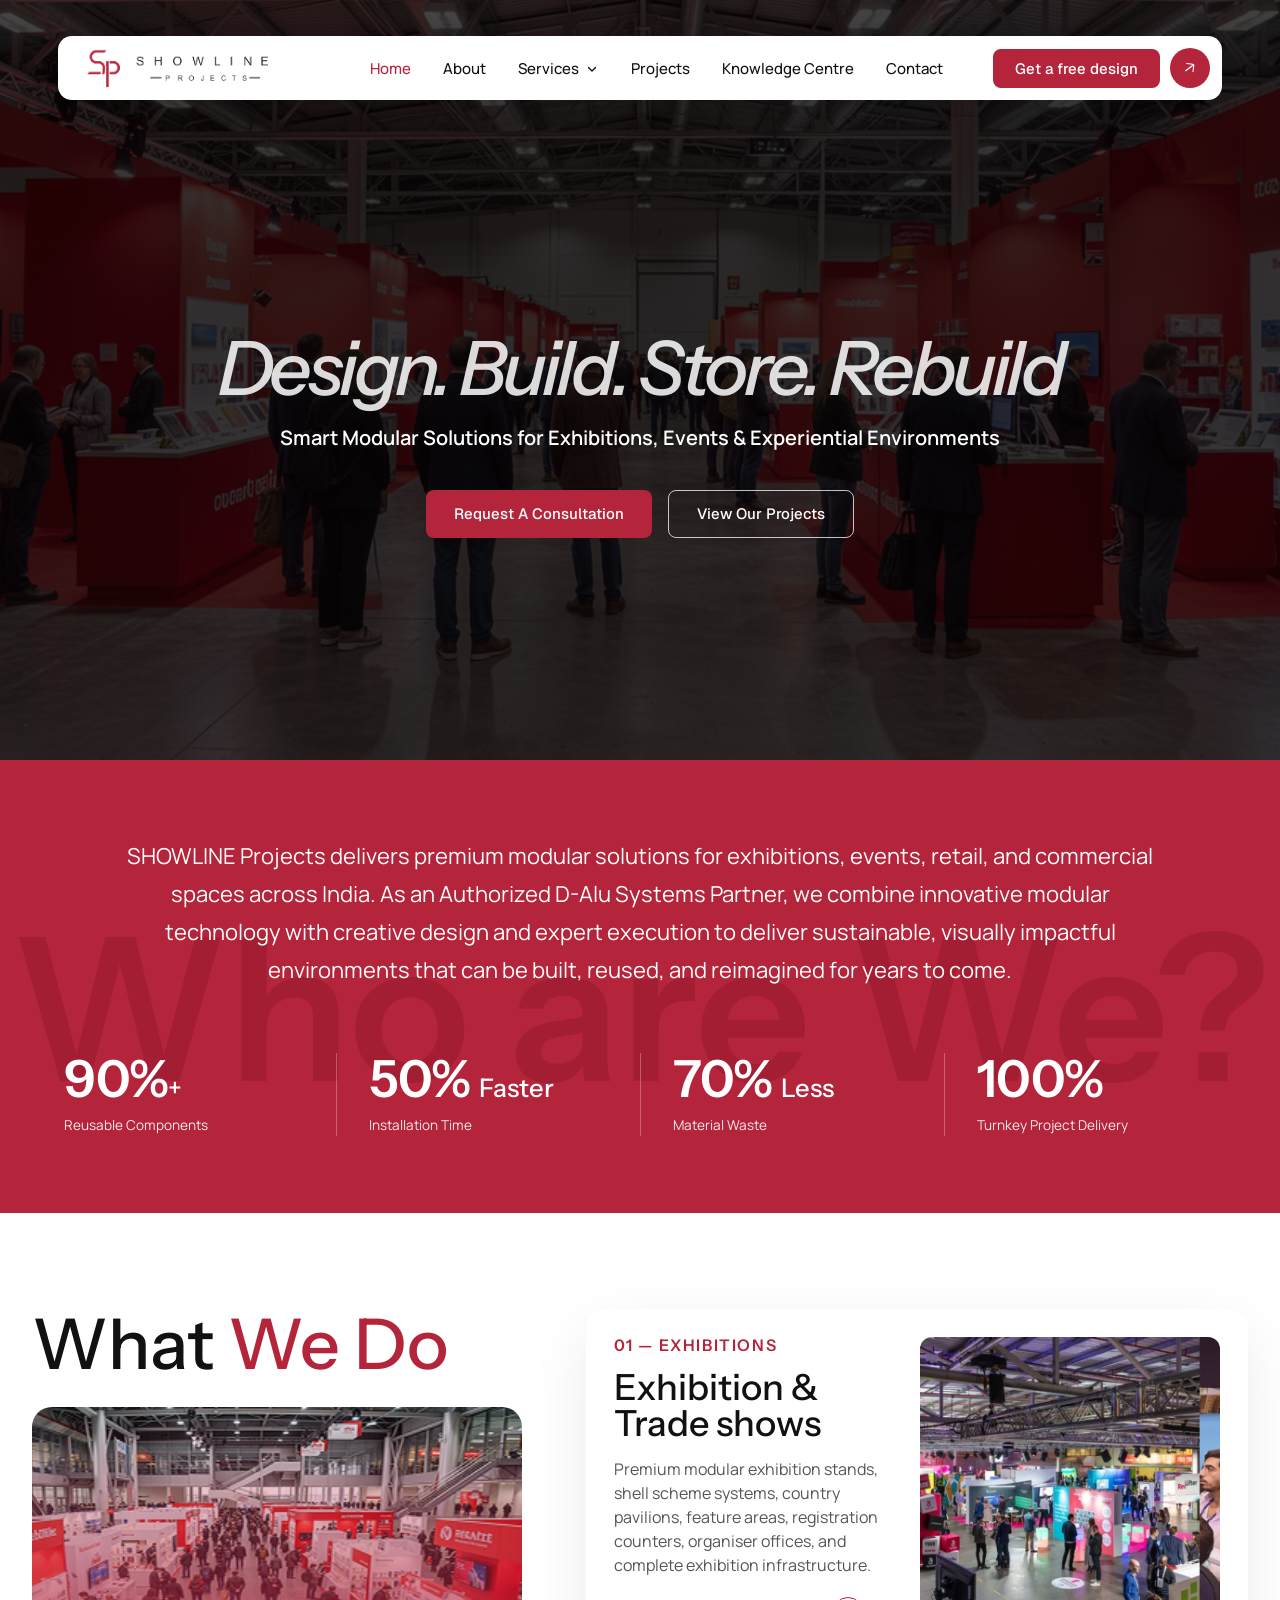
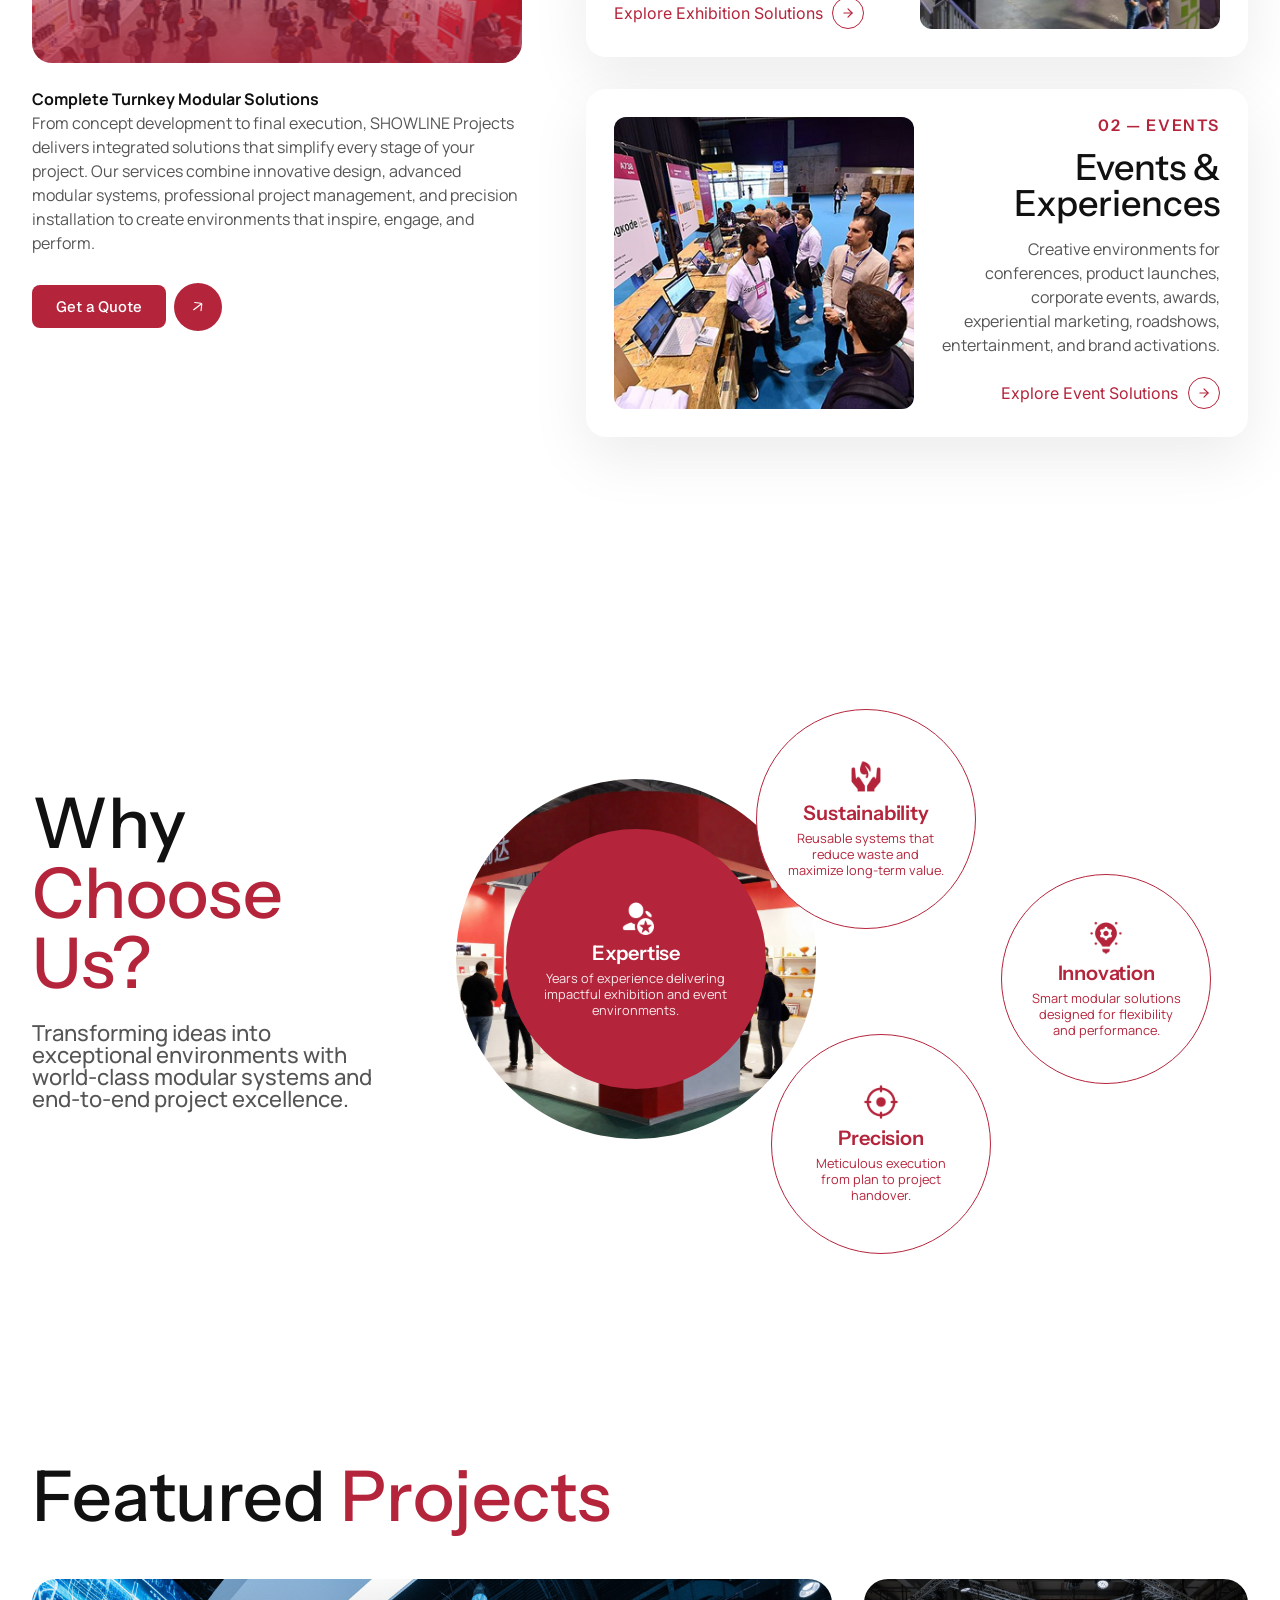
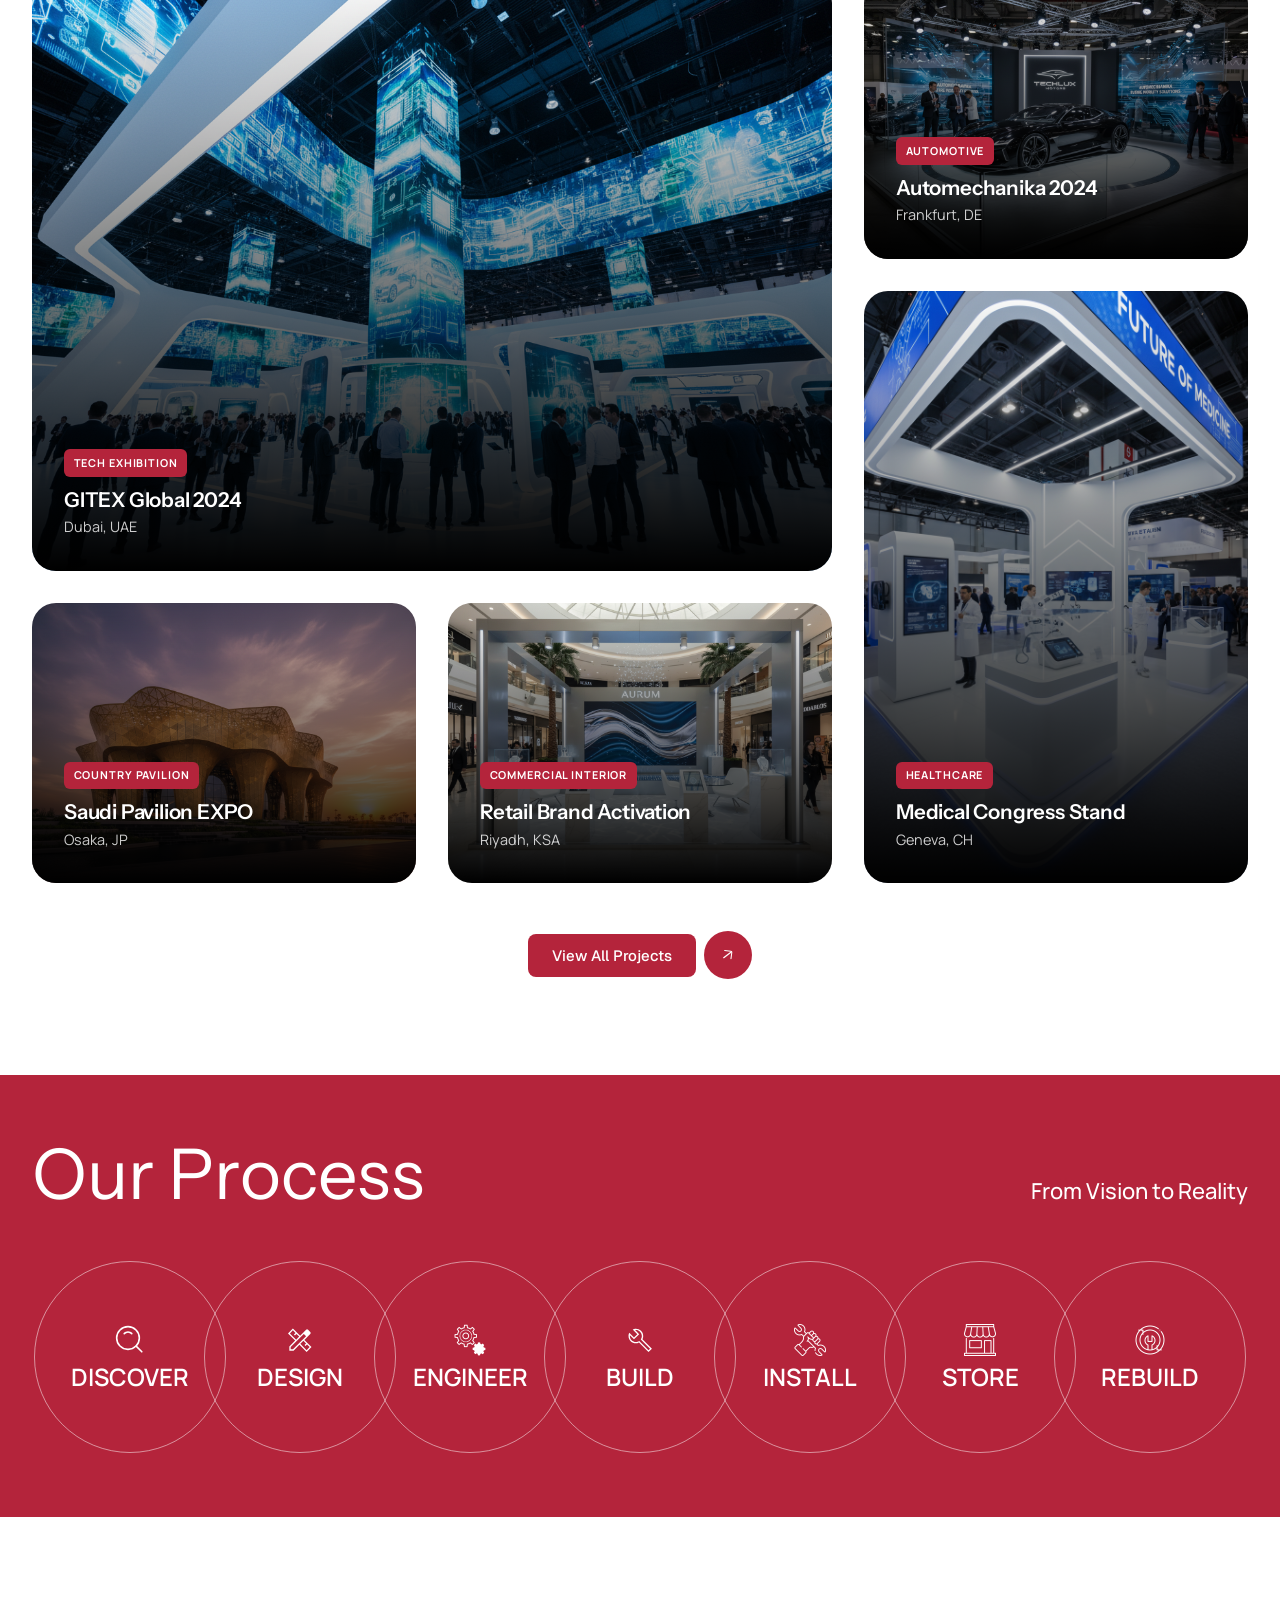
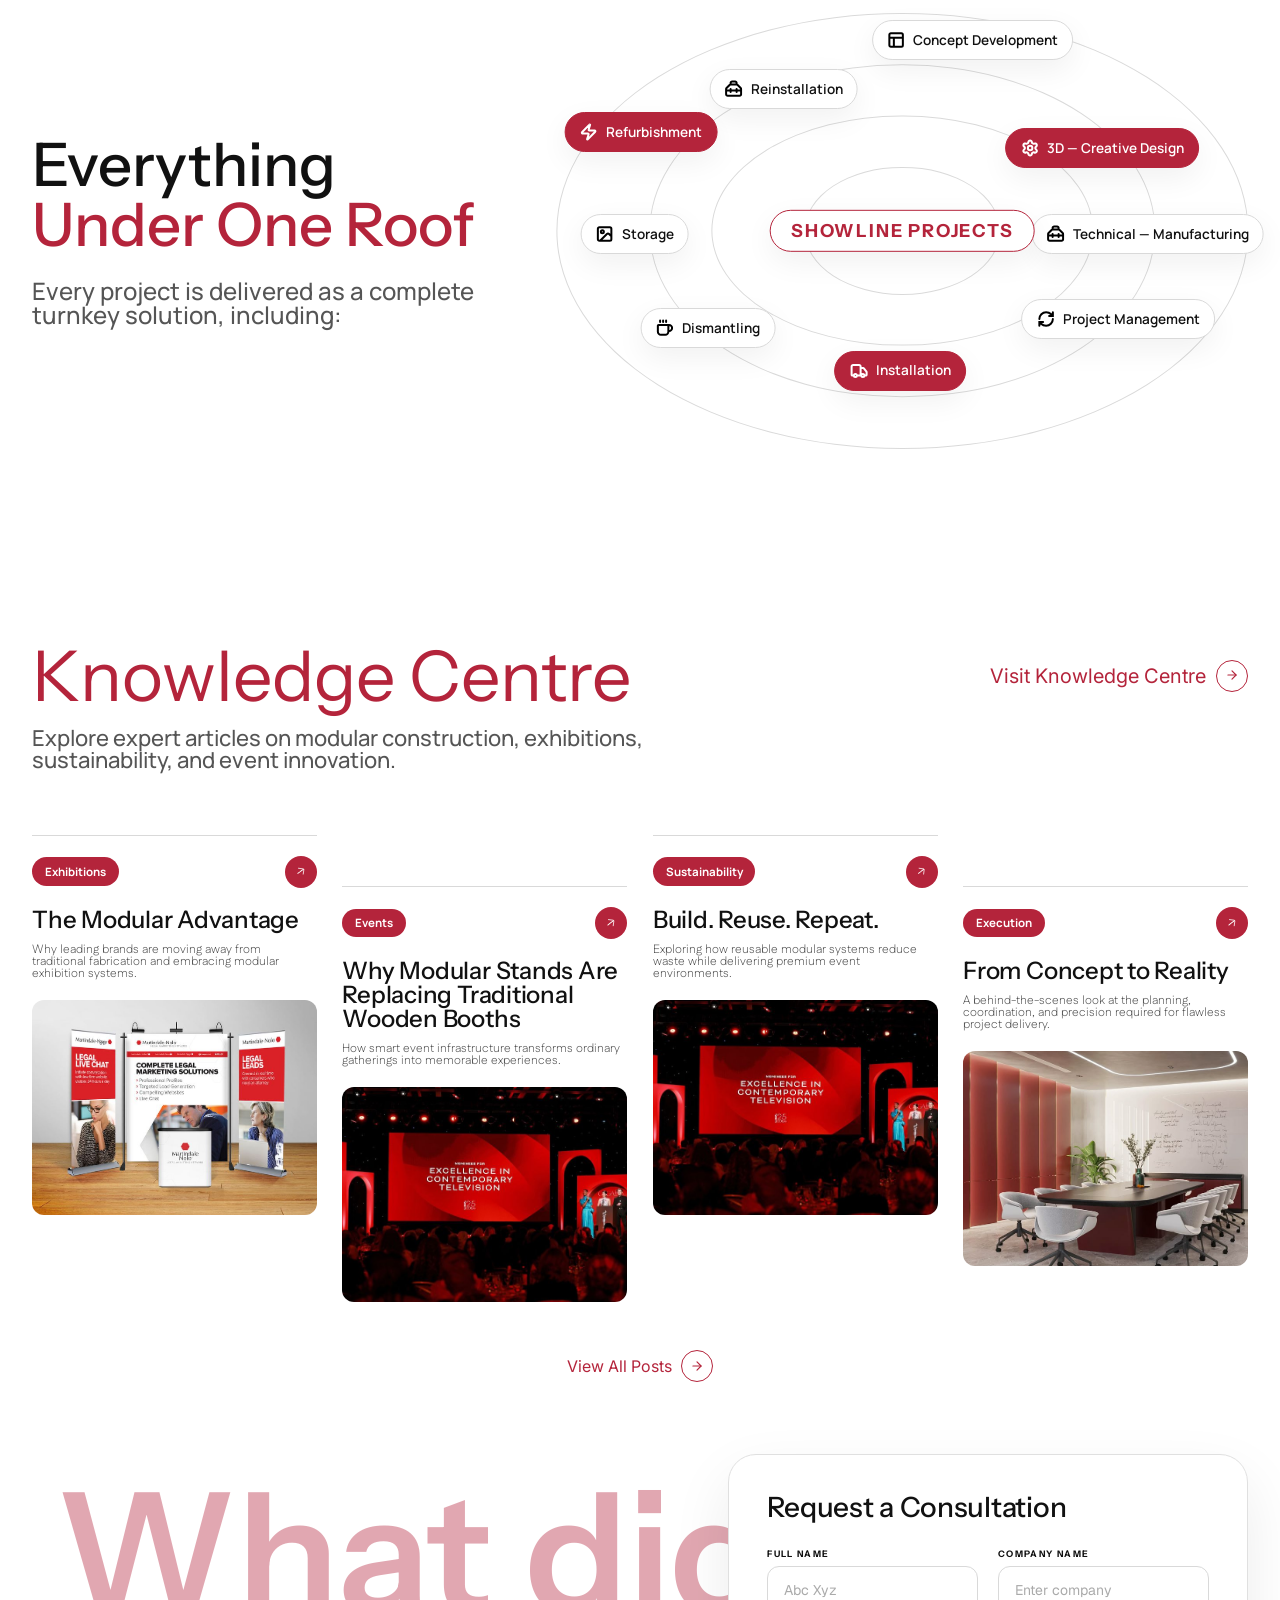
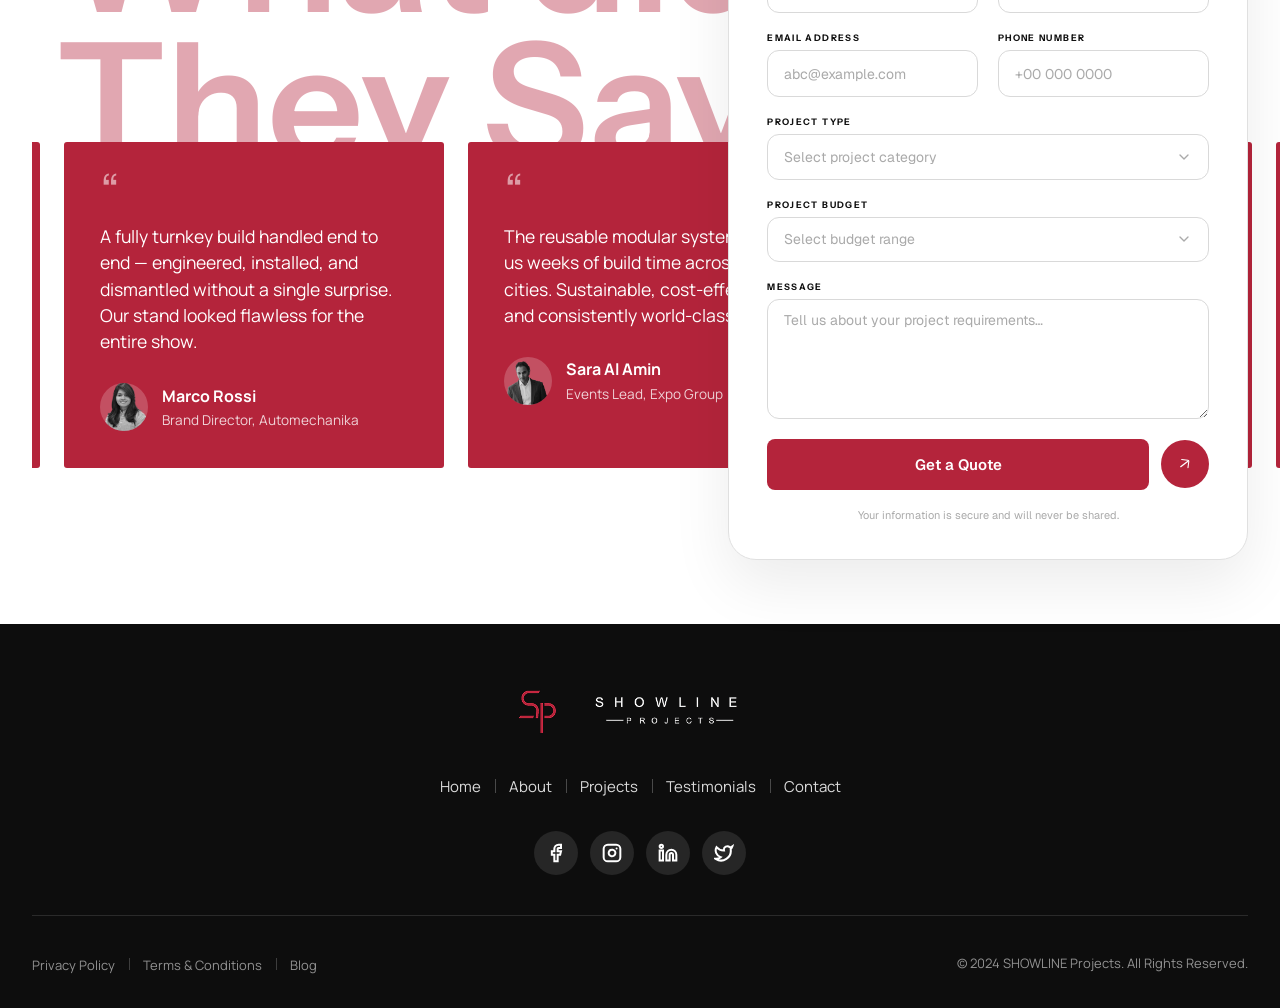
==== commit 2903b18b: "Add AOS animations to contact forms for enhanced visual engagement" ====
--- a/index.html
+++ b/index.html
@@ -513,7 +513,7 @@
         <!-- ===================== CONSULTATION FORM ===================== -->
         <section class="contact bg-transparent" id="contact" aria-labelledby="contact-title">
             <div class="container bg-transparent">
-                <form class="contact-form" id="contact-form" novalidate>
+                <form class="contact-form" id="contact-form" novalidate data-aos="fade-left" data-aos-delay="200">
                     <h2 id="contact-title" class="contact-form__title">Request a Consultation</h2>
 
                     <div class="contact-form__row">
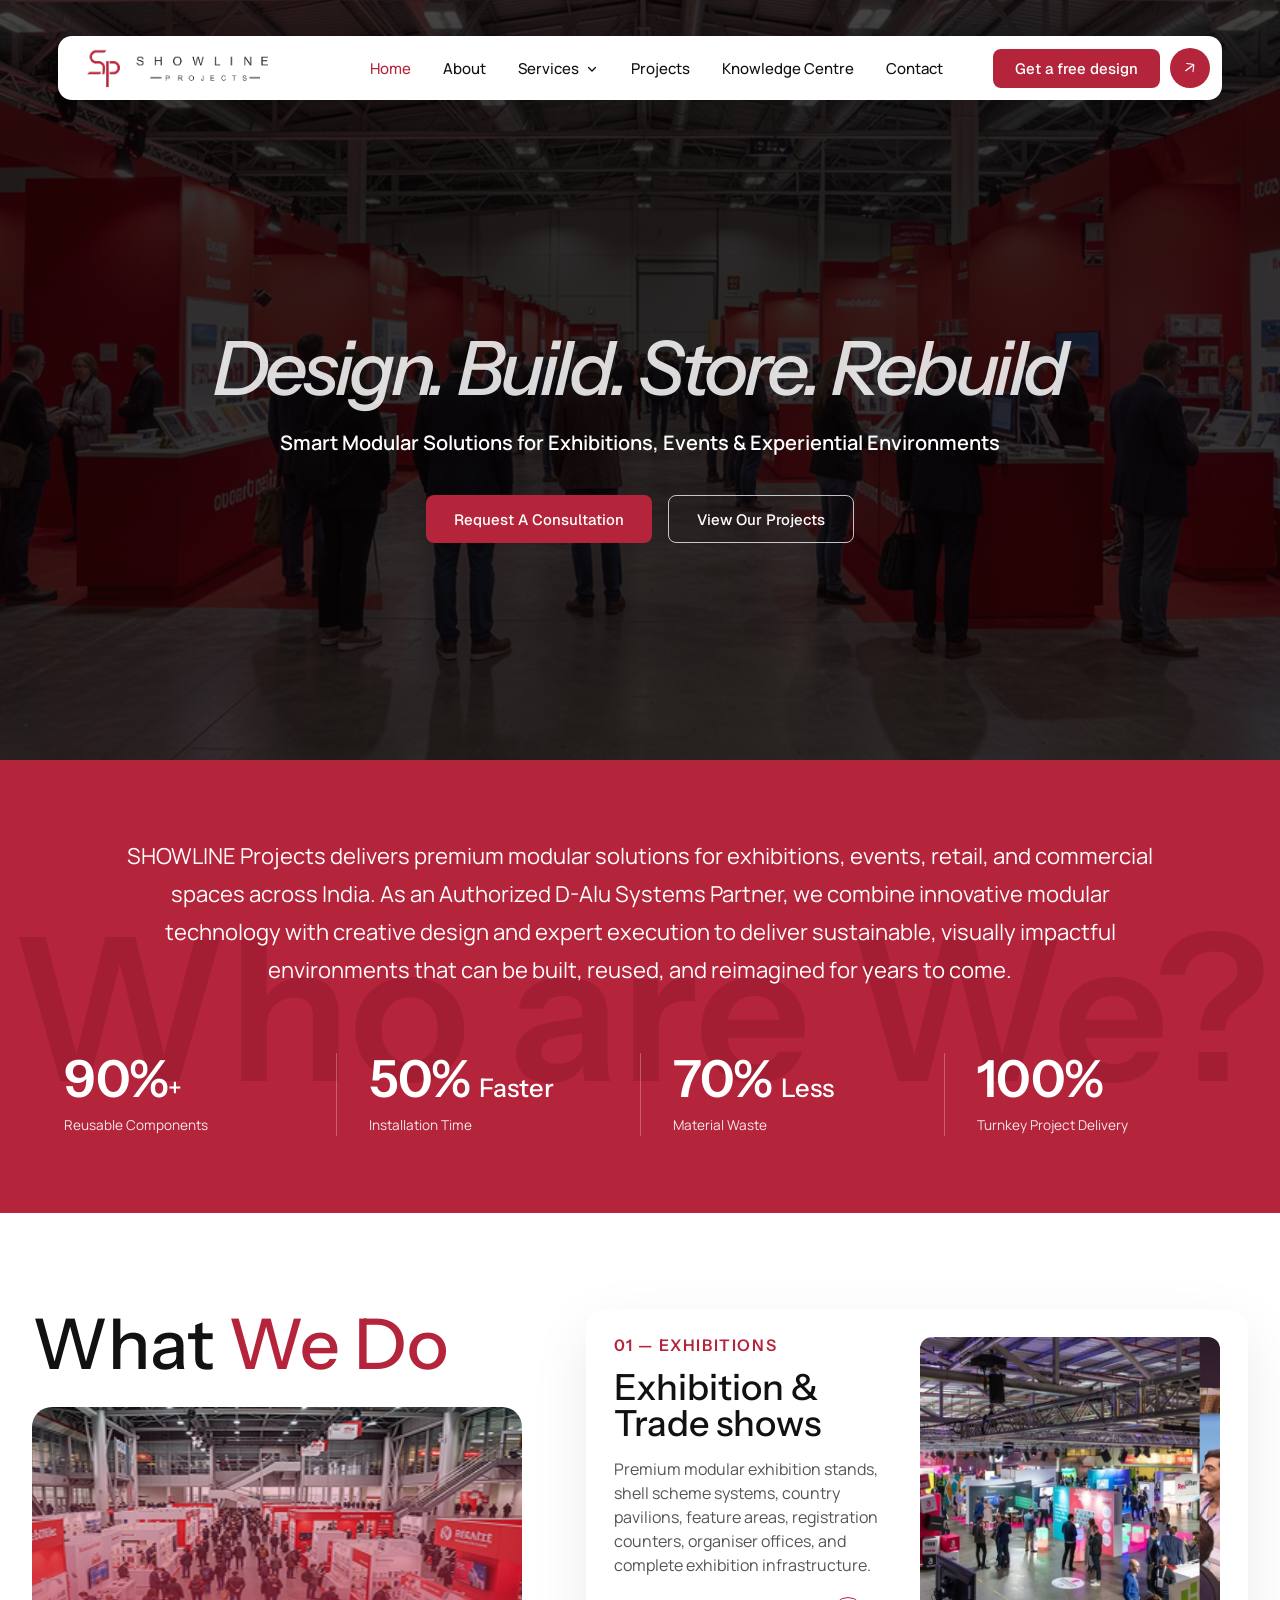
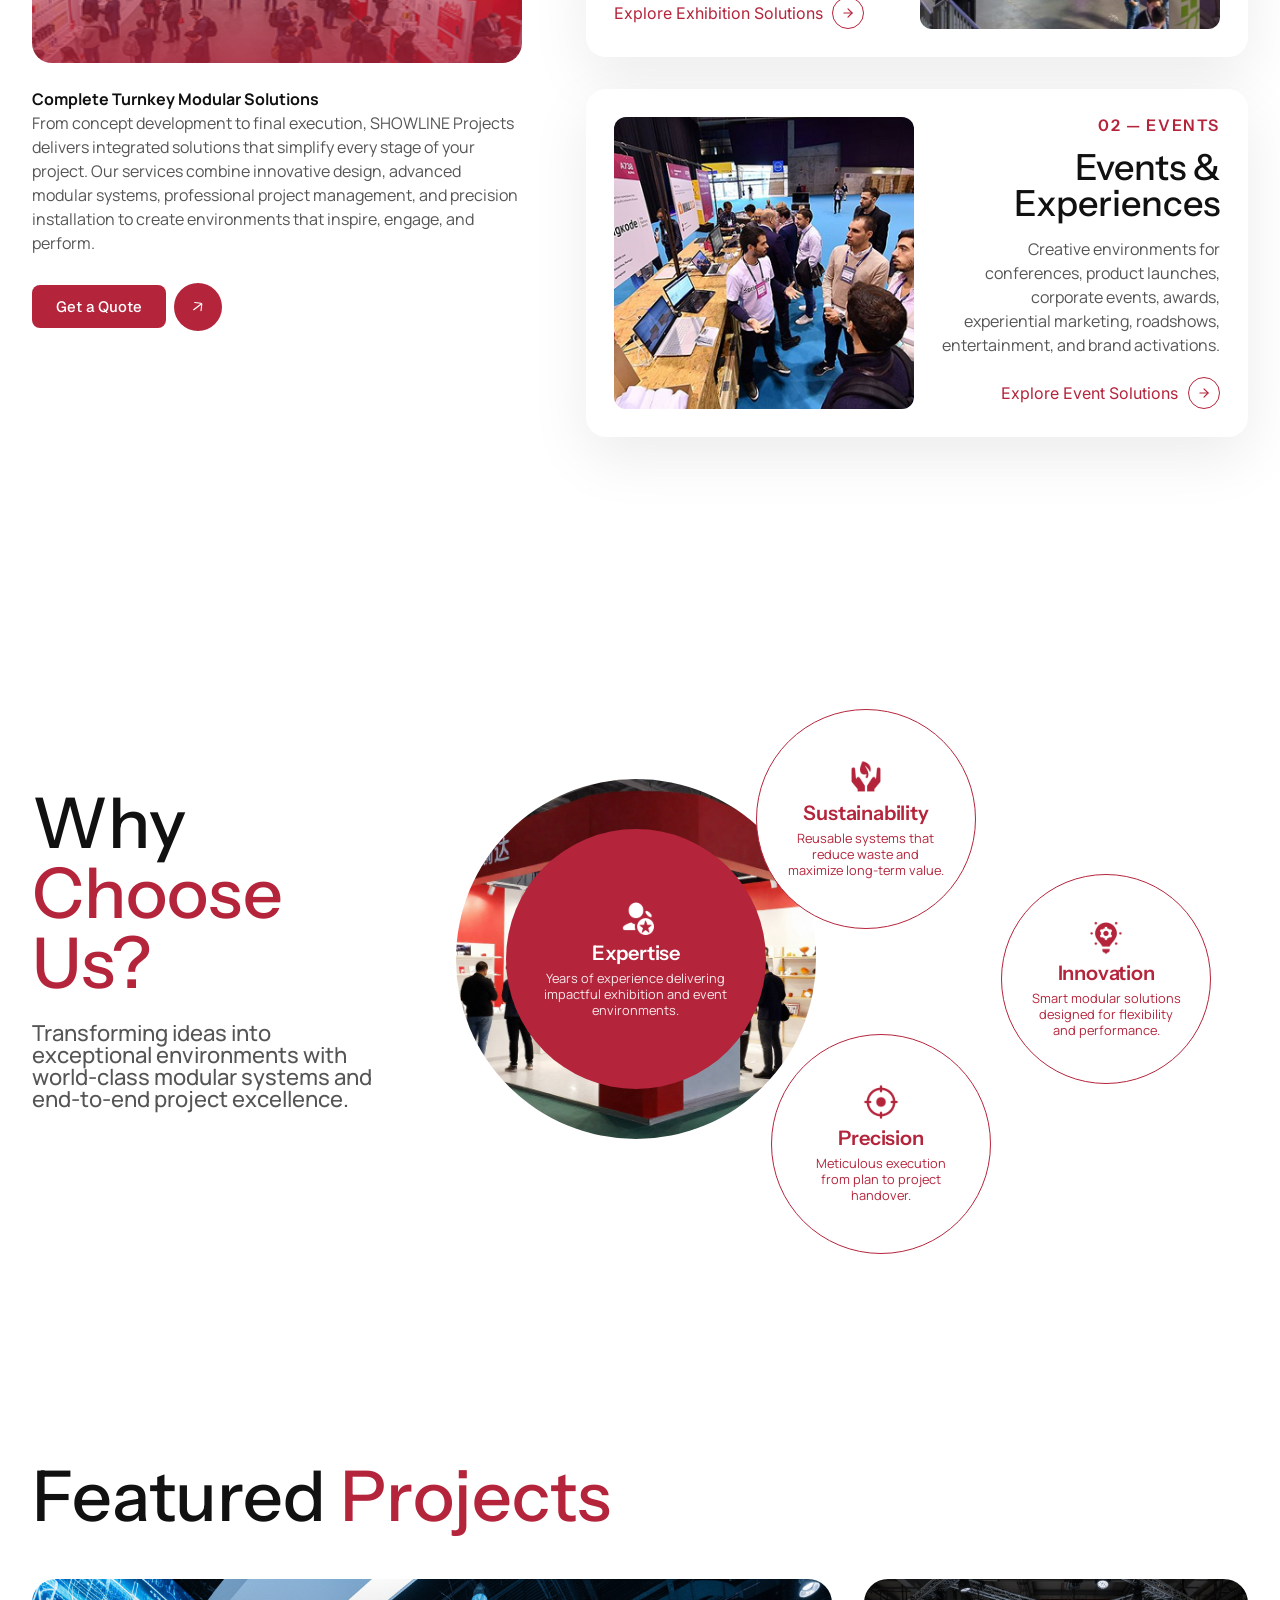
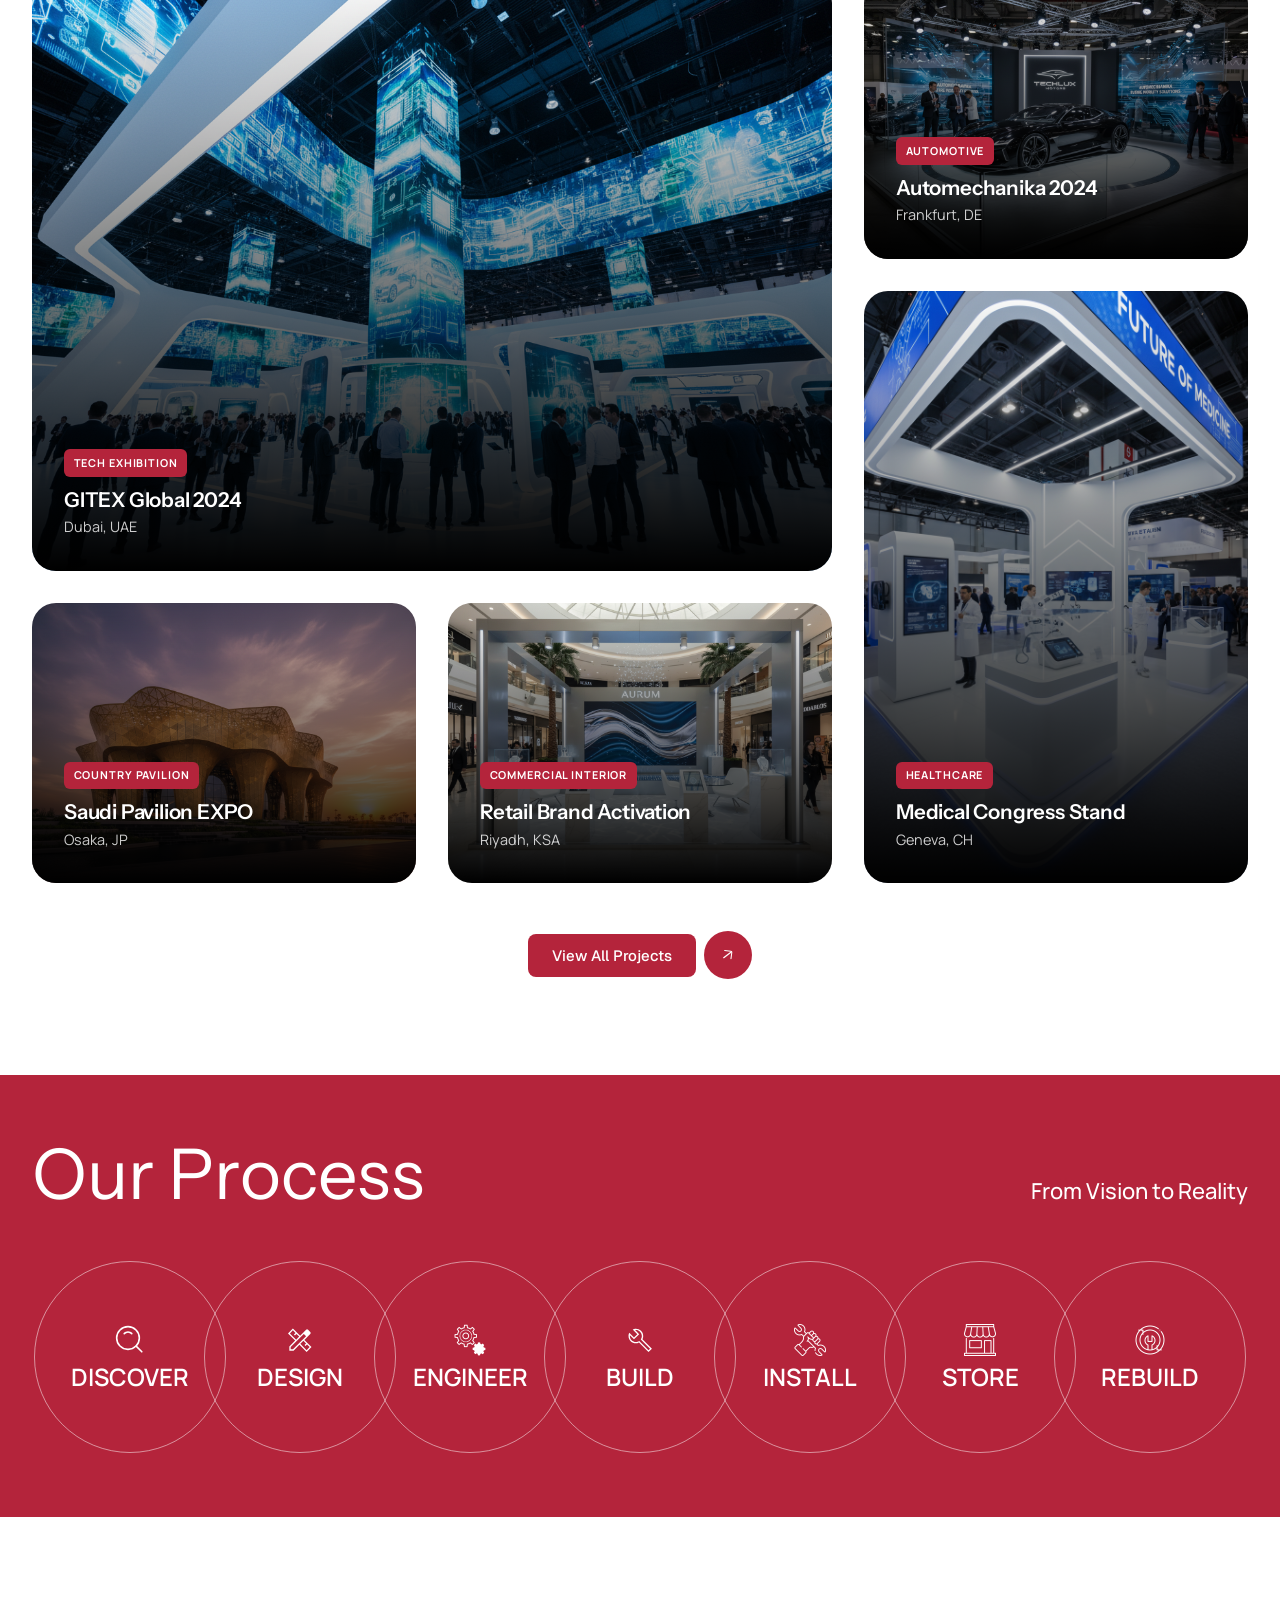
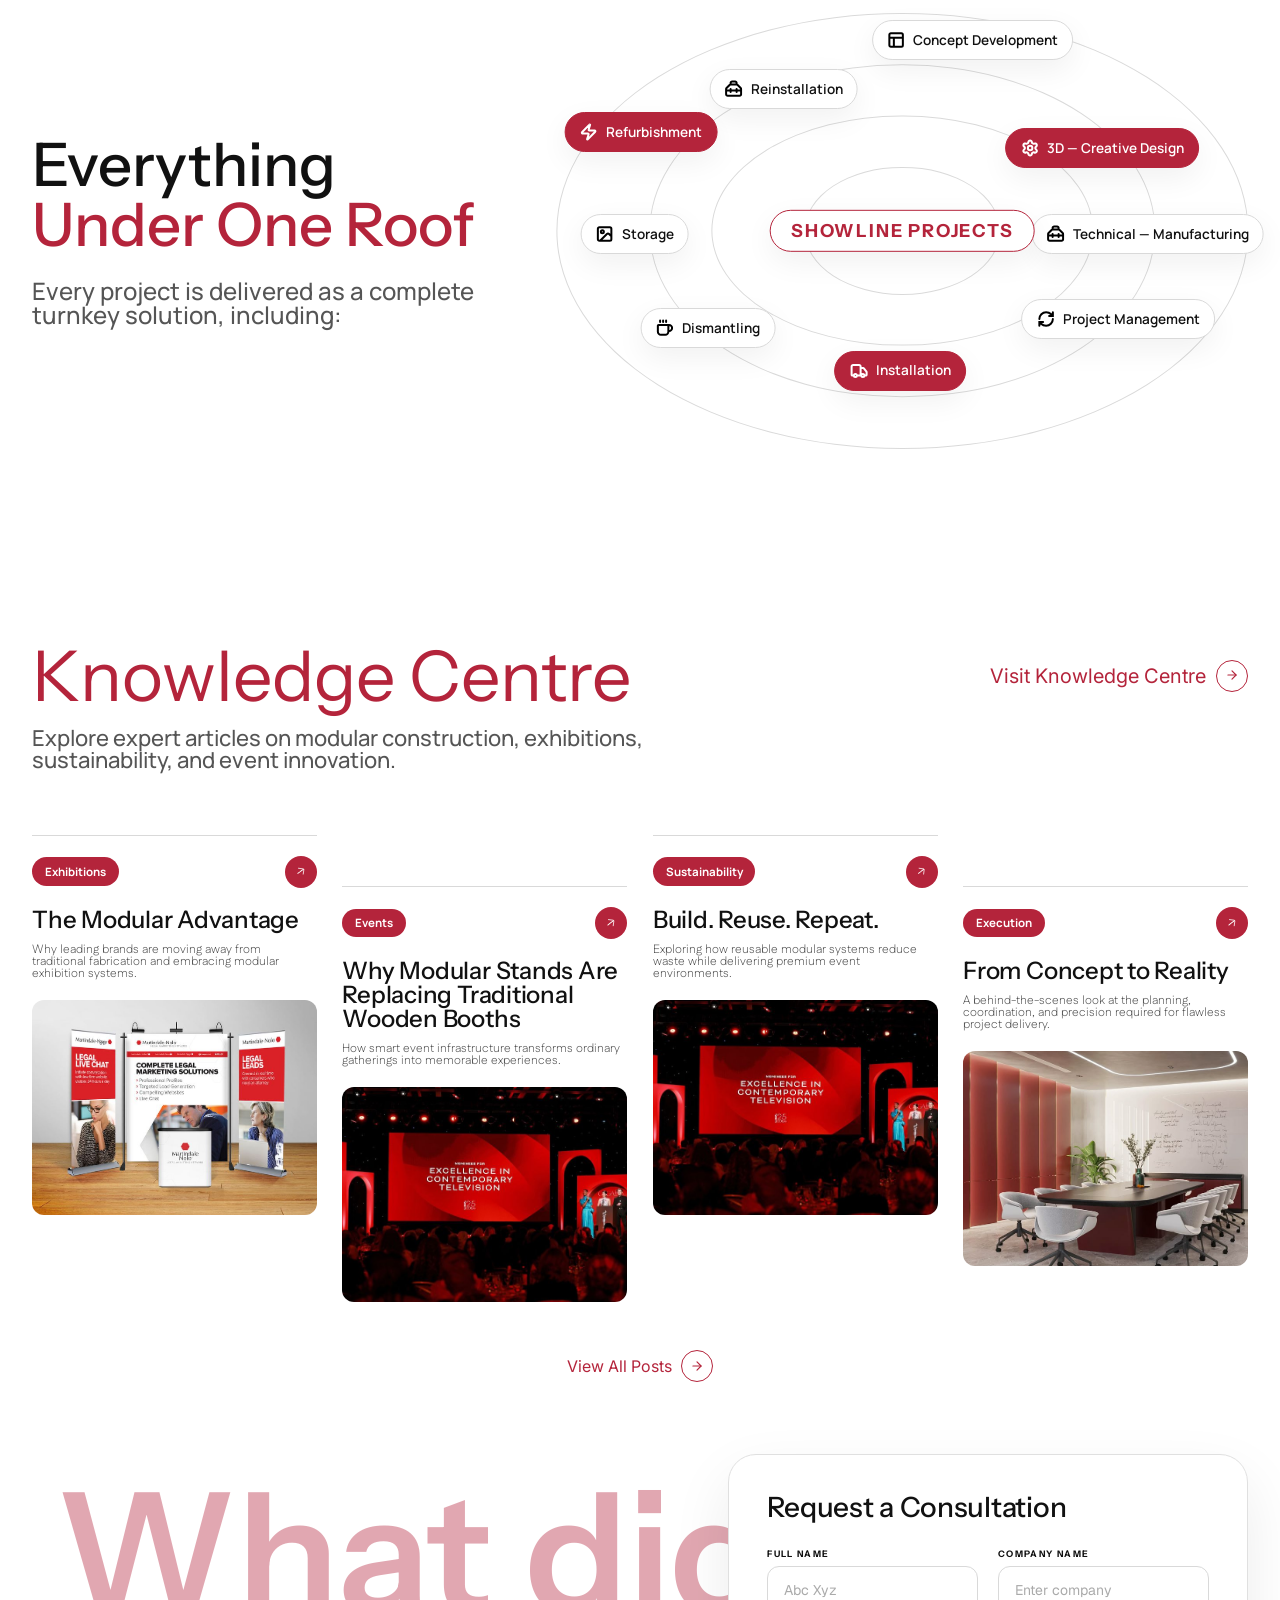
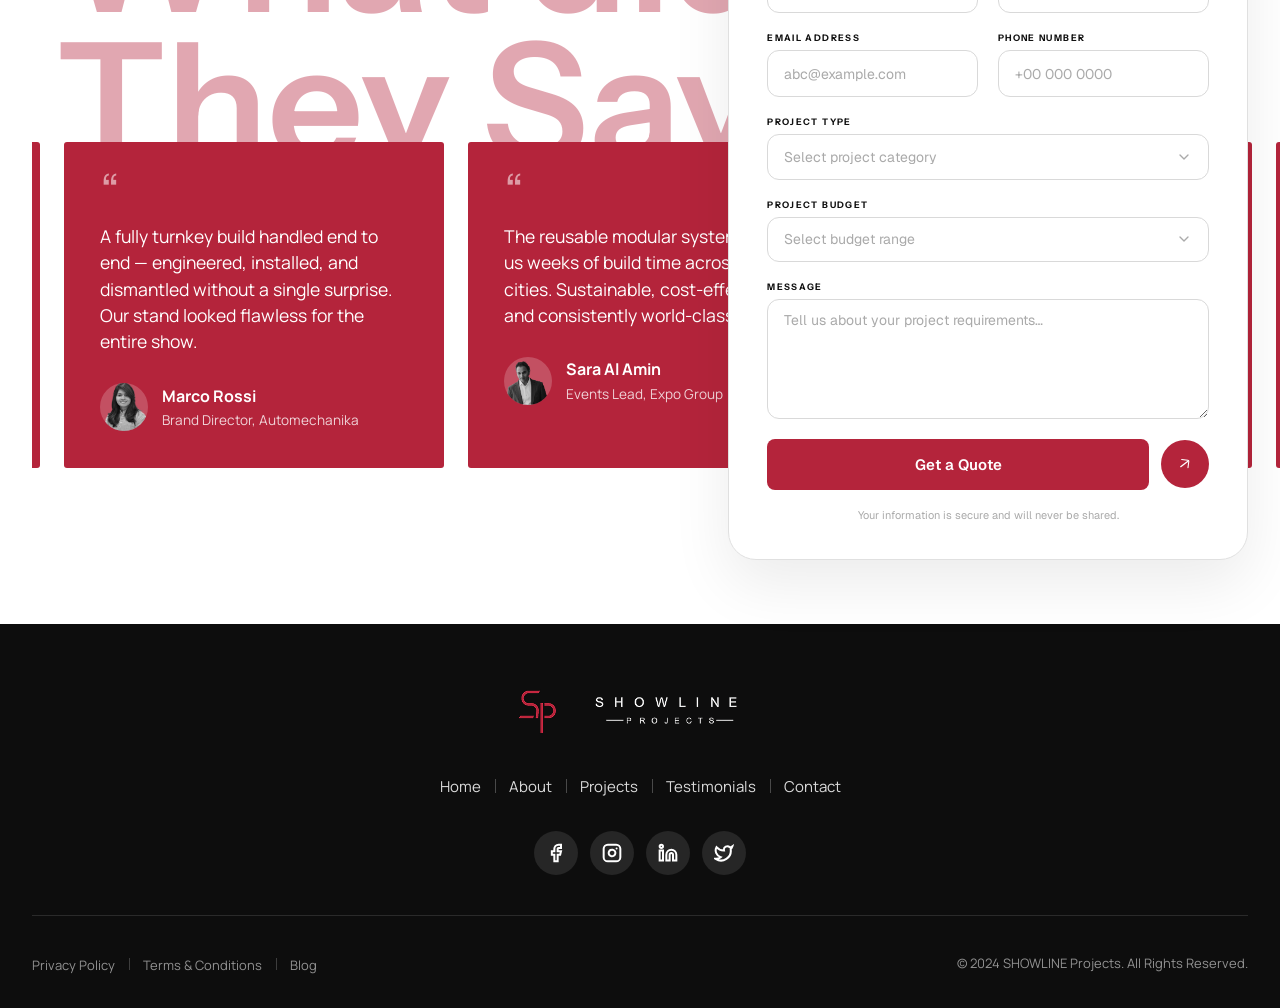
==== commit abdae858: "fix" ====
--- a/index.html
+++ b/index.html
@@ -77,7 +77,12 @@
             <img class="home-hero__bg" src="images/home/hero-bg-image.jpg" alt="" aria-hidden="true">
             <img class="home-hero__overlay" src="images/home/hero-section-overlay.png" alt="" aria-hidden="true">
             <div class="container home-hero__content">
-                <h1 id="hero-title" class="home-hero__title" data-aos="fade-up">Design. Build. Store. Rebuild</h1>
+                <h1 id="hero-title" class="home-hero__title">
+                    <span class="hero-word-reveal"><span class="hero-word">Design.</span></span>
+                    <span class="hero-word-reveal"><span class="hero-word">Build.</span></span>
+                    <span class="hero-word-reveal"><span class="hero-word">Store.</span></span>
+                    <span class="hero-word-reveal"><span class="hero-word">Rebuild</span></span>
+                </h1>
                 <p class="home-hero__subtitle" data-aos="fade-up" data-aos-delay="100">Smart Modular Solutions for Exhibitions, Events &amp; Experiential
                     Environments</p>
                 <div class="home-hero__actions" data-aos="fade-up" data-aos-delay="200">
--- a/css/home.css
+++ b/css/home.css
@@ -54,10 +54,53 @@
     font-weight: 500;
     /* 75px on desktop, kept to a single line; scales down only below ~1103px */
     font-size: min(75px, 6.8vw);
-    line-height: 1;
+    line-height: 1.15; /* Adjusted slightly to accommodate overflow hidden in spans */
     letter-spacing: -0.06em;
     white-space: nowrap;
     margin-bottom: 1rem;
+}
+
+/* Rise-up word-by-word animation for Hero Title */
+.hero-word-reveal {
+    display: inline-block;
+    overflow: hidden;
+    vertical-align: bottom;
+    padding-bottom: 0.05em; /* Accommodate letters like 'g' with descenders */
+    padding-right: 0.25em;  /* Prevent clipping of italic slants */
+    margin-bottom: -0.05em; /* Align baseline perfectly */
+    margin-right: -0.22em;  /* Adjust spacing to compensate for padding-right */
+}
+
+.hero-word {
+    display: inline-block;
+    opacity: 0;
+    transform: translateY(100%);
+    animation: heroRiseUp 0.85s cubic-bezier(0.16, 1, 0.3, 1) forwards;
+}
+
+/* Staggered animation delays for each word */
+.hero-word-reveal:nth-child(1) .hero-word {
+    animation-delay: 0.15s;
+}
+.hero-word-reveal:nth-child(2) .hero-word {
+    animation-delay: 0.35s;
+}
+.hero-word-reveal:nth-child(3) .hero-word {
+    animation-delay: 0.55s;
+}
+.hero-word-reveal:nth-child(4) .hero-word {
+    animation-delay: 0.75s;
+}
+
+@keyframes heroRiseUp {
+    0% {
+        opacity: 0;
+        transform: translateY(105%);
+    }
+    100% {
+        opacity: 1;
+        transform: translateY(0);
+    }
 }
 
 .home-hero__subtitle {
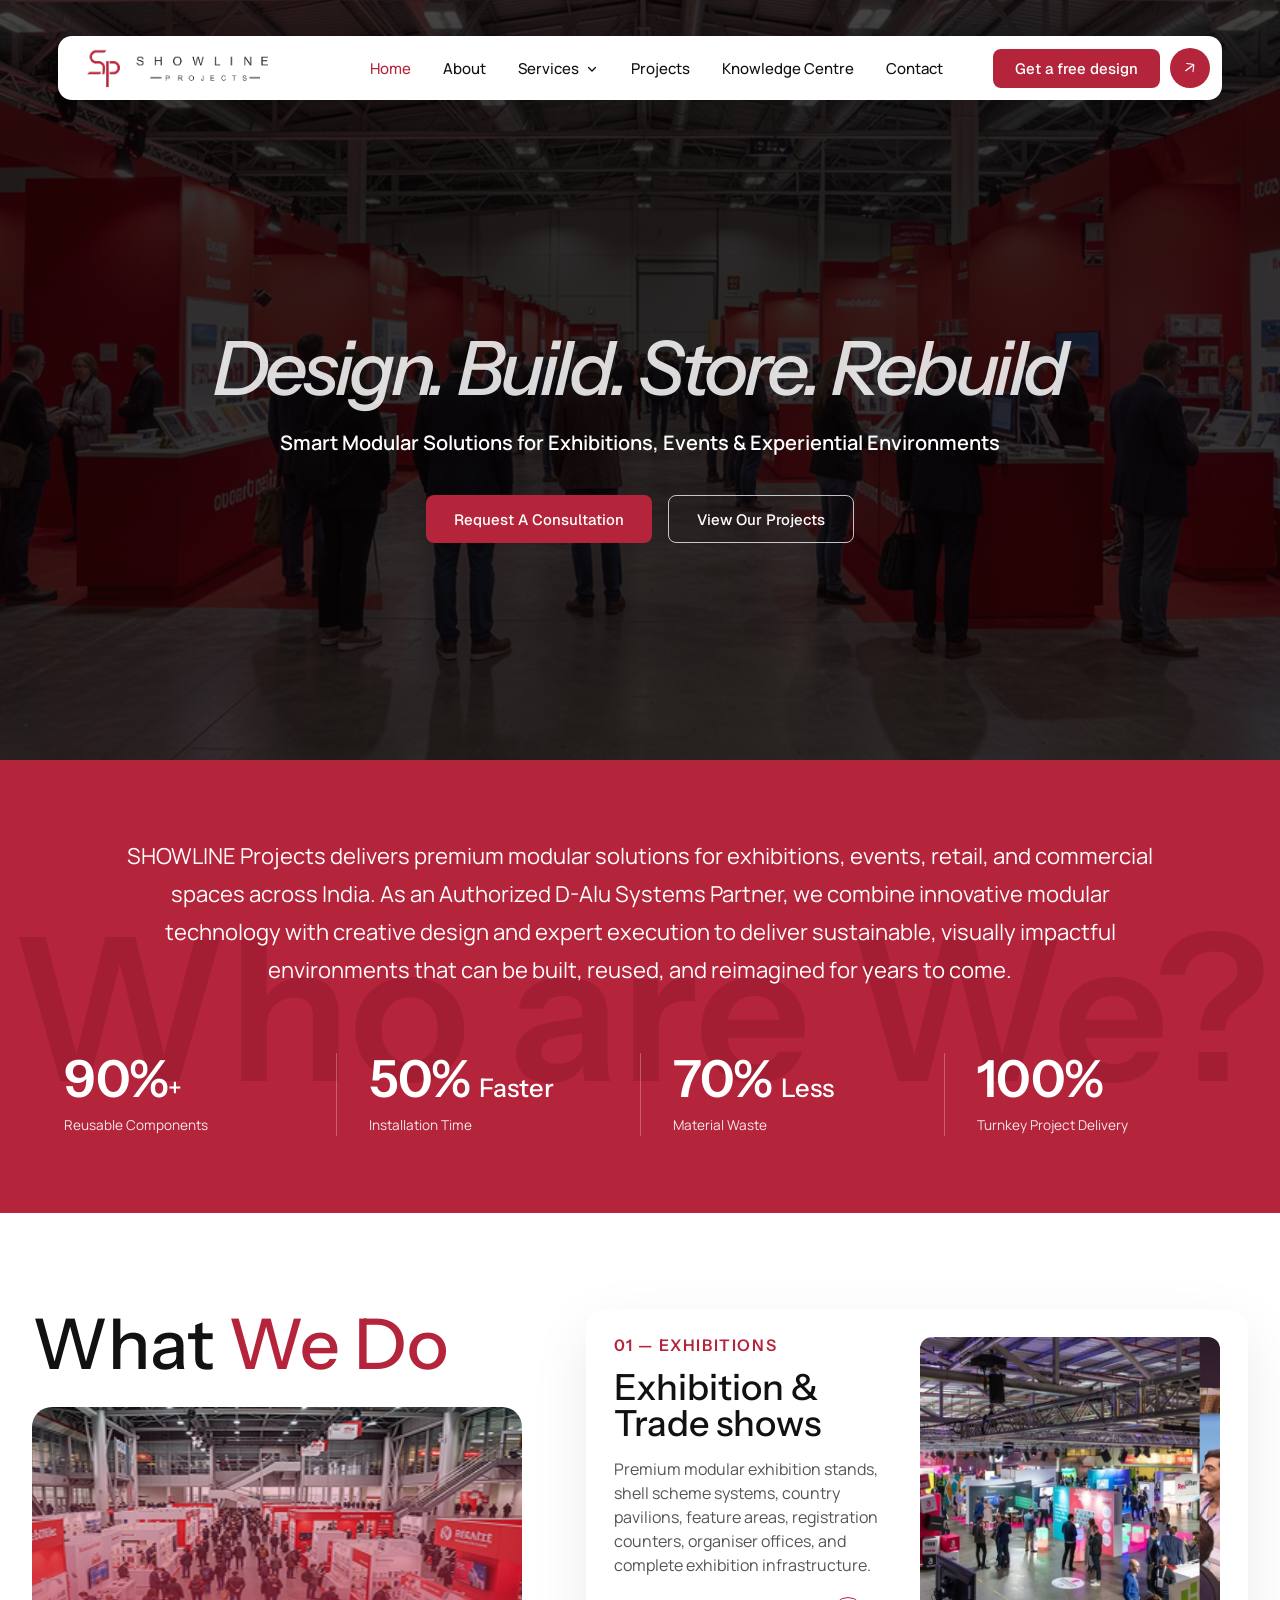
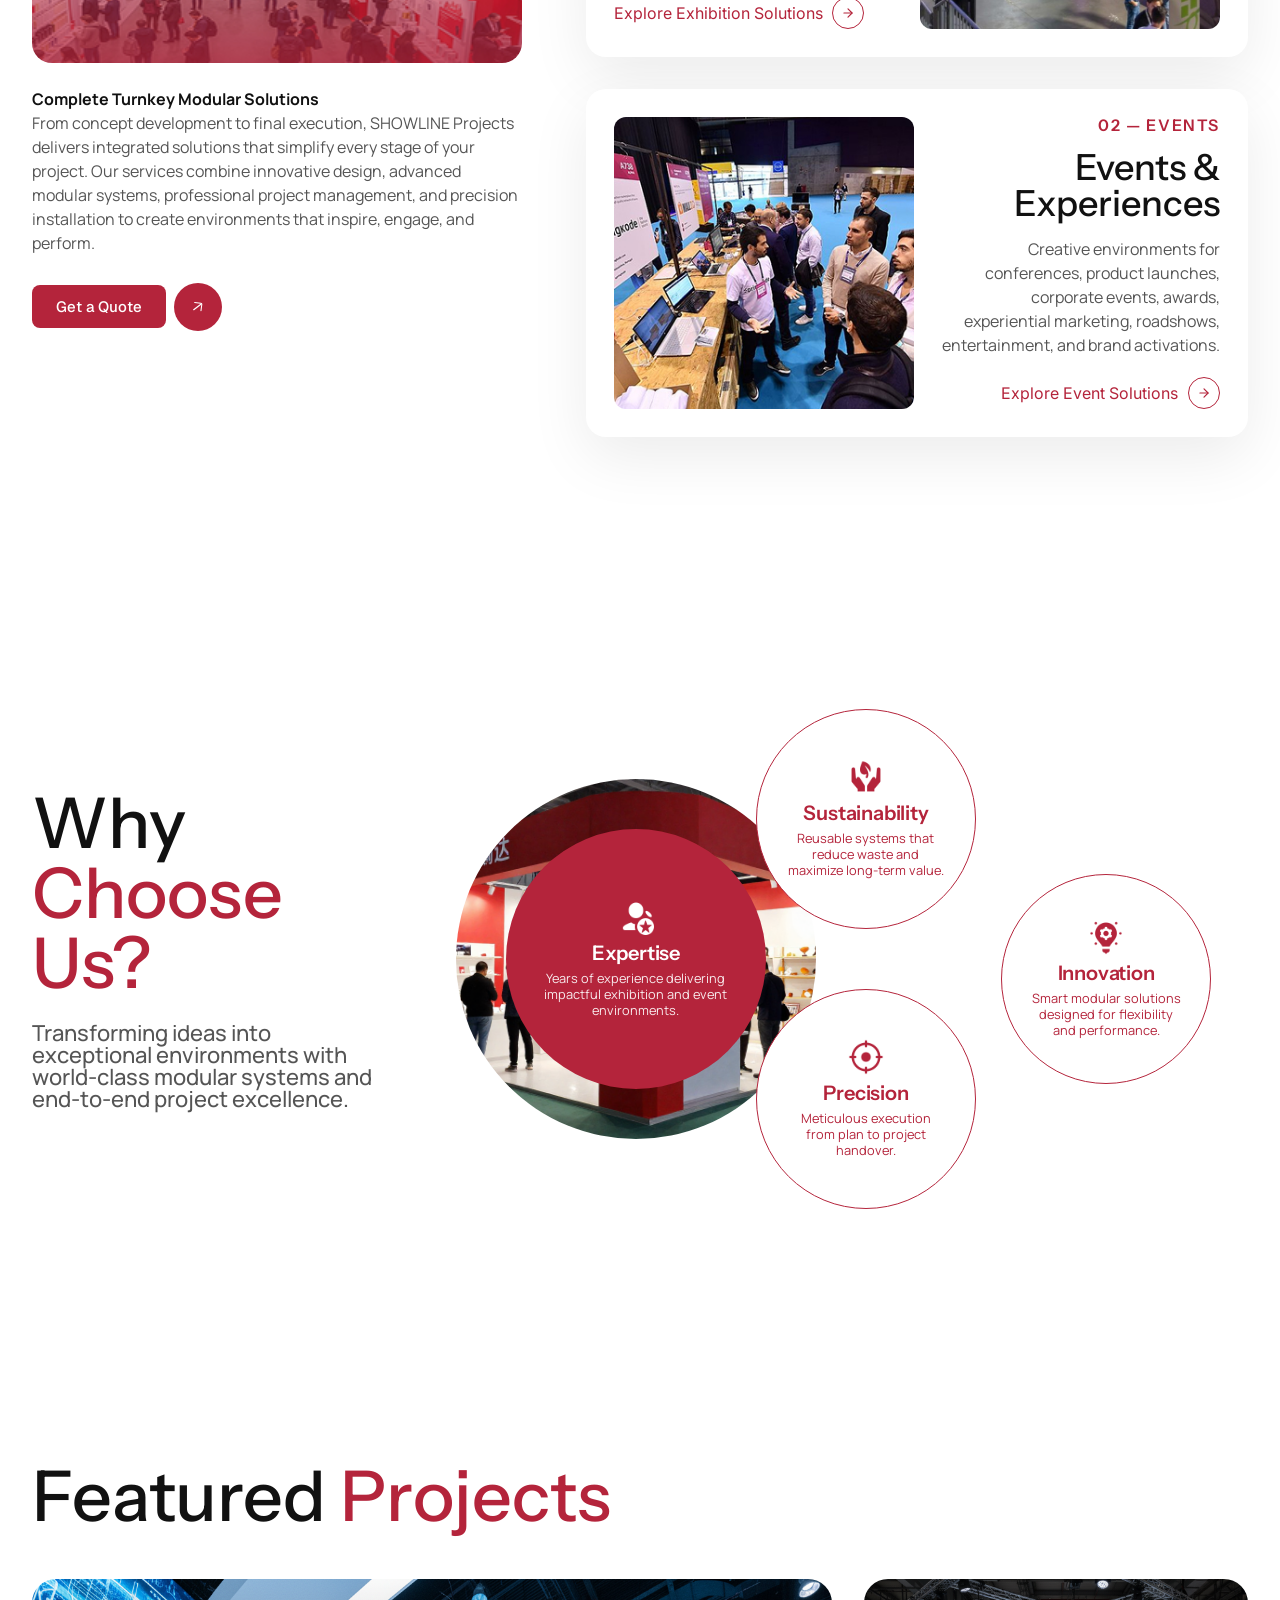
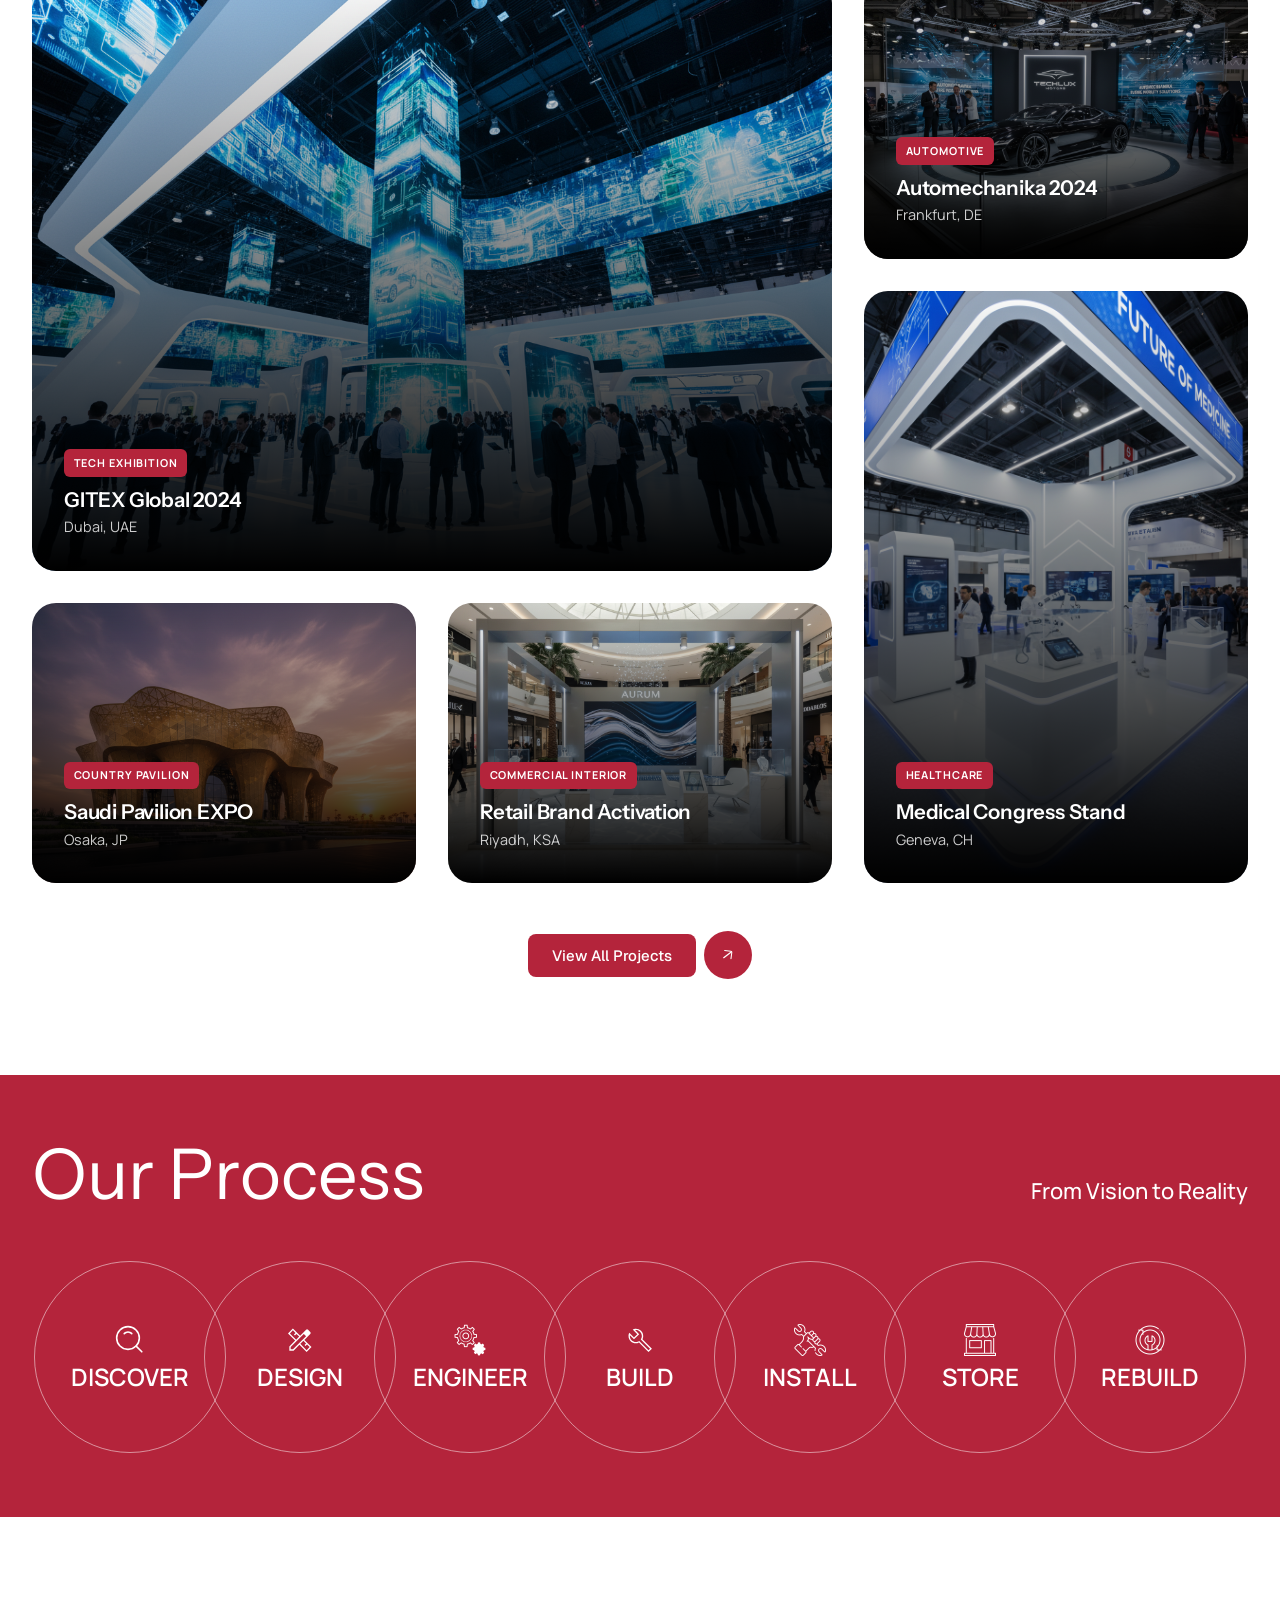
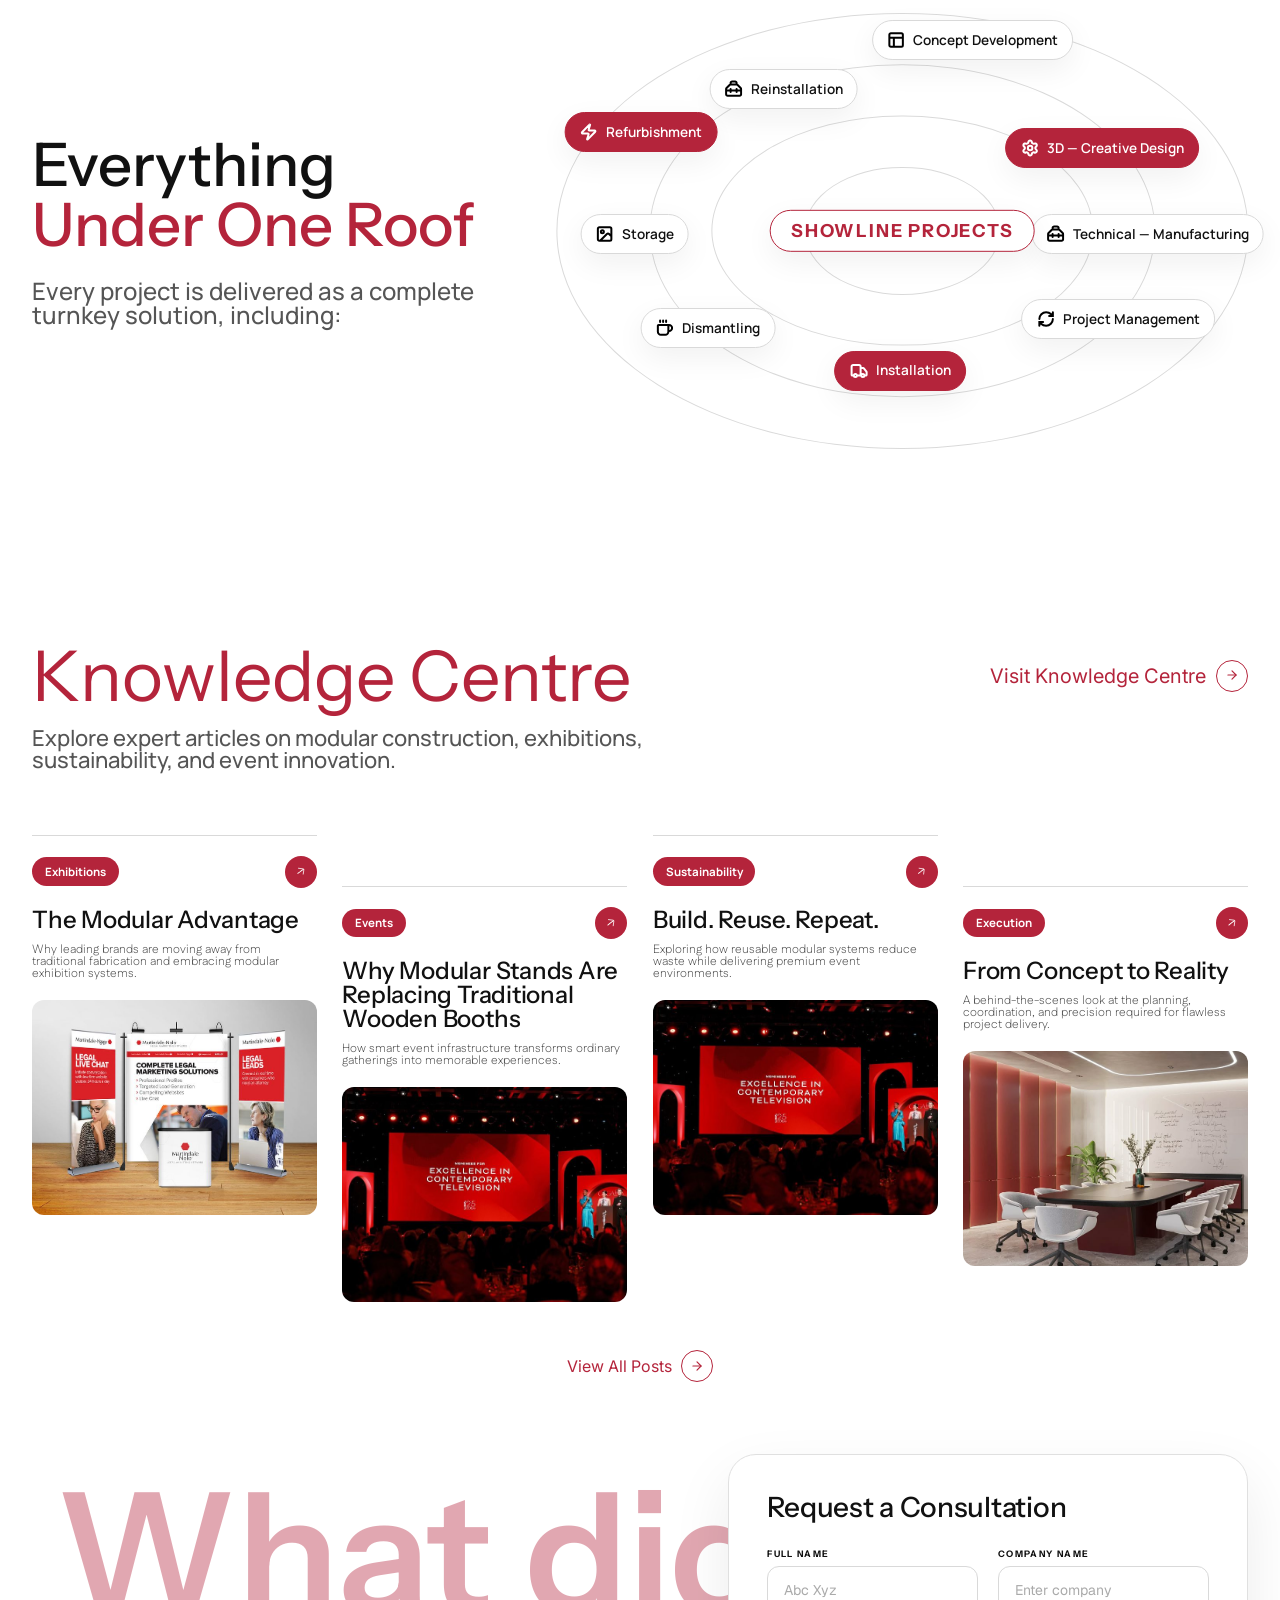
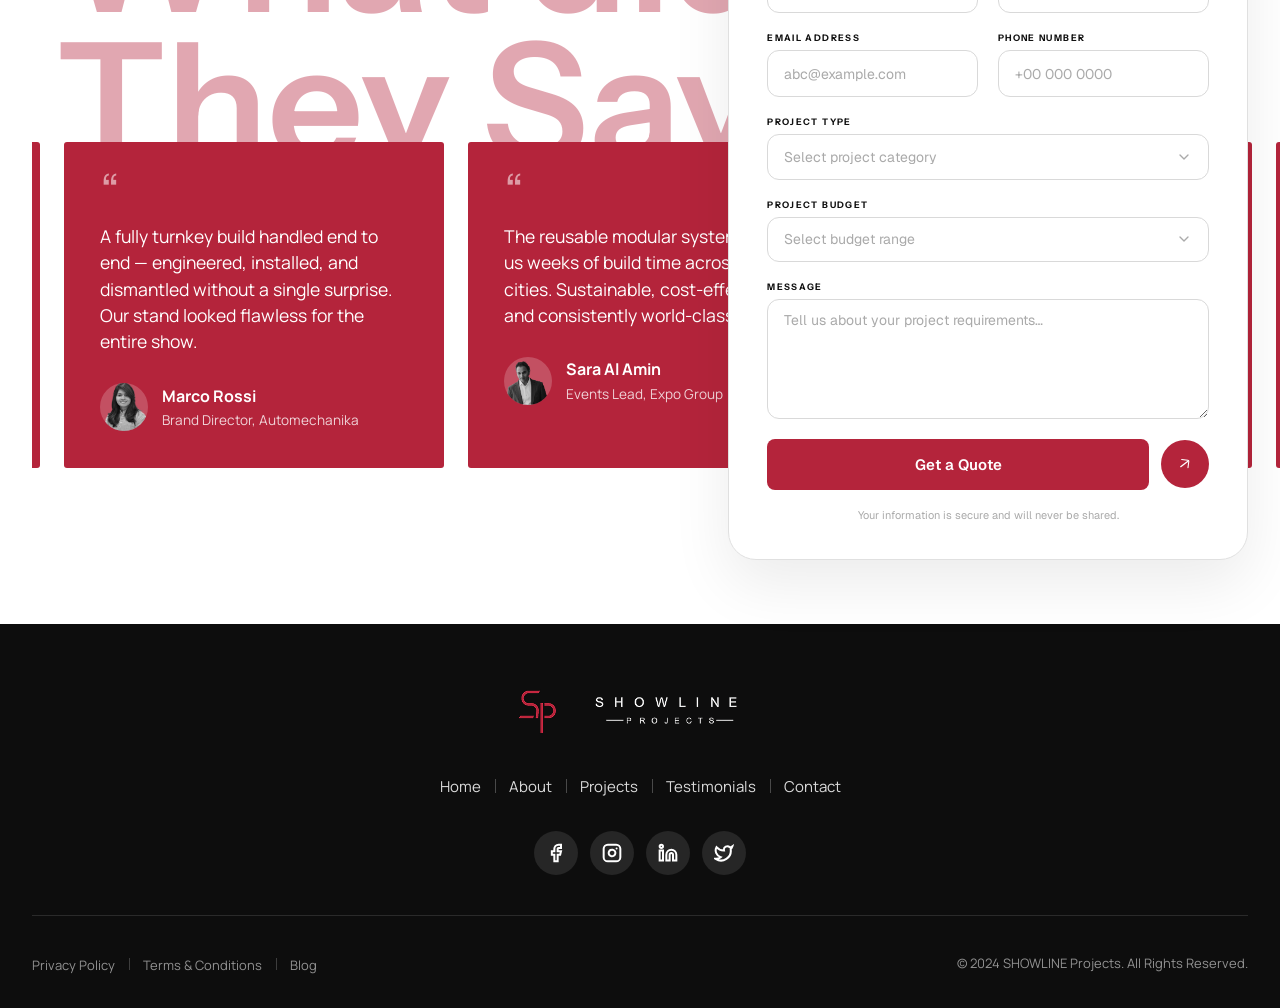
==== commit 9183f5b2: "Refactor hero title structure in HTML and CSS for improved animation; update class targeting for Wor" ====
--- a/index.html
+++ b/index.html
@@ -78,10 +78,10 @@
             <img class="home-hero__overlay" src="images/home/hero-section-overlay.png" alt="" aria-hidden="true">
             <div class="container home-hero__content">
                 <h1 id="hero-title" class="home-hero__title">
-                    <span class="hero-word-reveal"><span class="hero-word">Design.</span></span>
-                    <span class="hero-word-reveal"><span class="hero-word">Build.</span></span>
-                    <span class="hero-word-reveal"><span class="hero-word">Store.</span></span>
-                    <span class="hero-word-reveal"><span class="hero-word">Rebuild</span></span>
+                    <span><span>Design.</span></span>
+                    <span><span>Build.</span></span>
+                    <span><span>Store.</span></span>
+                    <span><span>Rebuild</span></span>
                 </h1>
                 <p class="home-hero__subtitle" data-aos="fade-up" data-aos-delay="100">Smart Modular Solutions for Exhibitions, Events &amp; Experiential
                     Environments</p>
--- a/css/home.css
+++ b/css/home.css
@@ -60,8 +60,11 @@
     margin-bottom: 1rem;
 }
 
-/* Rise-up word-by-word animation for Hero Title */
-.hero-word-reveal {
+/* Rise-up word-by-word animation for Hero Title.
+   Spans are class-less (WordPress strips inline classes) — targeted structurally:
+   .home-hero__title > span   = the word wrapper (was .hero-word-reveal)
+   .home-hero__title > span > span = the rising word (was .hero-word) */
+.home-hero__title > span {
     display: inline-block;
     overflow: hidden;
     vertical-align: bottom;
@@ -71,7 +74,7 @@
     margin-right: -0.22em;  /* Adjust spacing to compensate for padding-right */
 }
 
-.hero-word {
+.home-hero__title > span > span {
     display: inline-block;
     opacity: 0;
     transform: translateY(100%);
@@ -79,16 +82,16 @@
 }
 
 /* Staggered animation delays for each word */
-.hero-word-reveal:nth-child(1) .hero-word {
+.home-hero__title > span:nth-child(1) > span {
     animation-delay: 0.15s;
 }
-.hero-word-reveal:nth-child(2) .hero-word {
+.home-hero__title > span:nth-child(2) > span {
     animation-delay: 0.35s;
 }
-.hero-word-reveal:nth-child(3) .hero-word {
+.home-hero__title > span:nth-child(3) > span {
     animation-delay: 0.55s;
 }
-.hero-word-reveal:nth-child(4) .hero-word {
+.home-hero__title > span:nth-child(4) > span {
     animation-delay: 0.75s;
 }
 
@@ -435,7 +438,9 @@
 
 /* photo circle centre is (180, 330); small circles hug its right edge, innovation sits out right */
 .why-circle--sustainability { width: 220px; height: 220px; left: 300px; top: 80px; }
-.why-circle--precision      { width: 220px; height: 220px; left: 315px; top: 405px; }
+/* Vertical mirror of sustainability about the photo-circle centre (y=330): same x,
+   symmetric y, so it overlaps the red Expertise circle by the same amount. */
+.why-circle--precision      { width: 220px; height: 220px; left: 300px; top: 360px; }
 .why-circle--innovation     { width: 210px; height: 210px; left: 545px; top: 245px; }
 
 .why-circle--center {
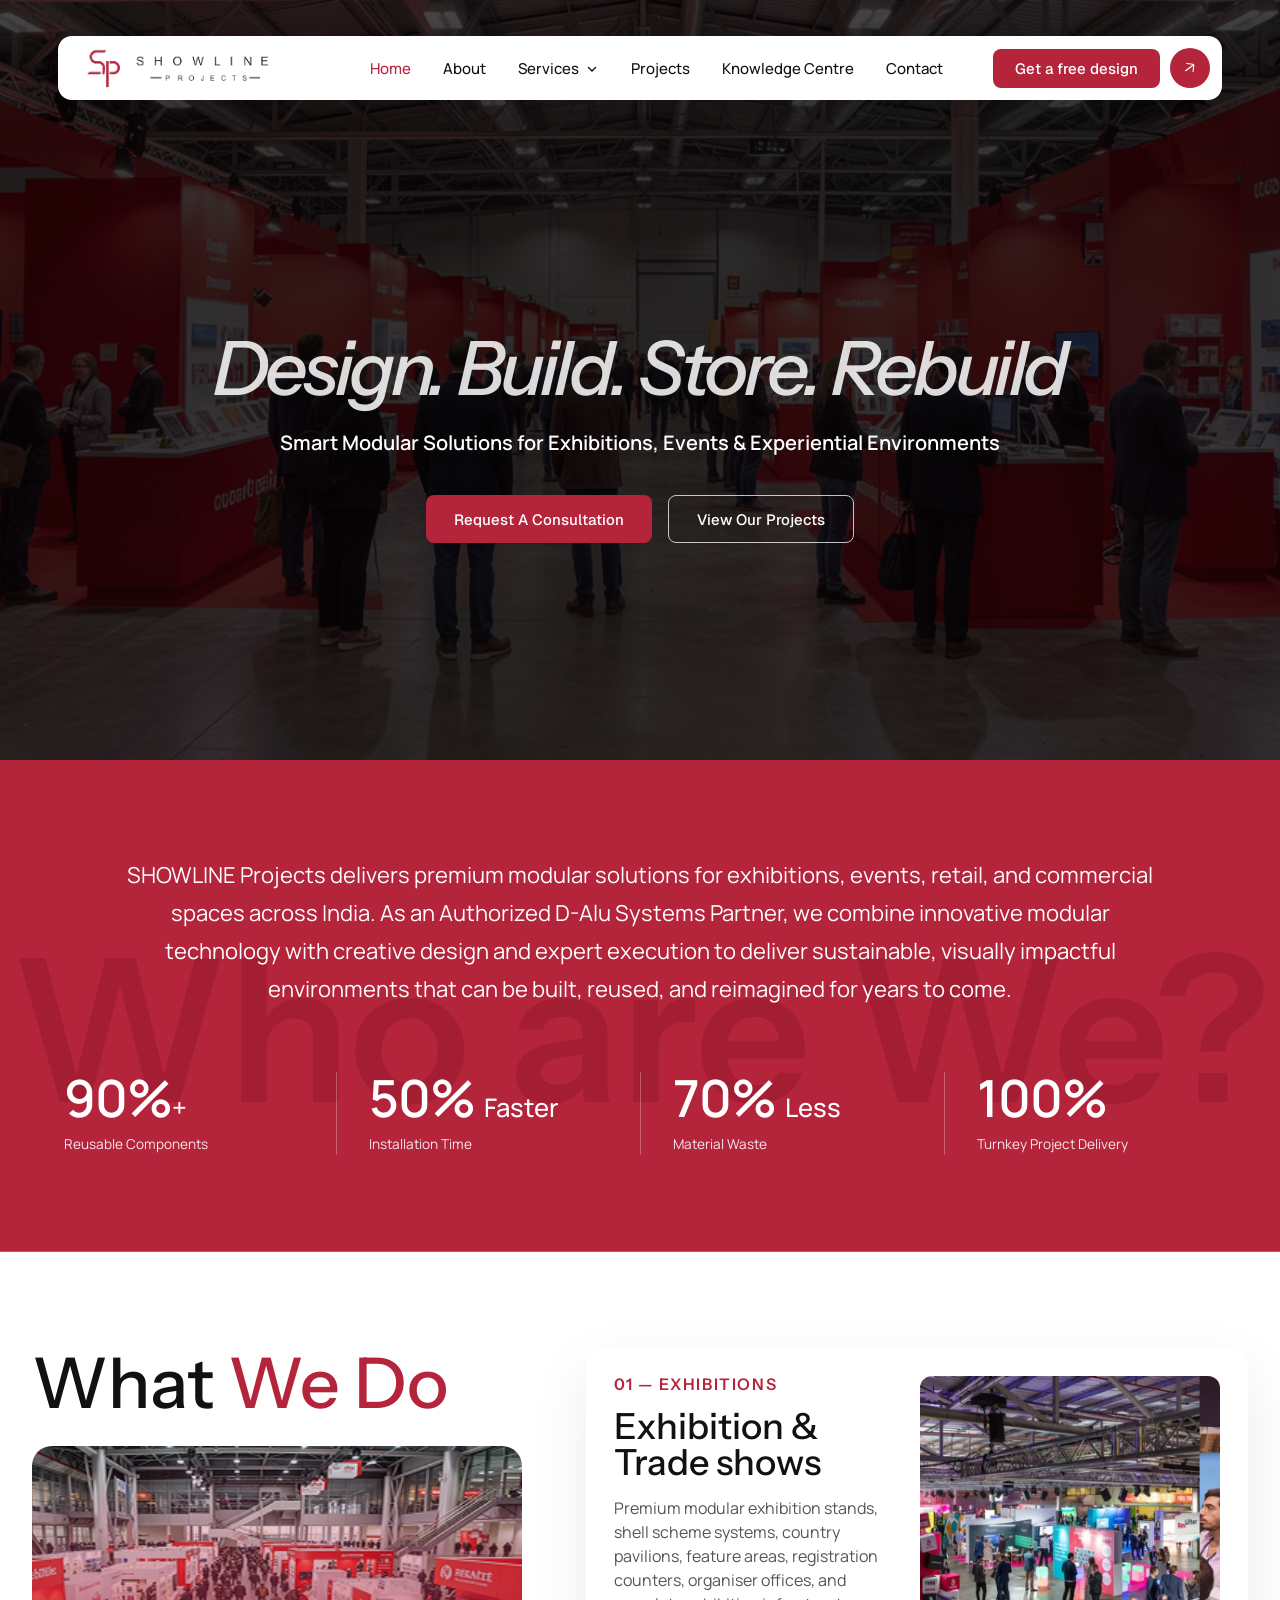
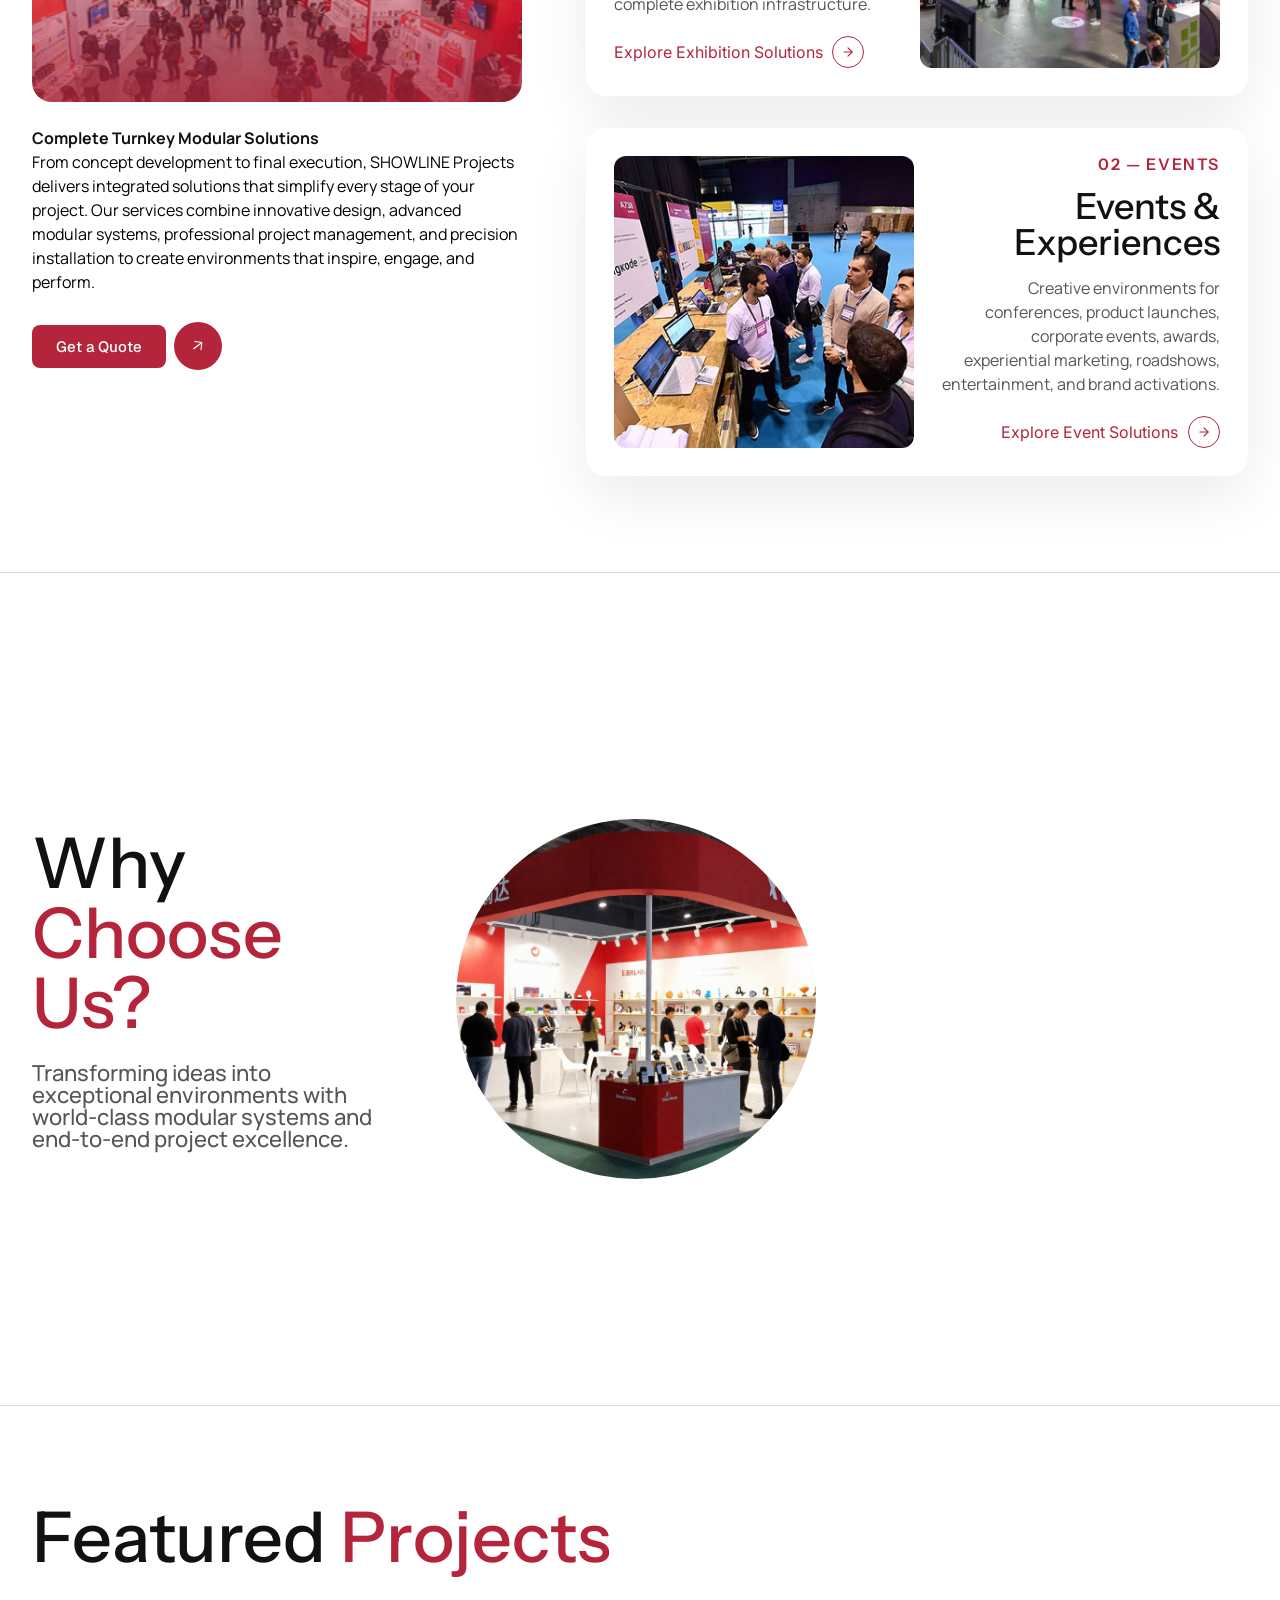
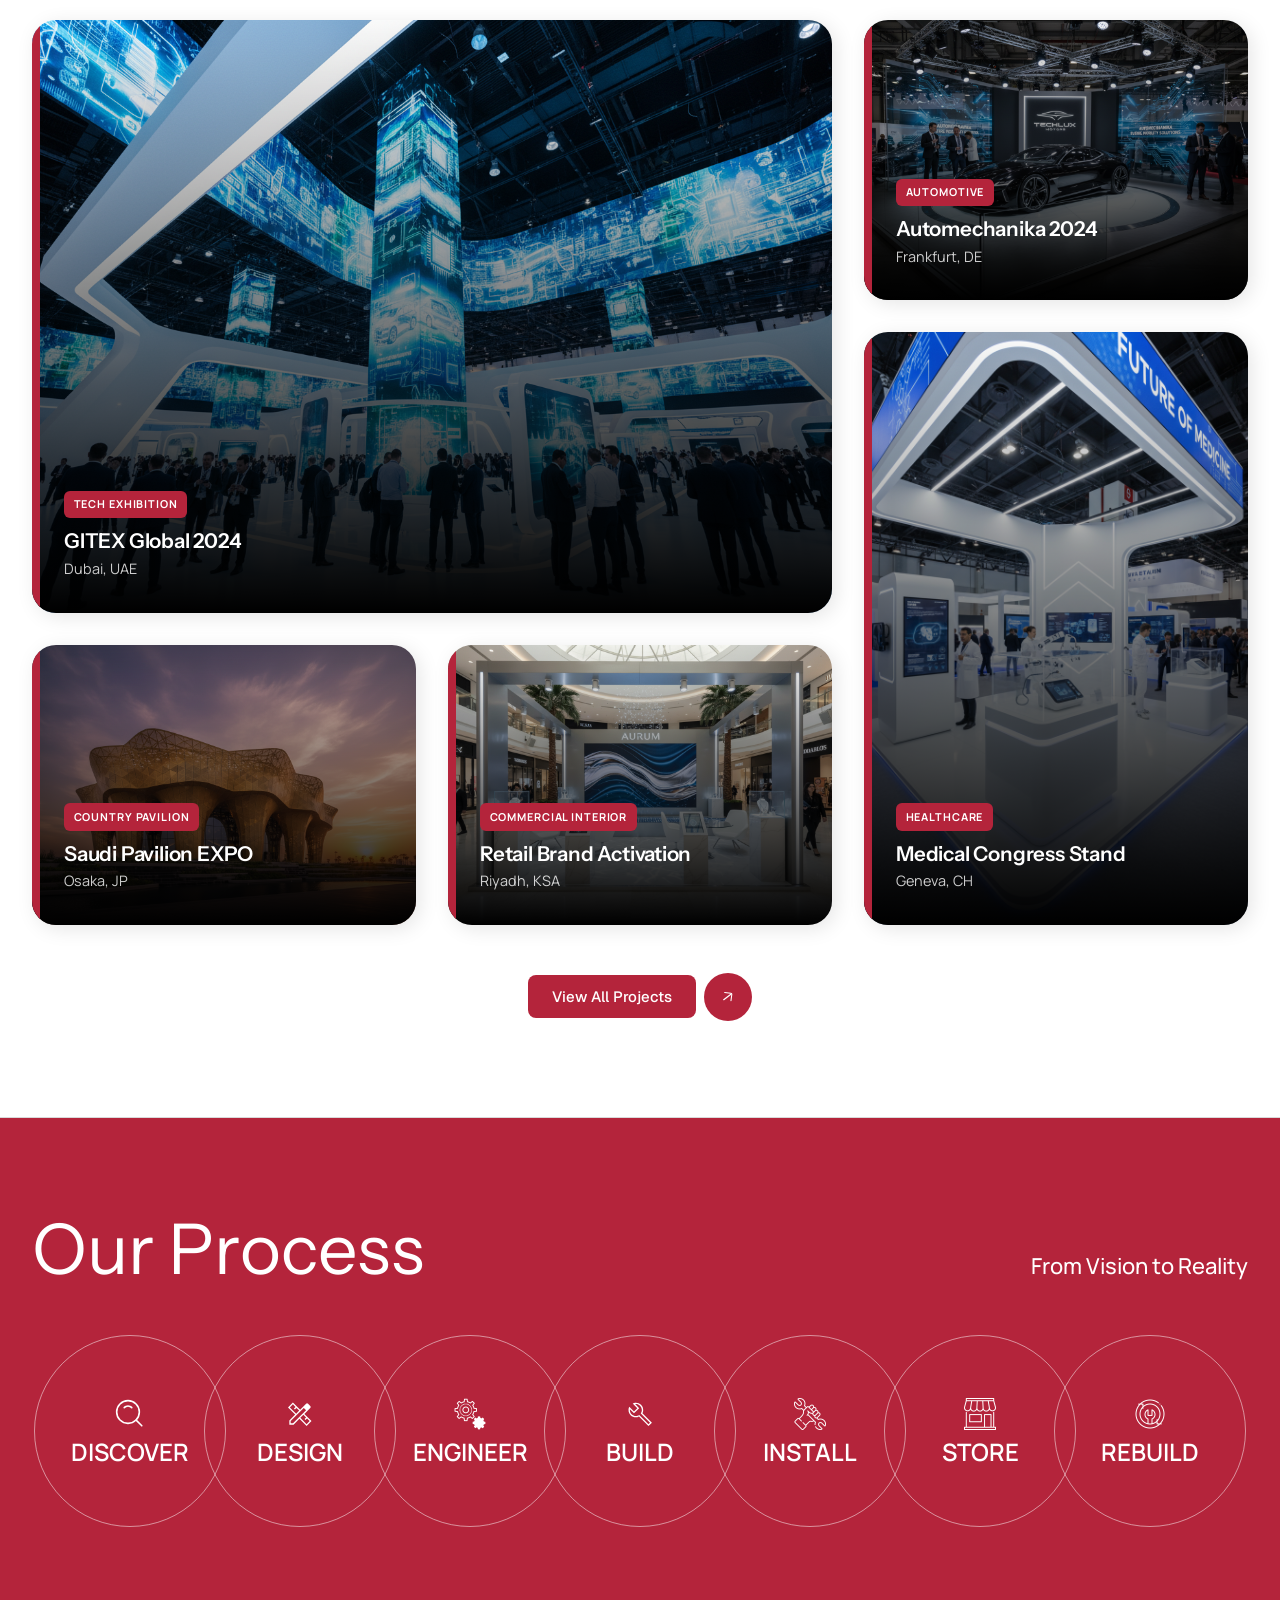
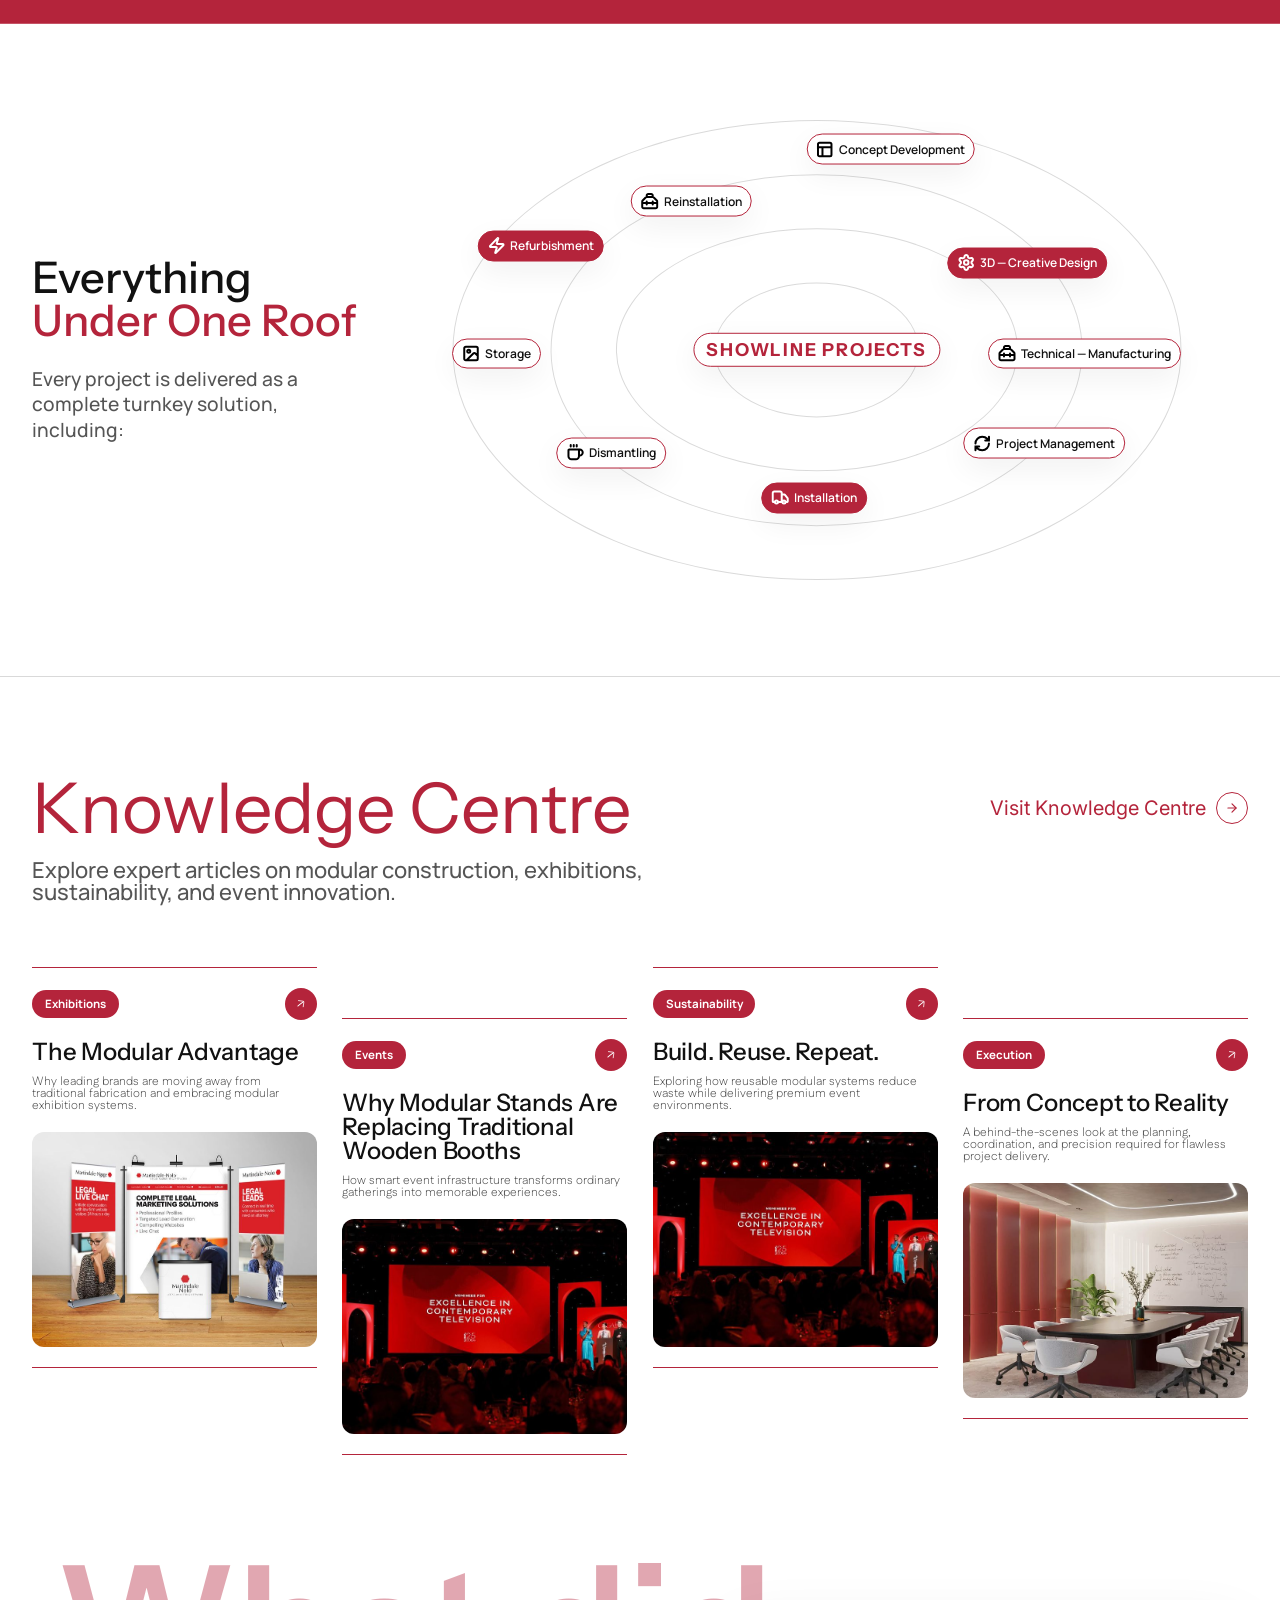
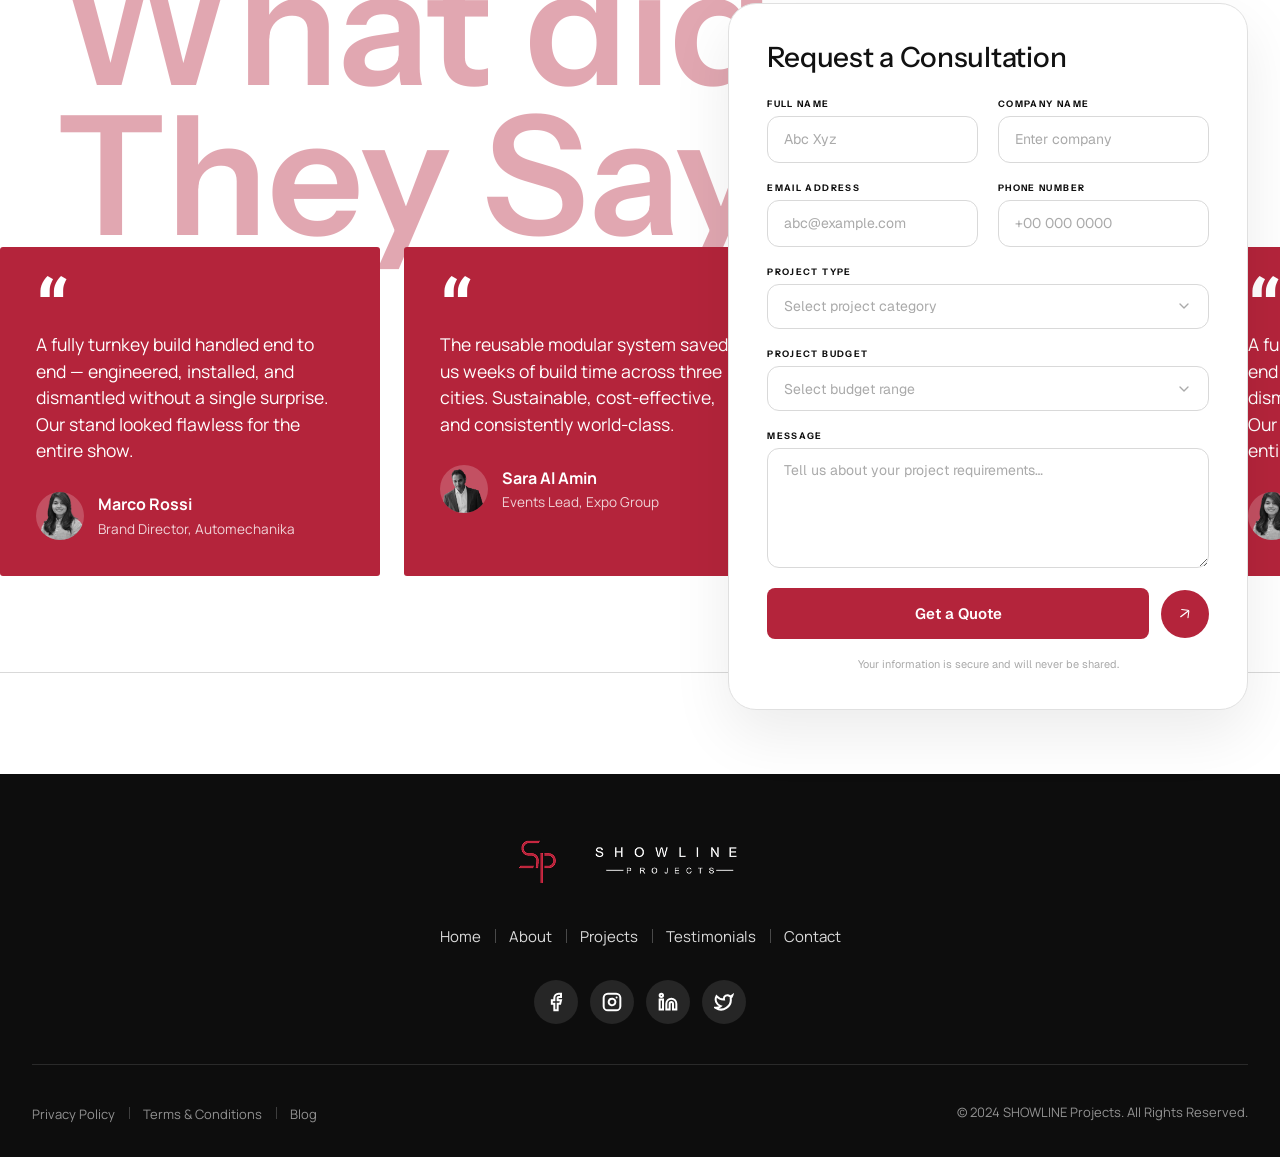
==== commit 67158948: "Update typography and home page styles for consistency; adjust font families and improve text layout" ====
--- a/index.html
+++ b/index.html
@@ -83,7 +83,8 @@
                     <span><span>Store.</span></span>
                     <span><span>Rebuild</span></span>
                 </h1>
-                <p class="home-hero__subtitle" data-aos="fade-up" data-aos-delay="100">Smart Modular Solutions for Exhibitions, Events &amp; Experiential
+                <p class="home-hero__subtitle" data-aos="fade-up" data-aos-delay="100">Smart Modular Solutions for
+                    Exhibitions, Events &amp; Experiential
                     Environments</p>
                 <div class="home-hero__actions" data-aos="fade-up" data-aos-delay="200">
                     <a href="#contact" class="btn btn-primary">Request A Consultation</a>
@@ -96,7 +97,8 @@
         <section class="home-intro red-block" aria-label="Company overview">
             <span aria-hidden="true">Who are We?</span>
             <div class="container">
-                <p class="home-intro__lead" data-aos="fade-up">SHOWLINE Projects delivers premium modular solutions for exhibitions,
+                <p class="home-intro__lead" data-aos="fade-up">SHOWLINE Projects delivers premium modular solutions for
+                    exhibitions,
                     events, retail, and commercial spaces across India. As an Authorized D-Alu Systems Partner, we
                     combine innovative modular technology with creative design and expert execution to deliver
                     sustainable, visually impactful environments that can be built, reused, and reimagined for years
@@ -286,7 +288,8 @@
                     </article>
                 </div>
 
-                <a href="projects.html" class="projects__cta btn-pair" style="text-decoration: none;" data-aos="fade-up">
+                <a href="projects.html" class="projects__cta btn-pair" style="text-decoration: none;"
+                    data-aos="fade-up">
                     <span>View All Projects</span>
                     <span aria-hidden="true">
                         <img src="images/icons/icon-arrow-navbar.svg" alt="" width="24" height="24">
@@ -350,7 +353,8 @@
                     <p class="oneroof__text">Every project is delivered as a complete turnkey solution, including:</p>
                 </div>
 
-                <div class="oneroof__diagram" role="list" aria-label="Turnkey services" data-aos="zoom-in" data-aos-delay="100">
+                <div class="oneroof__diagram" role="list" aria-label="Turnkey services" data-aos="zoom-in"
+                    data-aos-delay="100">
                     <span aria-hidden="true"></span>
                     <span aria-hidden="true"></span>
                     <span aria-hidden="true"></span>
--- a/css/home.css
+++ b/css/home.css
@@ -139,11 +139,32 @@
     background-color: rgba(255, 255, 255, 0.14);
 }
 
+/* ===================== SECTION RHYTHM + DIVIDERS ===================== */
+/* Consistent vertical padding and a thin rule under each home section
+   (hero excluded; contact sits last before the footer). */
+.home-intro,
+.services,
+.why,
+.projects,
+.process,
+.oneroof,
+.knowledge,
+.testimonials {
+    padding-block: var(--section-pad-y);
+    border-bottom: 1px solid var(--color-line);
+}
+
+.home-intro.red-block,
+.process.red-block {
+    border-bottom-color: rgba(255, 255, 255, 0.22);
+}
+
+/* Knowledge flows into testimonials/form — no rule between them */
+.knowledge {
+    border-bottom: none;
+}
+
 /* ===================== INTRO + STATS ===================== */
-.home-intro {
-    padding-block: clamp(3rem, 6vw, 5rem);
-}
-
 .home-intro > span {
     position: absolute;
     left: 50%;
@@ -190,7 +211,7 @@
 
 .stat__value {
     color: var(--color-white);
-    font-family: var(--font-heading);
+    font-family: var(--font-body);      /* Manrope */
     font-weight: 600;
     font-size: clamp(2.5rem, 4vw, 4rem);
     line-height: 1;
@@ -236,7 +257,7 @@
 }
 
 .services__text {
-    color: var(--color-body);
+    color: #000000;
     font-family: var(--font-body);
     font-weight: 400;
     font-size: 16px;
@@ -499,6 +520,20 @@
     position: relative;
     border-radius: 24px;
     overflow: hidden;
+    box-shadow: var(--shadow-project);
+}
+
+/* Red accent strip along the left edge of each project image */
+.project-card::before {
+    content: "";
+    position: absolute;
+    left: 0;
+    top: 0;
+    bottom: 0;
+    width: 8px;
+    background-color: var(--color-red);
+    border-radius: 24px 0 0 24px;
+    z-index: 2;
 }
 
 .project-card__img {
@@ -559,10 +594,6 @@
 }
 
 /* ===================== OUR PROCESS ===================== */
-.process {
-    padding-block: clamp(3rem, 5vw, 4.5rem);
-}
-
 .process__head {
     display: flex;
     justify-content: space-between;
@@ -639,6 +670,10 @@
     align-items: center;
 }
 
+.oneroof__inner > * {
+    min-width: 0; /* allow the diagram column to shrink without forcing overflow */
+}
+
 .oneroof__title {
     font-family: var(--font-heading);
     font-weight: 500;
@@ -667,6 +702,8 @@
     /* outer ellipse bounding box 729.26 x 460 (1440 spec) -> scales responsively */
     aspect-ratio: 729.26 / 460;
     margin-inline: auto;
+    container-type: inline-size;
+    container-name: oneroof;
 }
 
 /* Diagram children are (in source order): rings 1-4, centre (5), then the
@@ -698,10 +735,10 @@
     color: var(--color-red);
     font-family: var(--font-heading);
     font-weight: 700;
-    font-size: 18px;
+    font-size: clamp(11px, 2.45cqi, 18px);
     line-height: 1;
     letter-spacing: 0.1em;
-    padding: 0.7rem 1.25rem;
+    padding: clamp(0.35rem, 1cqi, 0.7rem) clamp(0.55rem, 1.7cqi, 1.25rem);
     border-radius: var(--radius-pill);
     box-shadow: var(--shadow-soft);
     white-space: nowrap;
@@ -712,23 +749,23 @@
     display: inline-flex;
     width: max-content;
     align-items: center;
-    gap: 0.5rem;
+    gap: clamp(0.25rem, 0.7cqi, 0.5rem);
     white-space: nowrap;
     background-color: var(--color-white);
-    border: 1px solid var(--color-line);
+    border: 1px solid #B4243B;
     color: var(--color-ink);
     font-family: var(--font-body);
-    font-size: 0.85rem;
+    font-size: clamp(0.58rem, 1.65cqi, 0.85rem);
     font-weight: 600;
-    padding: 0.55rem 0.9rem;
+    padding: clamp(0.28rem, 0.75cqi, 0.55rem) clamp(0.4rem, 1.2cqi, 0.9rem);
     border-radius: var(--radius-pill);
     box-shadow: var(--shadow-soft);
     z-index: 2;
 }
 
 .oneroof__diagram > span:nth-child(n+6) img {
-    width: 18px;
-    height: 18px;
+    width: clamp(12px, 2.5cqi, 18px);
+    height: clamp(12px, 2.5cqi, 18px);
 }
 
 /* filled pills: refurb (8), creative (9), install (14) */
@@ -802,8 +839,10 @@
 .blog-card {
     display: flex;
     flex-direction: column;
-    border-top: 1px solid var(--color-line);
+    border-top: 1px solid var(--color-red);
+    border-bottom: 1px solid var(--color-red);
     padding-top: 1.25rem;
+    padding-bottom: 1.25rem;
 }
 
 .blog-card--low {
@@ -863,17 +902,22 @@
 }
 
 .knowledge__foot {
-    display: flex;
+    display: none; /* mobile-only CTA — shown below 768px */
     justify-content: center;
+    align-items: center;
+    width: 100%;
+    text-align: center;
     margin-top: clamp(2rem, 4vw, 3rem);
+}
+
+.knowledge__foot .link-cta {
+    justify-content: center;
 }
 
 /* ===================== TESTIMONIALS ===================== */
 .testimonials {
     position: relative;
     background-color: var(--color-white);
-    padding-top: clamp(2rem, 5vw, 4rem);
-    padding-bottom: clamp(2rem, 5vw, 3.5rem);
     overflow: hidden;
 }
 
@@ -922,10 +966,12 @@
 
 .testimonial > span {
     display: block;
-    font-family: var(--font-heading);
-    font-size: 3rem;
-    line-height: 0.6;
-    color: rgba(255, 255, 255, 0.55);
+    font-family: Roboto;
+    font-size: 80px;
+    font-weight: 800;
+    line-height: 10%;
+    margin-top: 1.5rem;
+    color: rgba(255, 255, 255);
 }
 
 .testimonial__quote {
@@ -1010,53 +1056,9 @@
         margin-right: -152px;    /* reclaim freed width (760*0.2) */
         margin-bottom: -128px;   /* reclaim freed height (640*0.2) */
     }
-}
-
-@media (max-width: 1024px) {
-    /* Services -> stacked, cards image-top */
-    .services__grid {
-        grid-template-columns: 1fr;
-        gap: 2.5rem;
-    }
-
-    .service-card,
-    .service-card--reverse {
-        grid-template-columns: 1fr;
-    }
-
-    .service-card--reverse .service-card__image {
-        order: -1;   /* image always on top when stacked */
-    }
-
-    .service-card--reverse .service-card__body {
-        align-items: flex-start;
-        text-align: left;
-    }
-
-    .service-card__image {
-        min-height: 200px;
-        max-height: 260px;
-    }
-
-    /* Projects -> 2 columns, GITEX full width */
-    .projects__grid {
-        grid-template-columns: 1fr 1fr;
-        grid-template-rows: none;
-        grid-auto-rows: 220px;
-        aspect-ratio: auto;   /* drop the fixed desktop ratio when stacking */
-        grid-template-areas: none;
-    }
-
-    .project-card {
-        grid-area: auto !important;
-    }
-
-    .project-card--gitex,
-    .project-card--medical {
-        grid-column: 1 / -1;
-    }
-
-    /* One Roof -> stacked; diagram becomes a wrapped pill cluster */
+
+    /* One Roof -> stacked; diagram becomes a wrapped pill cluster.
+       Orbit needs ~1400px+ to keep edge chips fully in view. */
     .oneroof__inner {
         grid-template-columns: 1fr;
         gap: 2.5rem;
@@ -1073,6 +1075,7 @@
 
     .oneroof__diagram > span:nth-child(5) {
         font-size: 15px;
+        padding: 0.7rem 1.25rem;
     }
 
     .oneroof__diagram {
@@ -1087,6 +1090,7 @@
         align-content: center;
         justify-content: center;
         gap: 0.75rem;
+        container-type: normal;
     }
 
     .oneroof__diagram > span:nth-child(-n+4) {
@@ -1102,6 +1106,92 @@
         flex-basis: 100%;
         text-align: center;
         order: -1;
+    }
+
+    .oneroof__diagram > span:nth-child(n+6) {
+        font-size: 0.85rem;
+        padding: 0.55rem 0.9rem;
+        gap: 0.5rem;
+    }
+
+    .oneroof__diagram > span:nth-child(n+6) img {
+        width: 18px;
+        height: 18px;
+    }
+}
+
+/* Side-by-side orbit between stack and design width: give the diagram more
+   column room and pin Storage / Technical to the diagram edges so they stay
+   fully visible (the old %-center push was clipping them off-screen). */
+@media (max-width: 1439px) and (min-width: 1201px) {
+    .oneroof__inner {
+        grid-template-columns: minmax(0, 0.55fr) minmax(0, 1.45fr);
+        gap: clamp(1rem, 2vw, 2rem);
+    }
+
+    .oneroof__title {
+        font-size: clamp(34px, 3.4vw, 52px);
+    }
+
+    .oneroof__text {
+        font-size: clamp(16px, 1.5vw, 22px);
+        line-height: 1.35;
+    }
+
+    .oneroof__diagram > span:nth-child(10) {
+        left: 0;
+        transform: translate(0, -50%);
+    }
+
+    .oneroof__diagram > span:nth-child(11) {
+        left: auto;
+        right: 0;
+        transform: translate(0, -50%);
+    }
+}
+
+@media (max-width: 1024px) {
+    /* Services -> stacked, cards image-top */
+    .services__grid {
+        grid-template-columns: 1fr;
+        gap: 2.5rem;
+    }
+
+    .service-card,
+    .service-card--reverse {
+        grid-template-columns: 1fr;
+    }
+
+    .service-card--reverse .service-card__image {
+        order: -1;   /* image always on top when stacked */
+    }
+
+    .service-card--reverse .service-card__body {
+        align-items: flex-start;
+        text-align: left;
+    }
+
+    .service-card__image {
+        min-height: 200px;
+        max-height: 260px;
+    }
+
+    /* Projects -> 2 columns, GITEX full width */
+    .projects__grid {
+        grid-template-columns: 1fr 1fr;
+        grid-template-rows: none;
+        grid-auto-rows: 220px;
+        aspect-ratio: auto;   /* drop the fixed desktop ratio when stacking */
+        grid-template-areas: none;
+    }
+
+    .project-card {
+        grid-area: auto !important;
+    }
+
+    .project-card--gitex,
+    .project-card--medical {
+        grid-column: 1 / -1;
     }
 
     /* Knowledge -> 2 columns */
@@ -1215,7 +1305,7 @@
     }
 
     .home-hero__title {
-        font-style: normal;   /* mobile: upright Medium, not italic */
+        font-style: italic;   /* keep the italic display like desktop */
         font-weight: 500;
         font-size: 48px;
         line-height: 1;
@@ -1321,9 +1411,21 @@
         grid-column: auto;
     }
 
-    /* Knowledge -> single column, no stagger */
+    /* Knowledge -> single column, no stagger; only bottom divider per card */
     .knowledge__grid {
         grid-template-columns: 1fr;
+    }
+
+    .blog-card {
+        border-top: none;
+        padding-top: 0;
+    }
+
+    .knowledge__foot,
+    .knowledge__foot.hide-desktop {
+        display: flex;
+        justify-content: center;
+        align-items: center;
     }
 
     .knowledge__head {
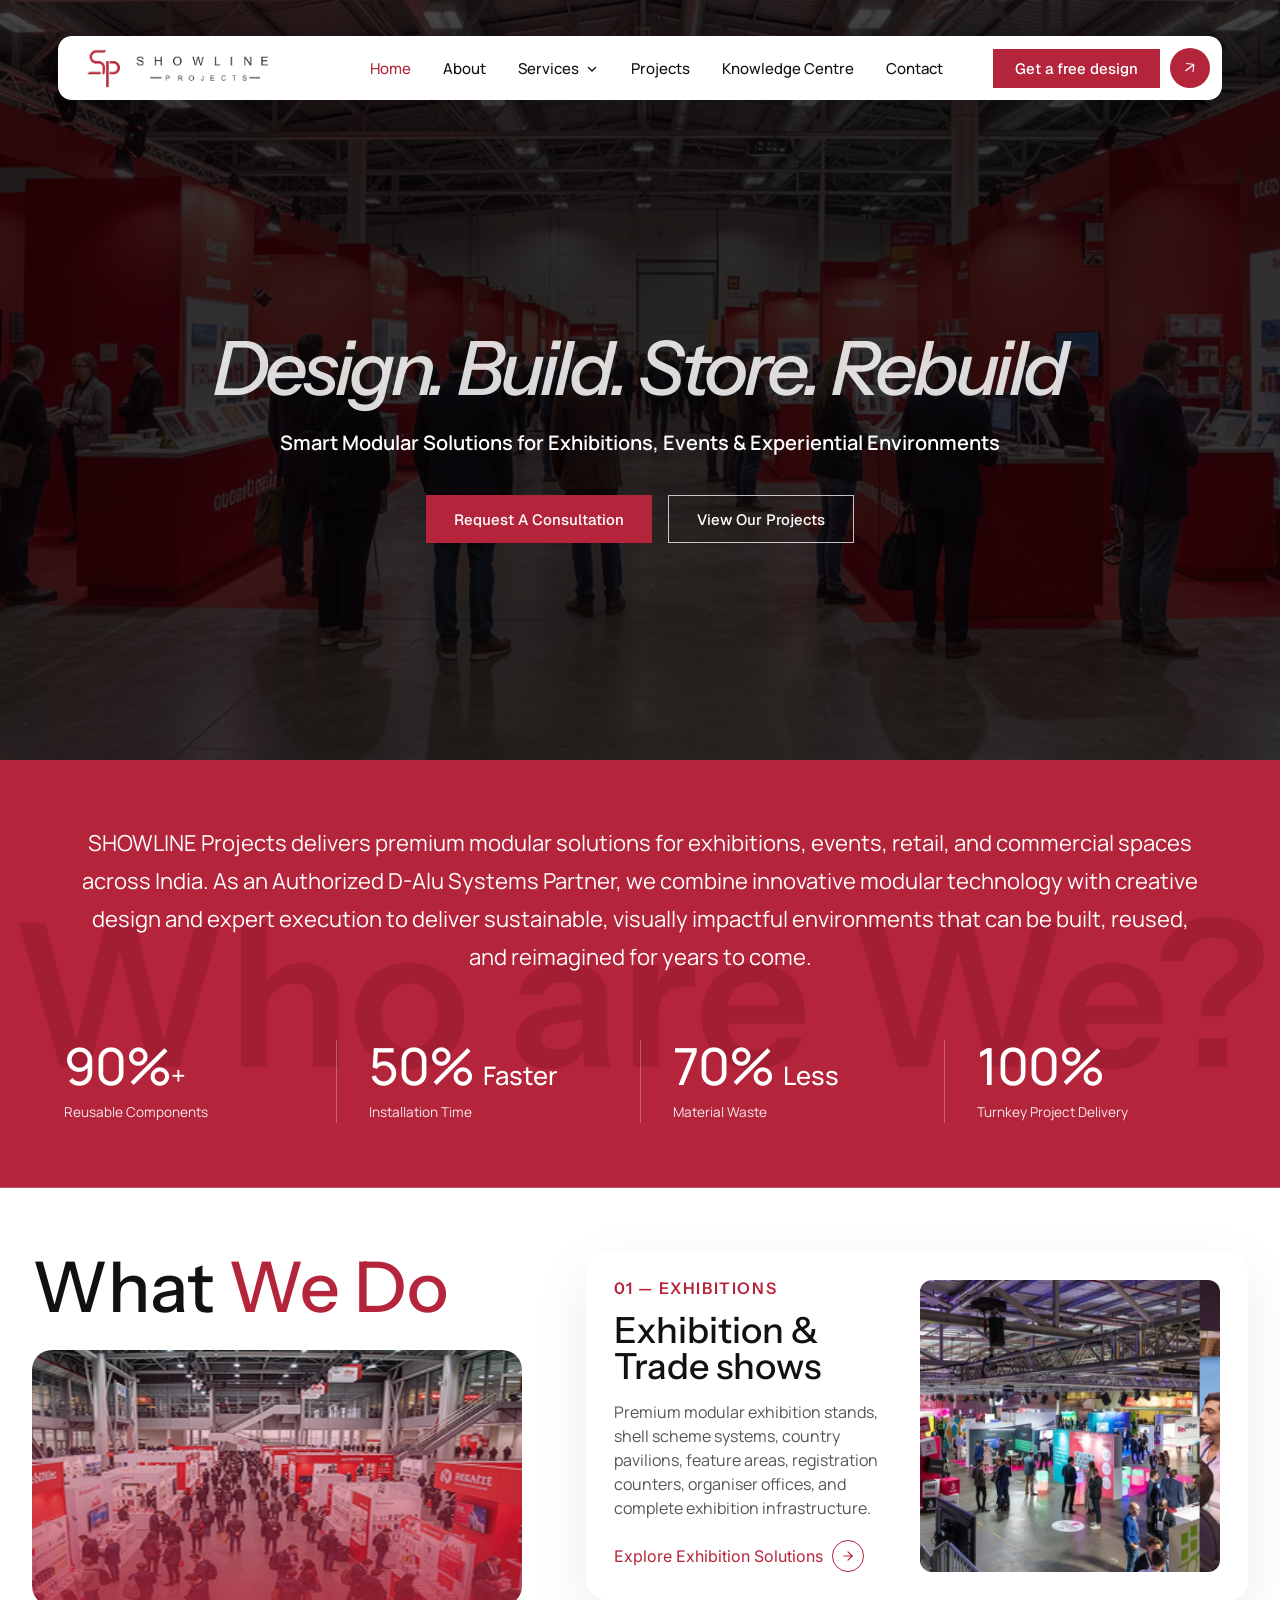
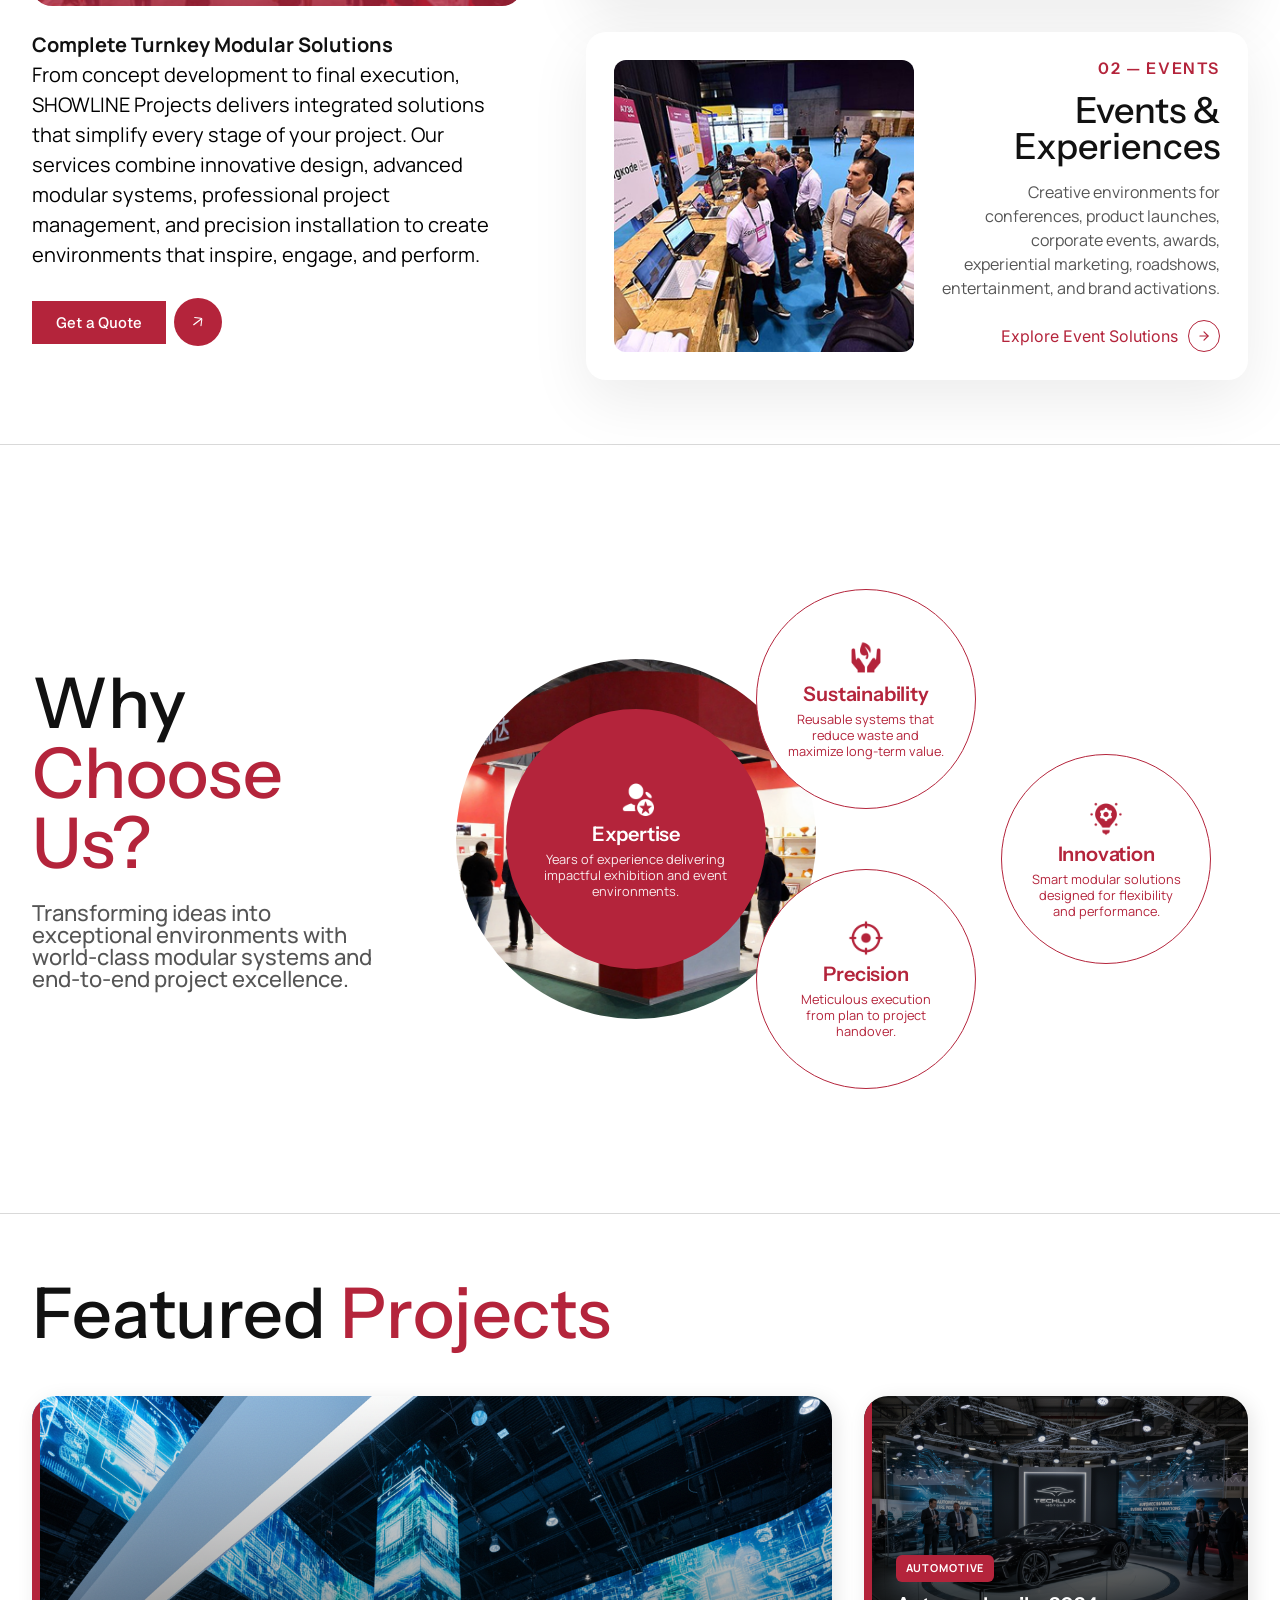
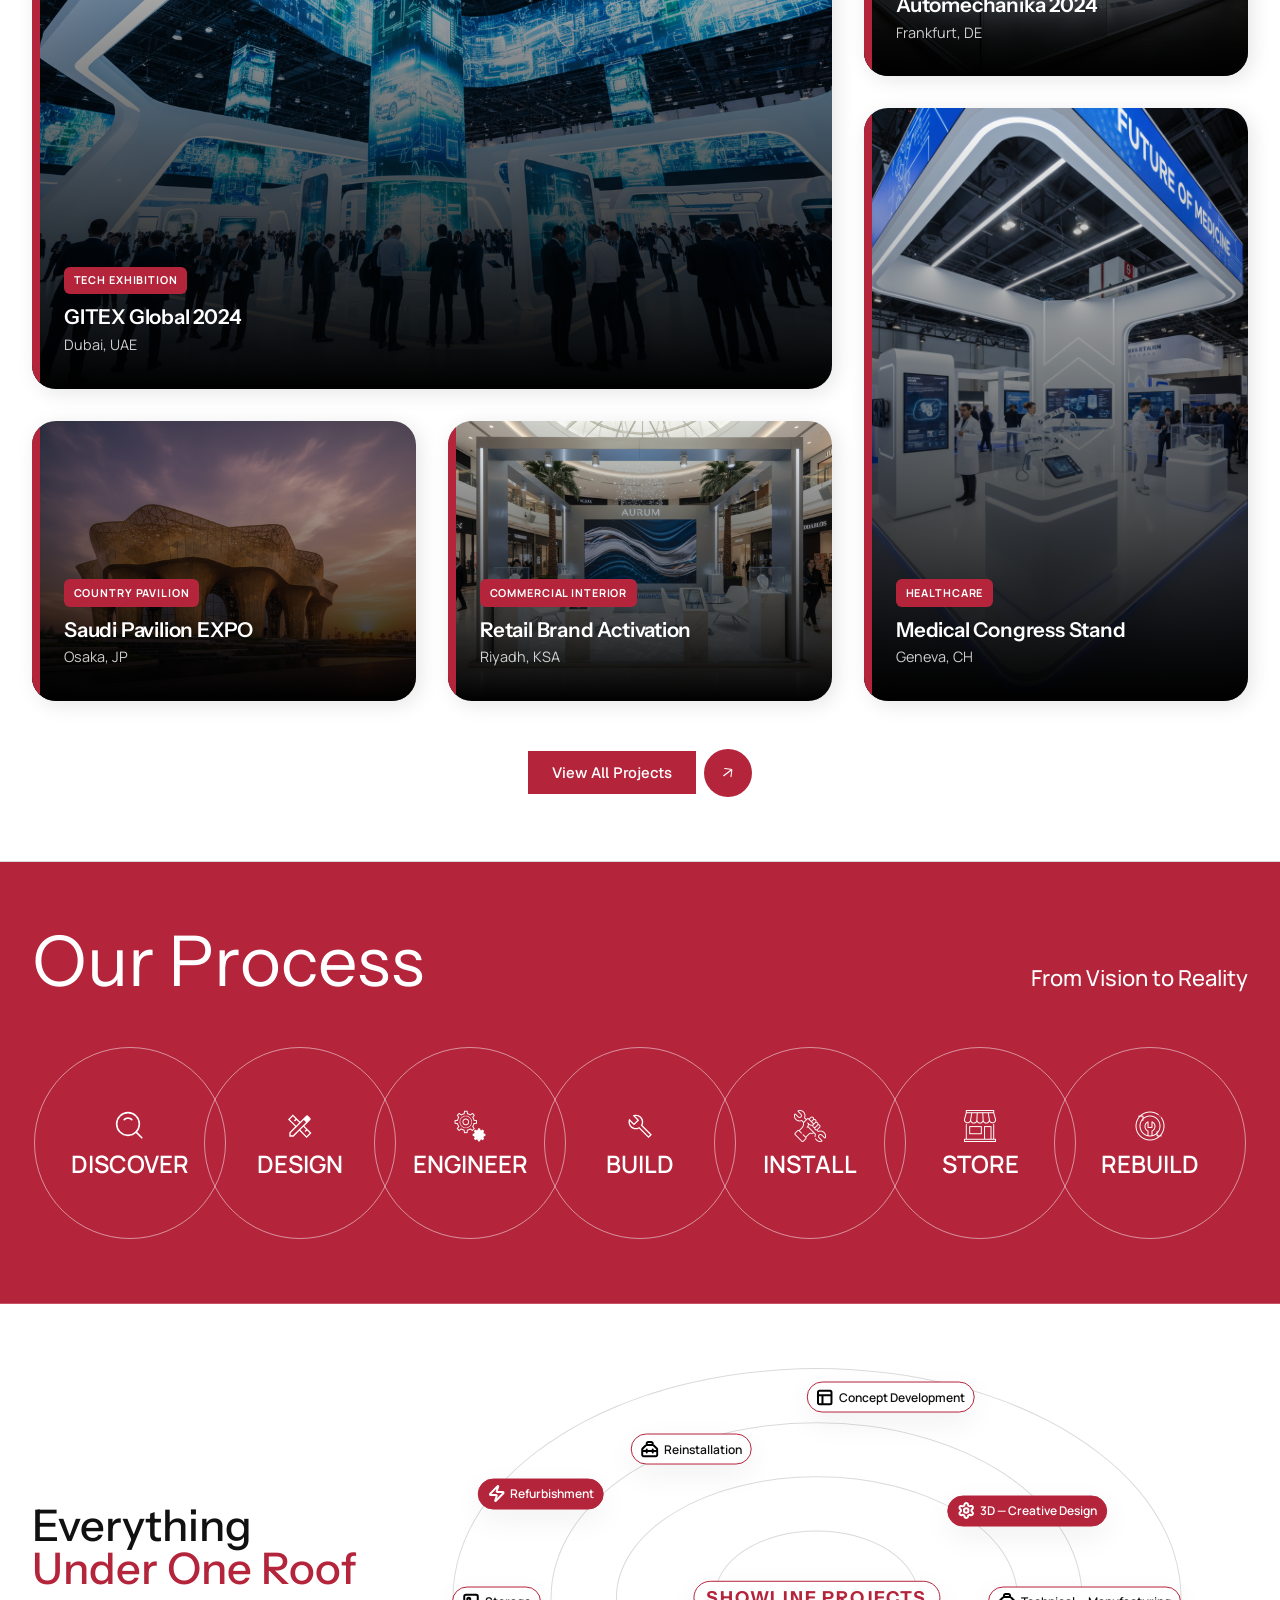
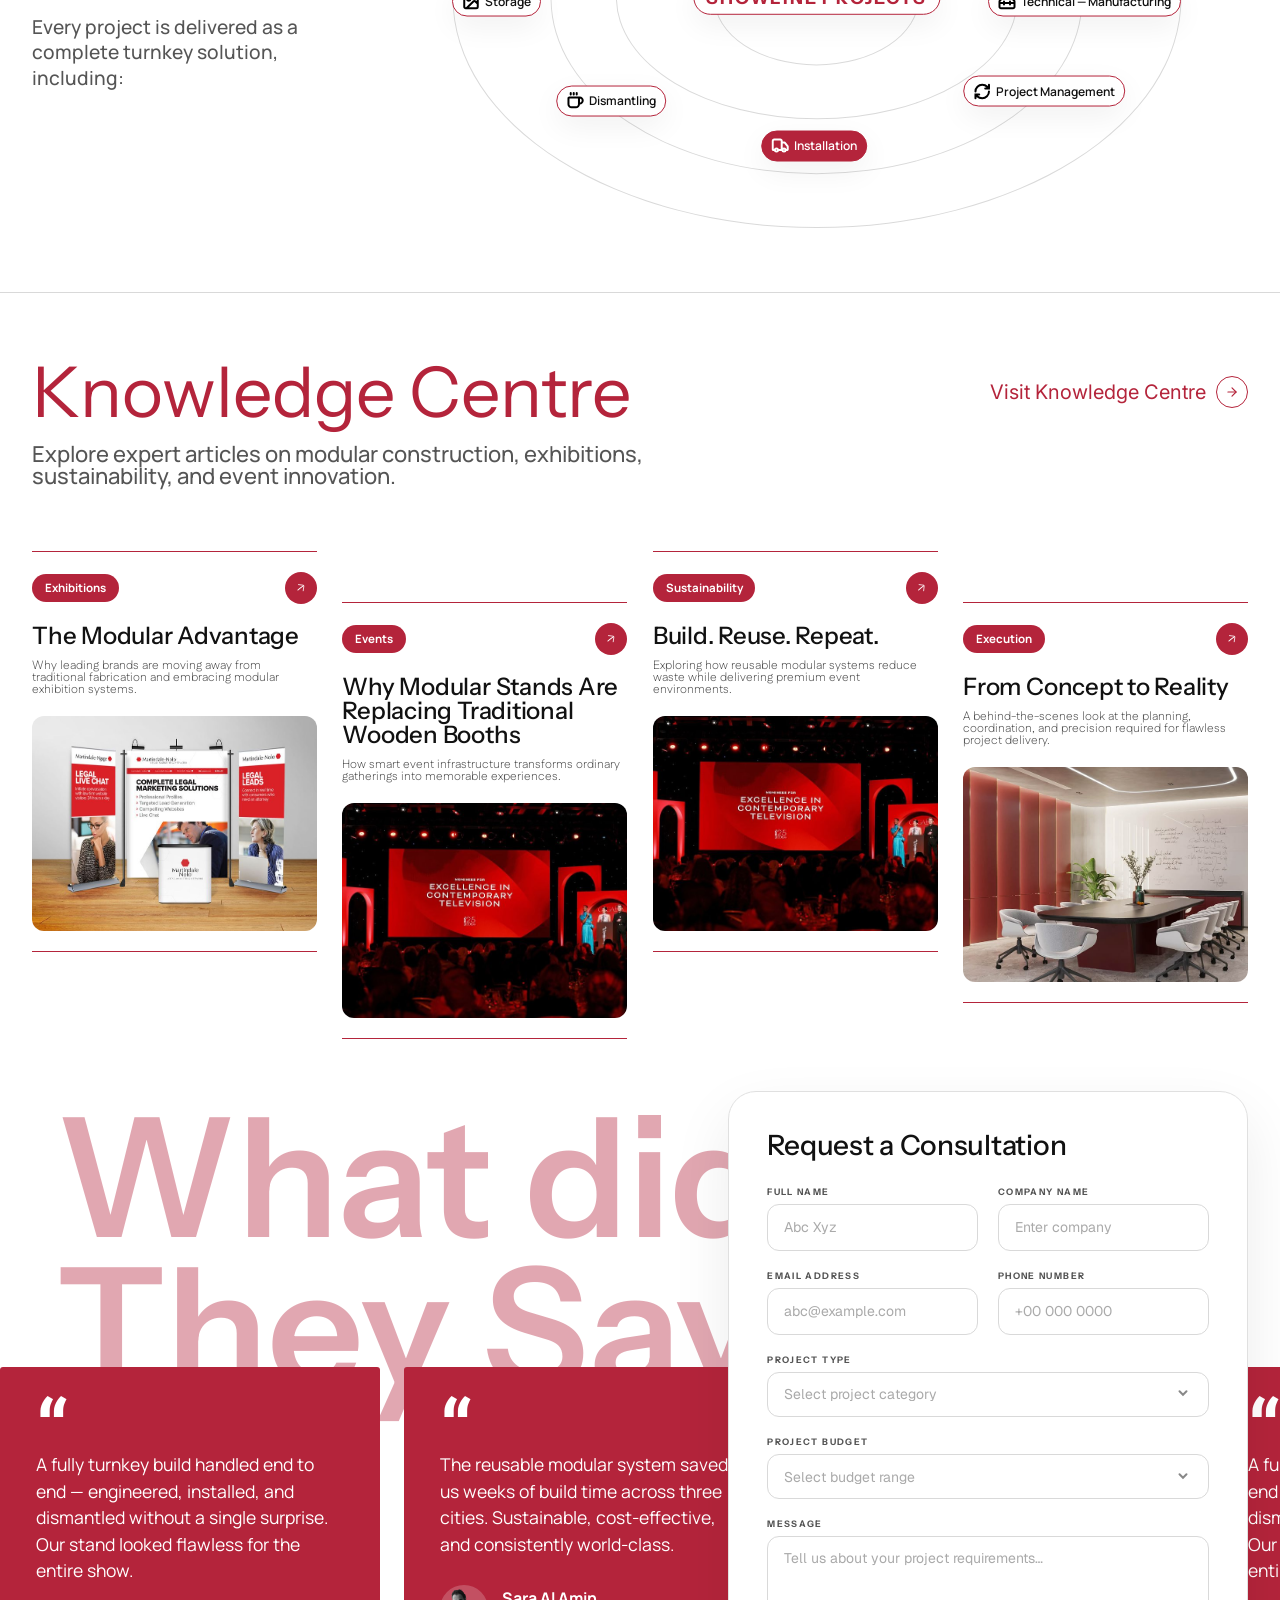
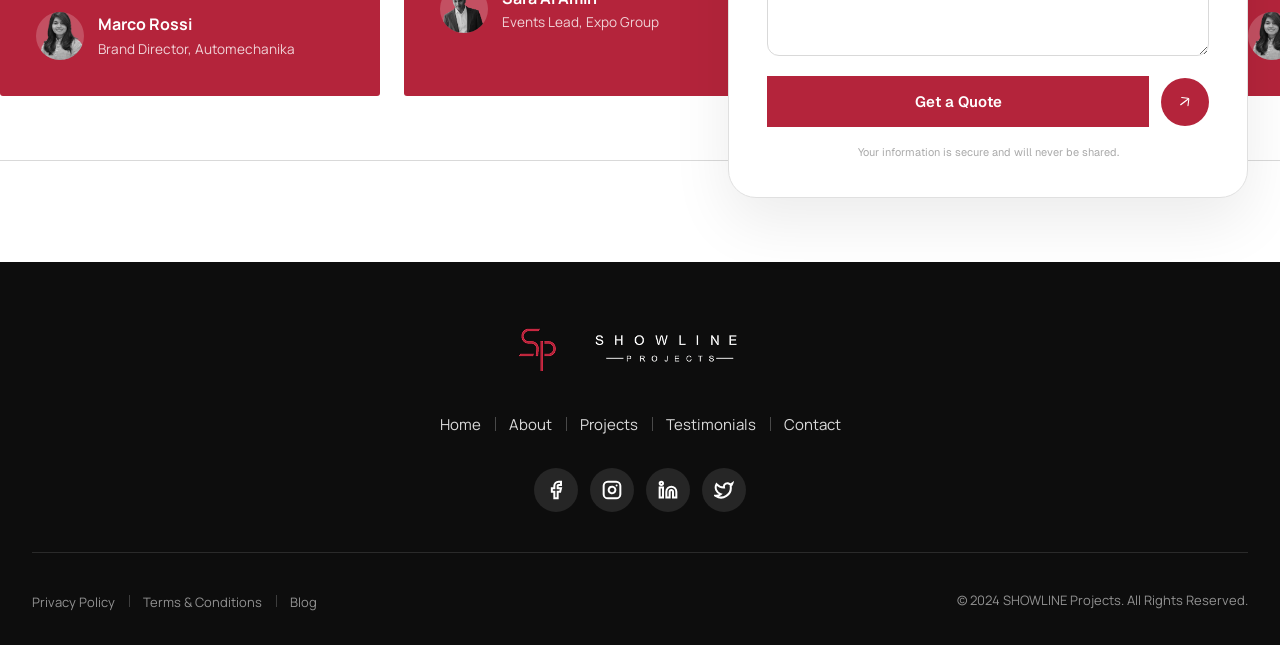
==== commit 96f02af3: "Refactor CSS styles for improved consistency and readability; update HTML content for better clarity" ====
--- a/index.html
+++ b/index.html
@@ -97,12 +97,12 @@
         <section class="home-intro red-block" aria-label="Company overview">
             <span aria-hidden="true">Who are We?</span>
             <div class="container">
-                <p class="home-intro__lead" data-aos="fade-up">SHOWLINE Projects delivers premium modular solutions for
-                    exhibitions,
-                    events, retail, and commercial spaces across India. As an Authorized D-Alu Systems Partner, we
-                    combine innovative modular technology with creative design and expert execution to deliver
-                    sustainable, visually impactful environments that can be built, reused, and reimagined for years
-                    to come.</p>
+                <p class="home-intro__lead" data-aos="fade-up">
+                    SHOWLINE Projects delivers premium modular solutions for exhibitions, events, retail, and commercial
+                    spaces across India. As an Authorized D-Alu Systems Partner, we combine innovative modular
+                    technology with creative design and expert execution to deliver sustainable, visually impactful
+                    environments that can be built, reused, and reimagined for years to come.
+                </p>
 
                 <ul class="stats">
                     <li class="stat" data-aos="fade-up" data-aos-delay="0">
--- a/css/home.css
+++ b/css/home.css
@@ -184,7 +184,7 @@
 }
 
 .home-intro__lead {
-    max-width: 1040px;
+    max-width: 1135px;
     margin-inline: auto;
     text-align: center;
     color: var(--color-white);
@@ -212,7 +212,7 @@
 .stat__value {
     color: var(--color-white);
     font-family: var(--font-body);      /* Manrope */
-    font-weight: 600;
+    font-weight: 500;
     font-size: clamp(2.5rem, 4vw, 4rem);
     line-height: 1;
     letter-spacing: -0.02em;
@@ -260,7 +260,7 @@
     color: #000000;
     font-family: var(--font-body);
     font-weight: 400;
-    font-size: 16px;
+    font-size: 20px;
     line-height: 1.5;
     letter-spacing: 0;
     margin-bottom: 1.75rem;
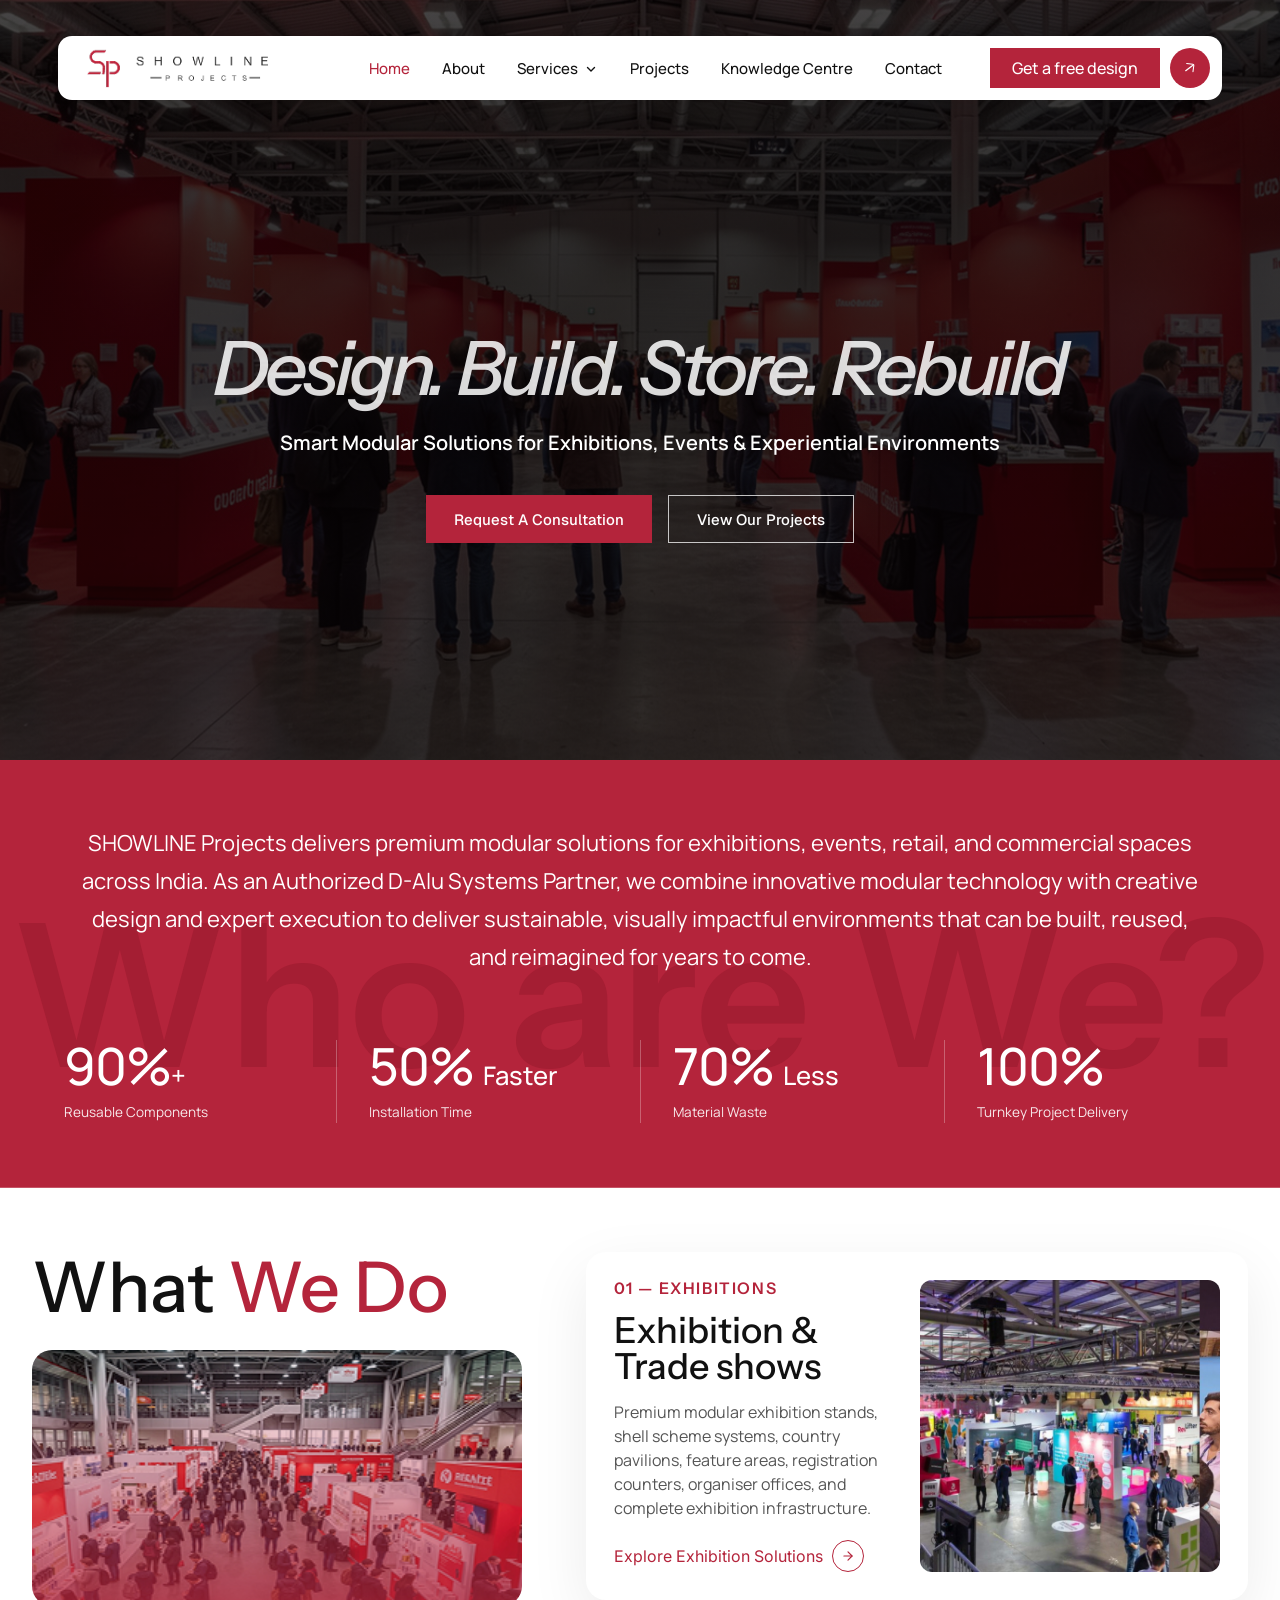
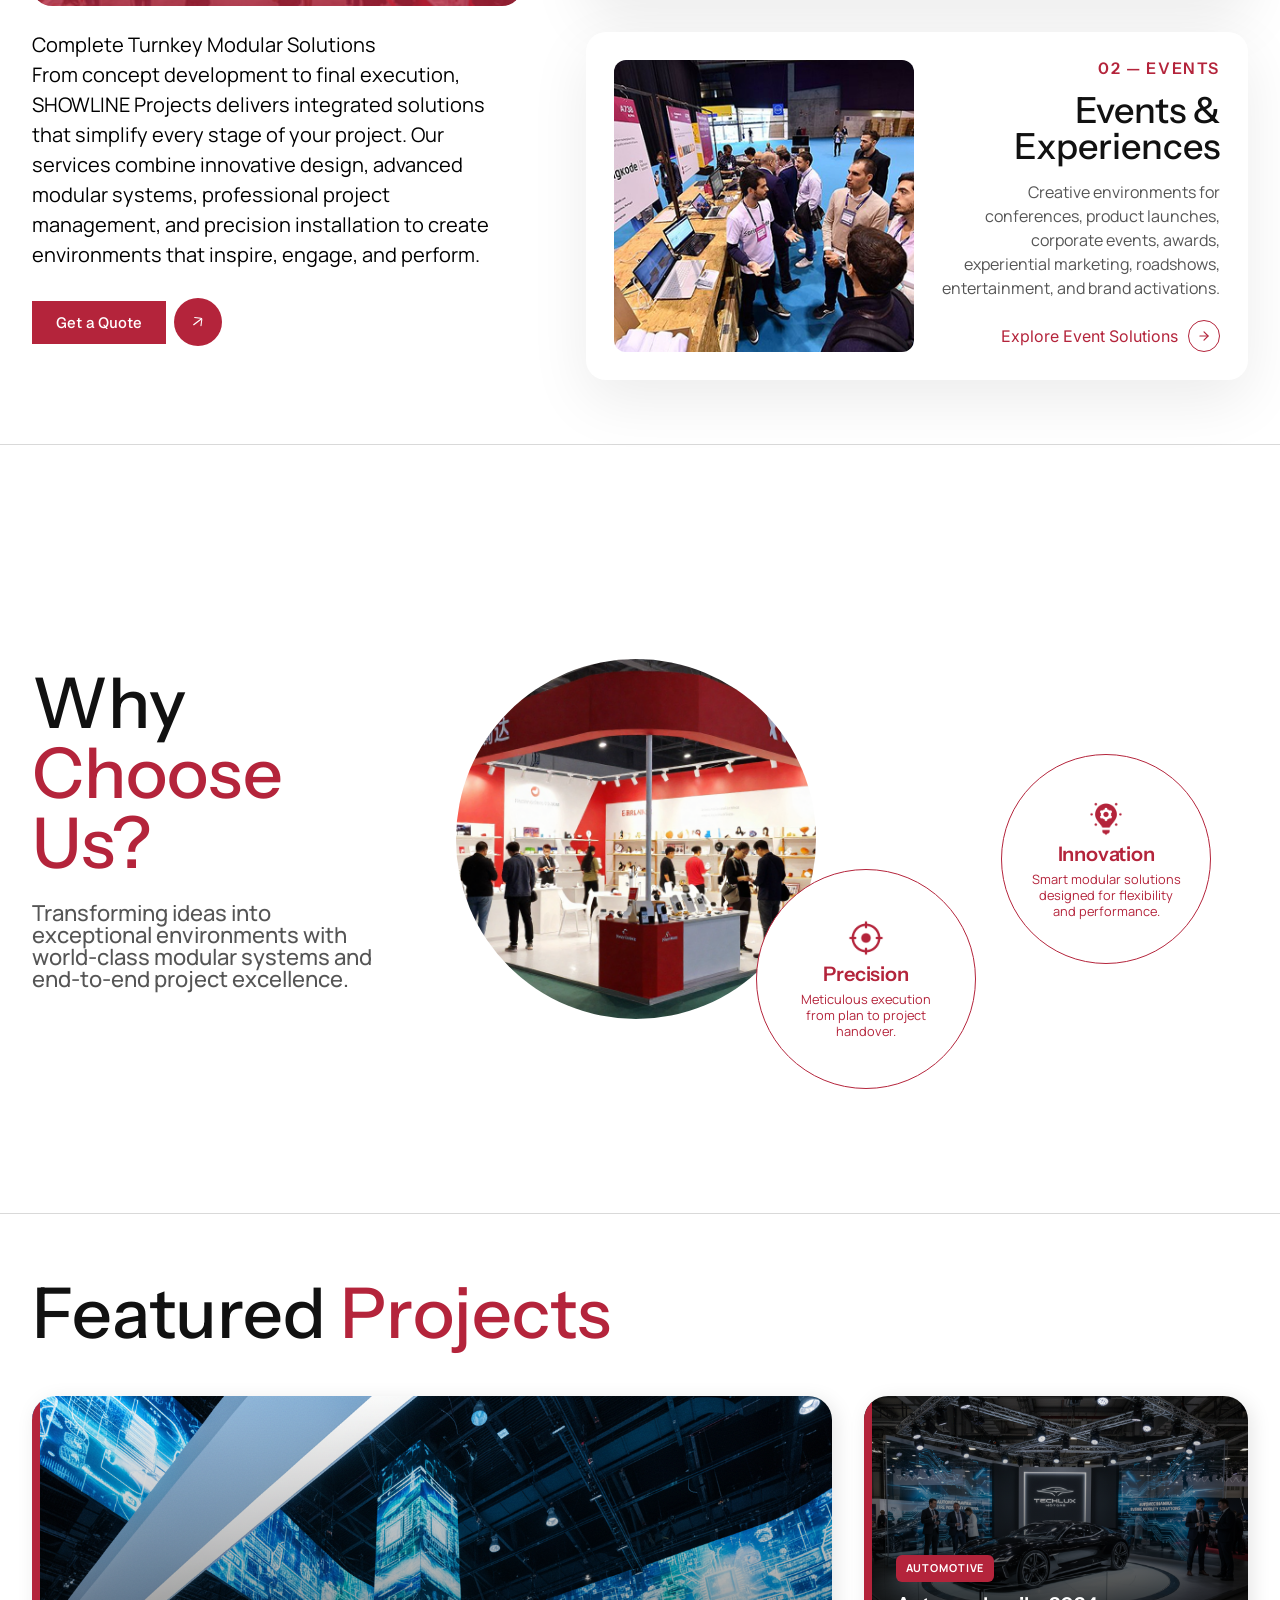
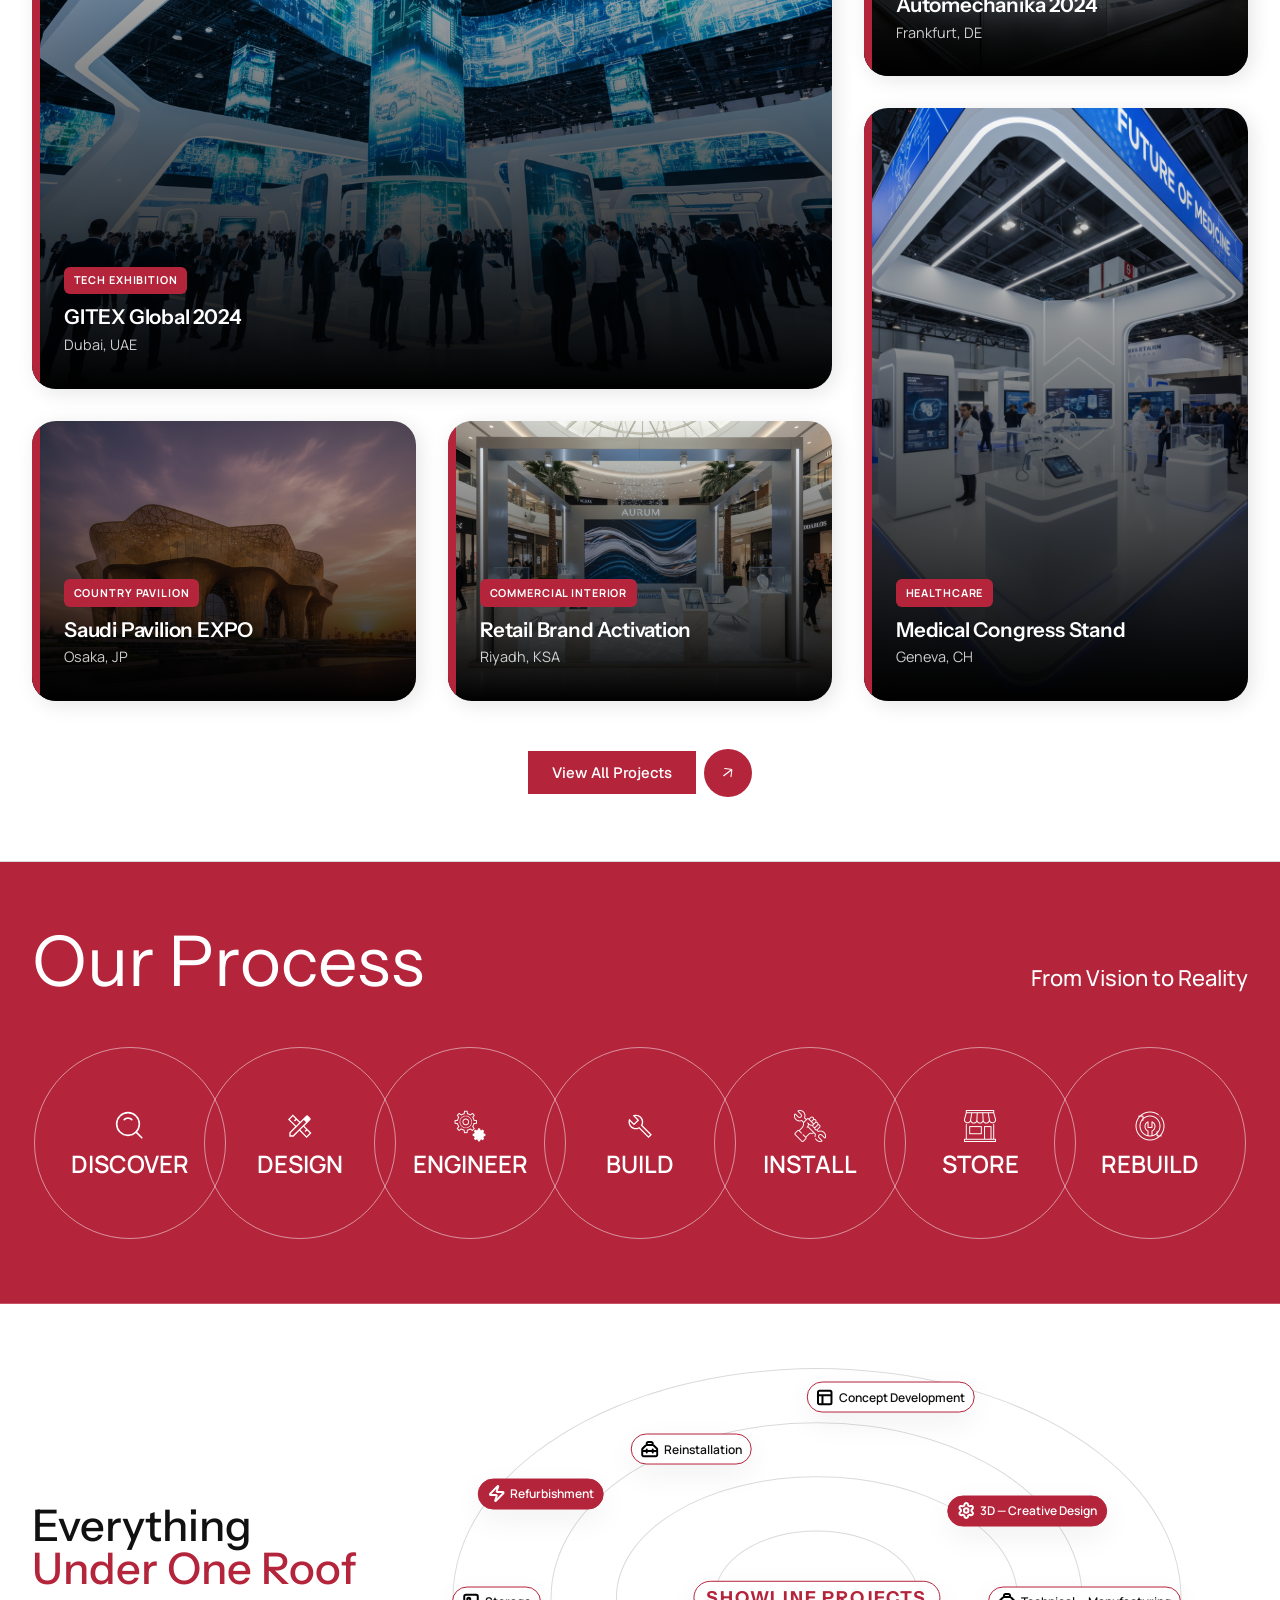
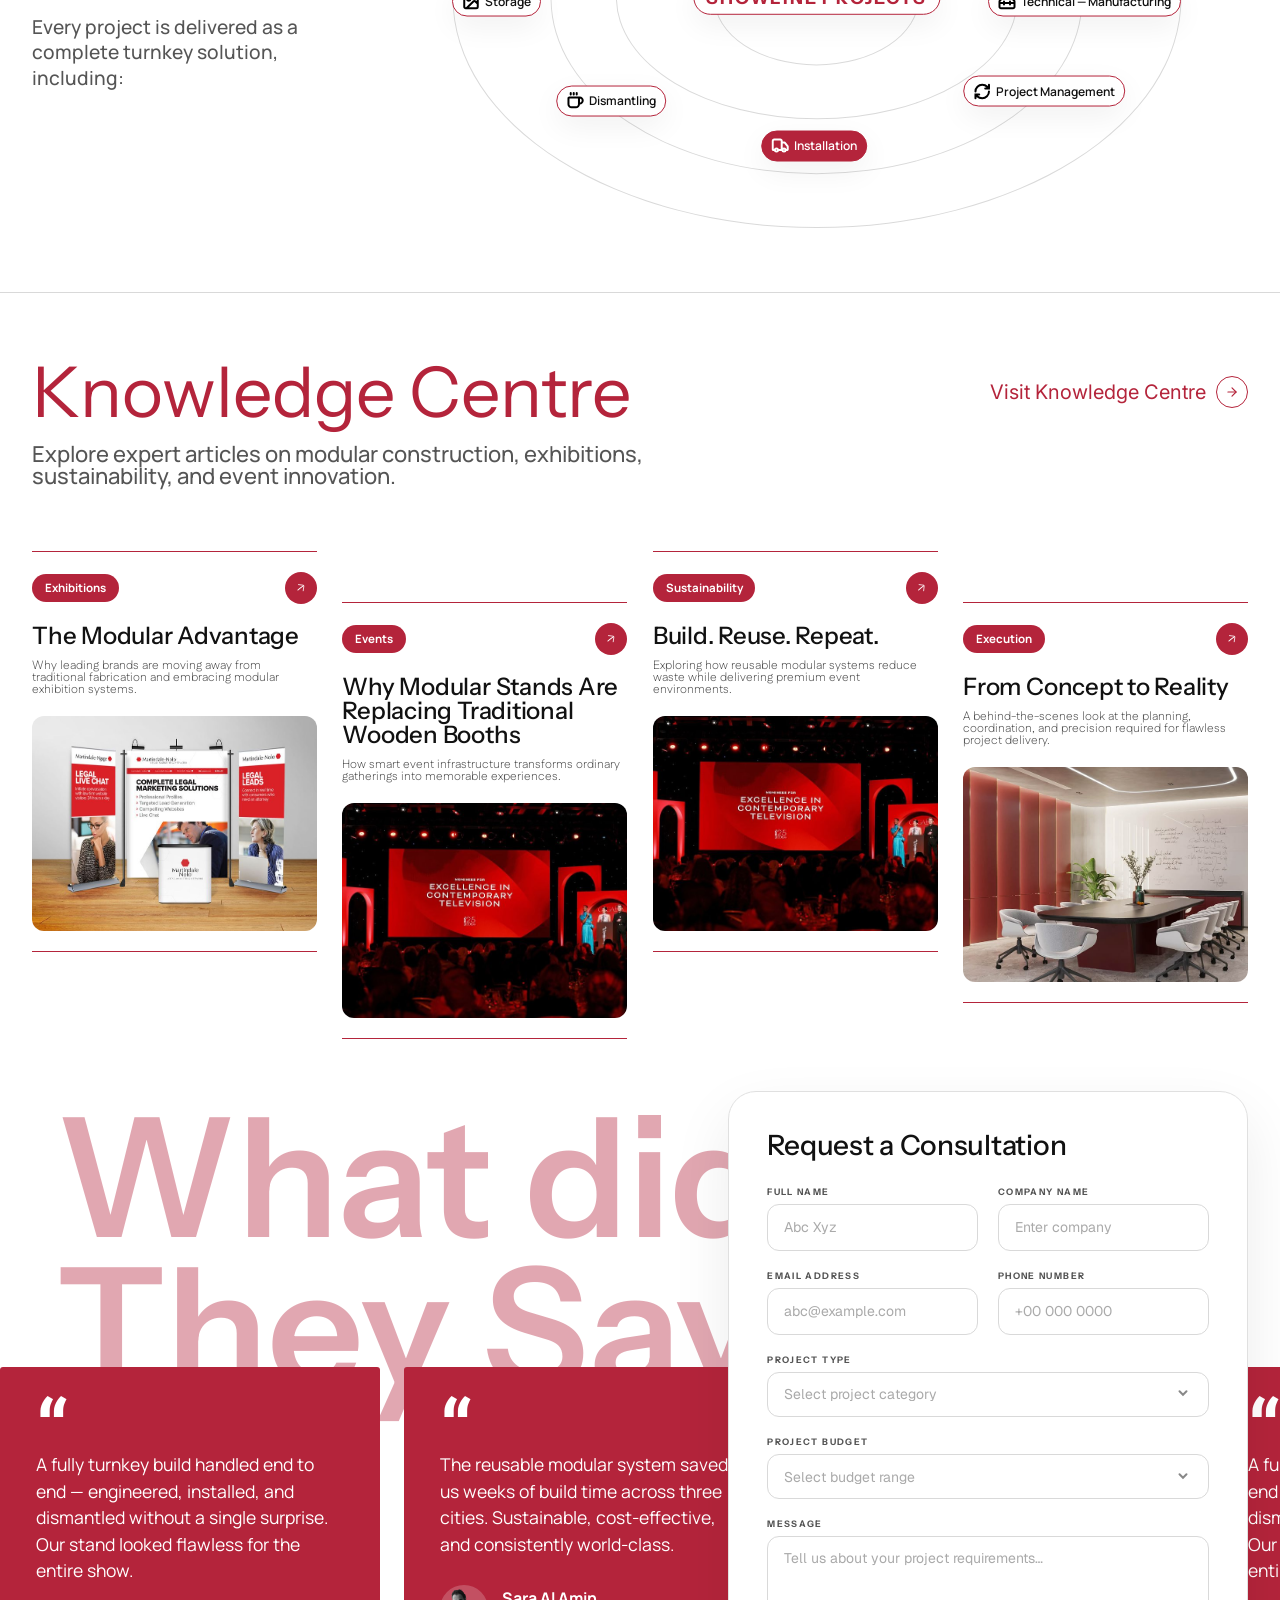
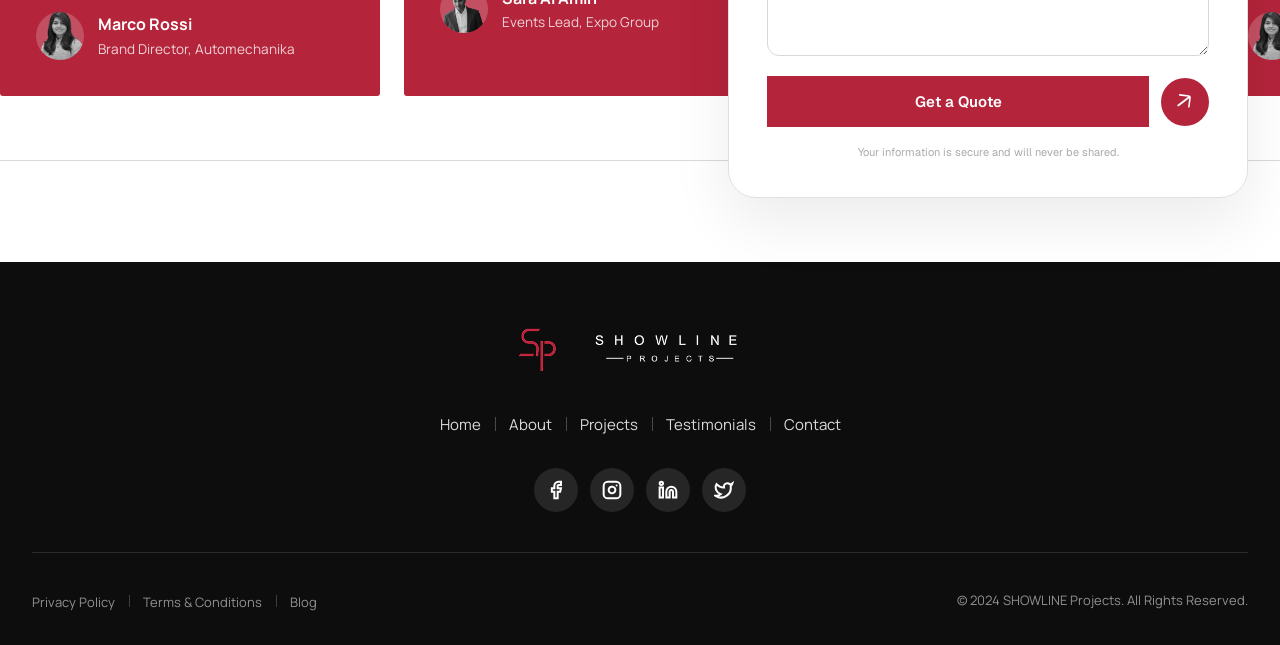
==== commit 33b6101f: "Remove strong tag from services description for improved readability" ====
--- a/index.html
+++ b/index.html
@@ -132,7 +132,7 @@
                     <h2 id="services-title" class="services__title">What <span>We Do</span></h2>
                     <img class="services__image" src="images/home/what-we-do.jpg"
                         alt="Busy modular exhibition hall built by Showline Projects." loading="lazy">
-                    <p class="services__text"><strong>Complete Turnkey Modular Solutions</strong><br>
+                    <p class="services__text">Complete Turnkey Modular Solutions<br>
                         From concept development to final execution, SHOWLINE Projects delivers integrated solutions
                         that simplify every stage of your project. Our services combine innovative design, advanced
                         modular systems, professional project management, and precision installation to create
--- a/css/home.css
+++ b/css/home.css
@@ -135,8 +135,10 @@
     border: 1px solid rgba(255, 255, 255, 0.75);
 }
 
-.btn-outline-light:hover {
-    background-color: rgba(255, 255, 255, 0.14);
+@media (hover: hover) {
+    .btn-outline-light:hover {
+        background-color: rgba(255, 255, 255, 0.14);
+    }
 }
 
 /* ===================== SECTION RHYTHM + DIVIDERS ===================== */
@@ -364,9 +366,11 @@
     transition: background-color var(--transition-base);
 }
 
-.link-cta:hover > span {
-    background-color: var(--color-red);
-    background-image: url("data:image/svg+xml,%3Csvg xmlns='http://www.w3.org/2000/svg' width='16' height='16' viewBox='0 0 24 24' fill='none' stroke='%23FFFFFF' stroke-width='2' stroke-linecap='round' stroke-linejoin='round'%3E%3Cline x1='5' y1='12' x2='19' y2='12'/%3E%3Cpolyline points='12 5 19 12 12 19'/%3E%3C/svg%3E");
+@media (hover: hover) {
+    .link-cta:hover > span {
+        background-color: var(--color-red);
+        background-image: url("data:image/svg+xml,%3Csvg xmlns='http://www.w3.org/2000/svg' width='16' height='16' viewBox='0 0 24 24' fill='none' stroke='%23FFFFFF' stroke-width='2' stroke-linecap='round' stroke-linejoin='round'%3E%3Cline x1='5' y1='12' x2='19' y2='12'/%3E%3Cpolyline points='12 5 19 12 12 19'/%3E%3C/svg%3E");
+    }
 }
 
 /* ===================== WHY CHOOSE US ===================== */
@@ -1205,6 +1209,12 @@
         align-items: stretch;
     }
 
+    /* Keep "Why Choose Us?" on a single line in the stacked/mobile layout —
+       the <br> in the markup is a desktop-only line break */
+    .why__title br {
+        display: none;
+    }
+
     .why__intro {
         max-width: 100%;
     }
